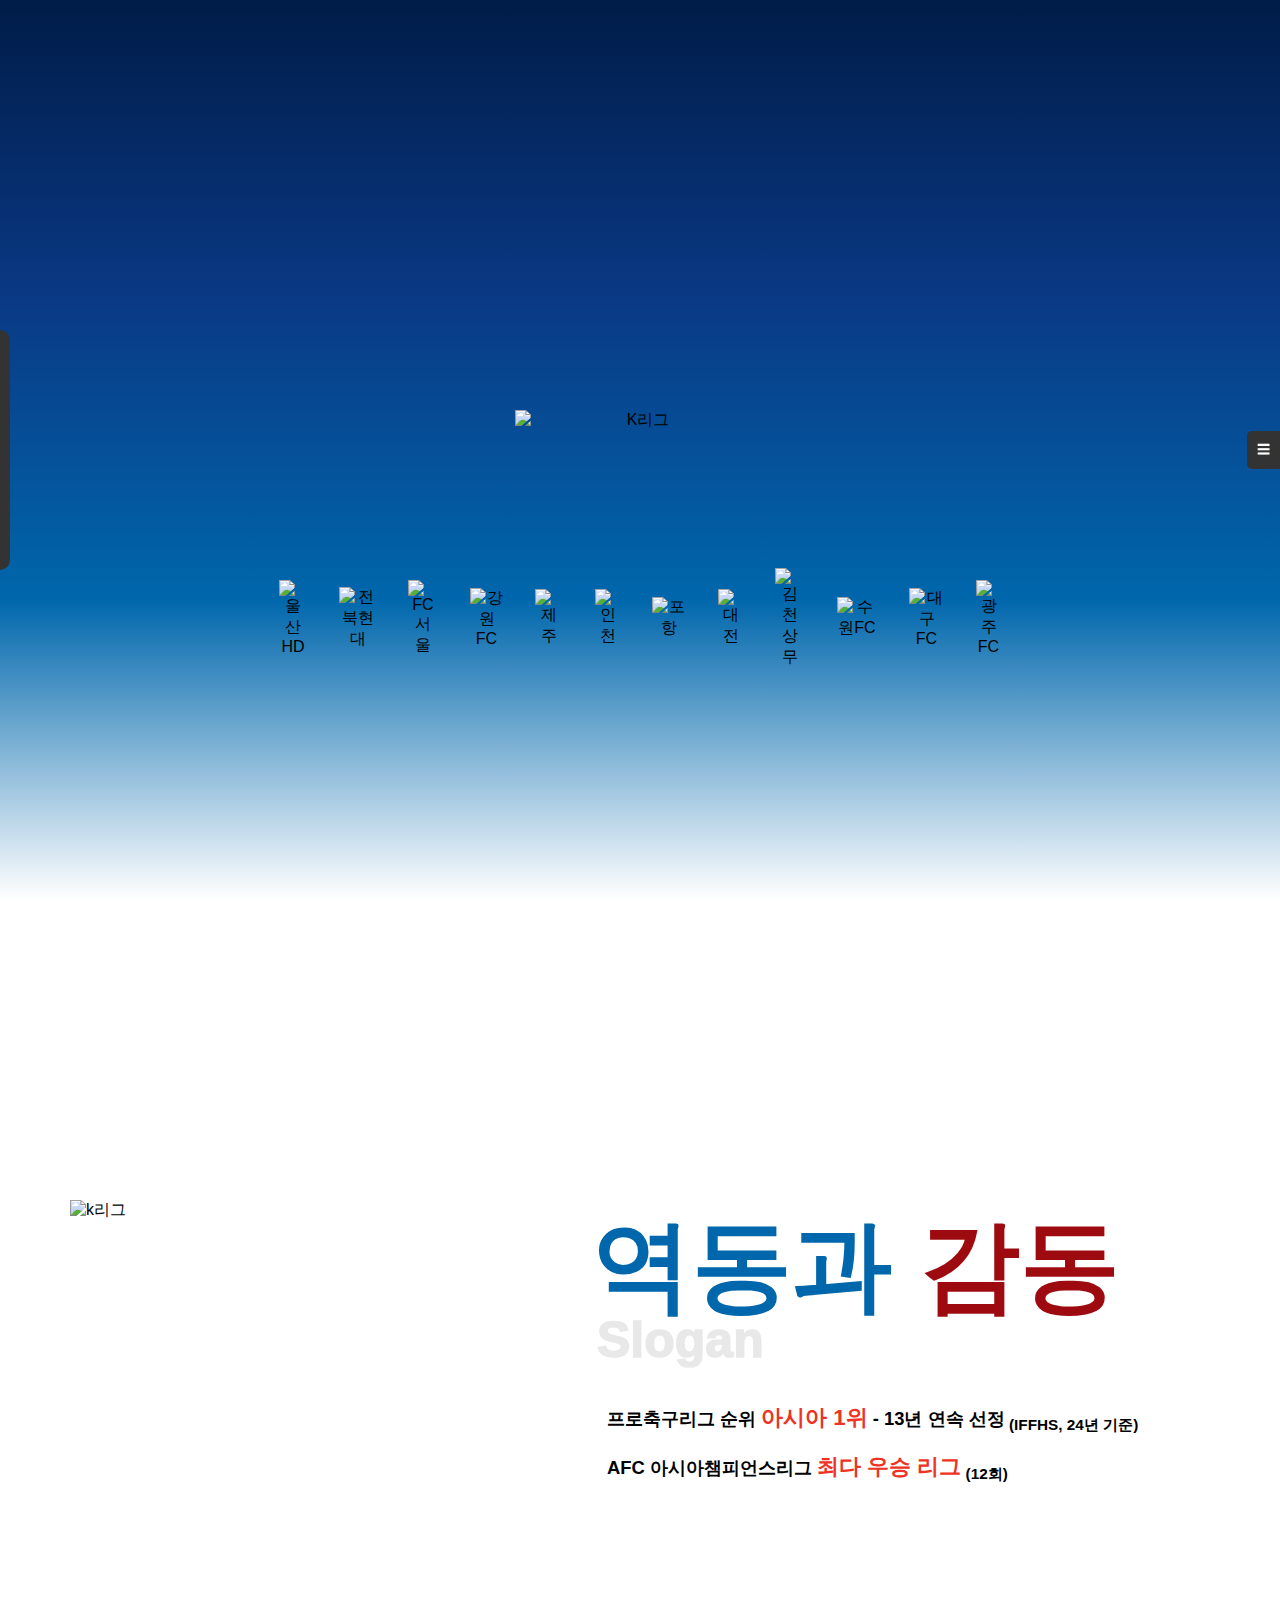
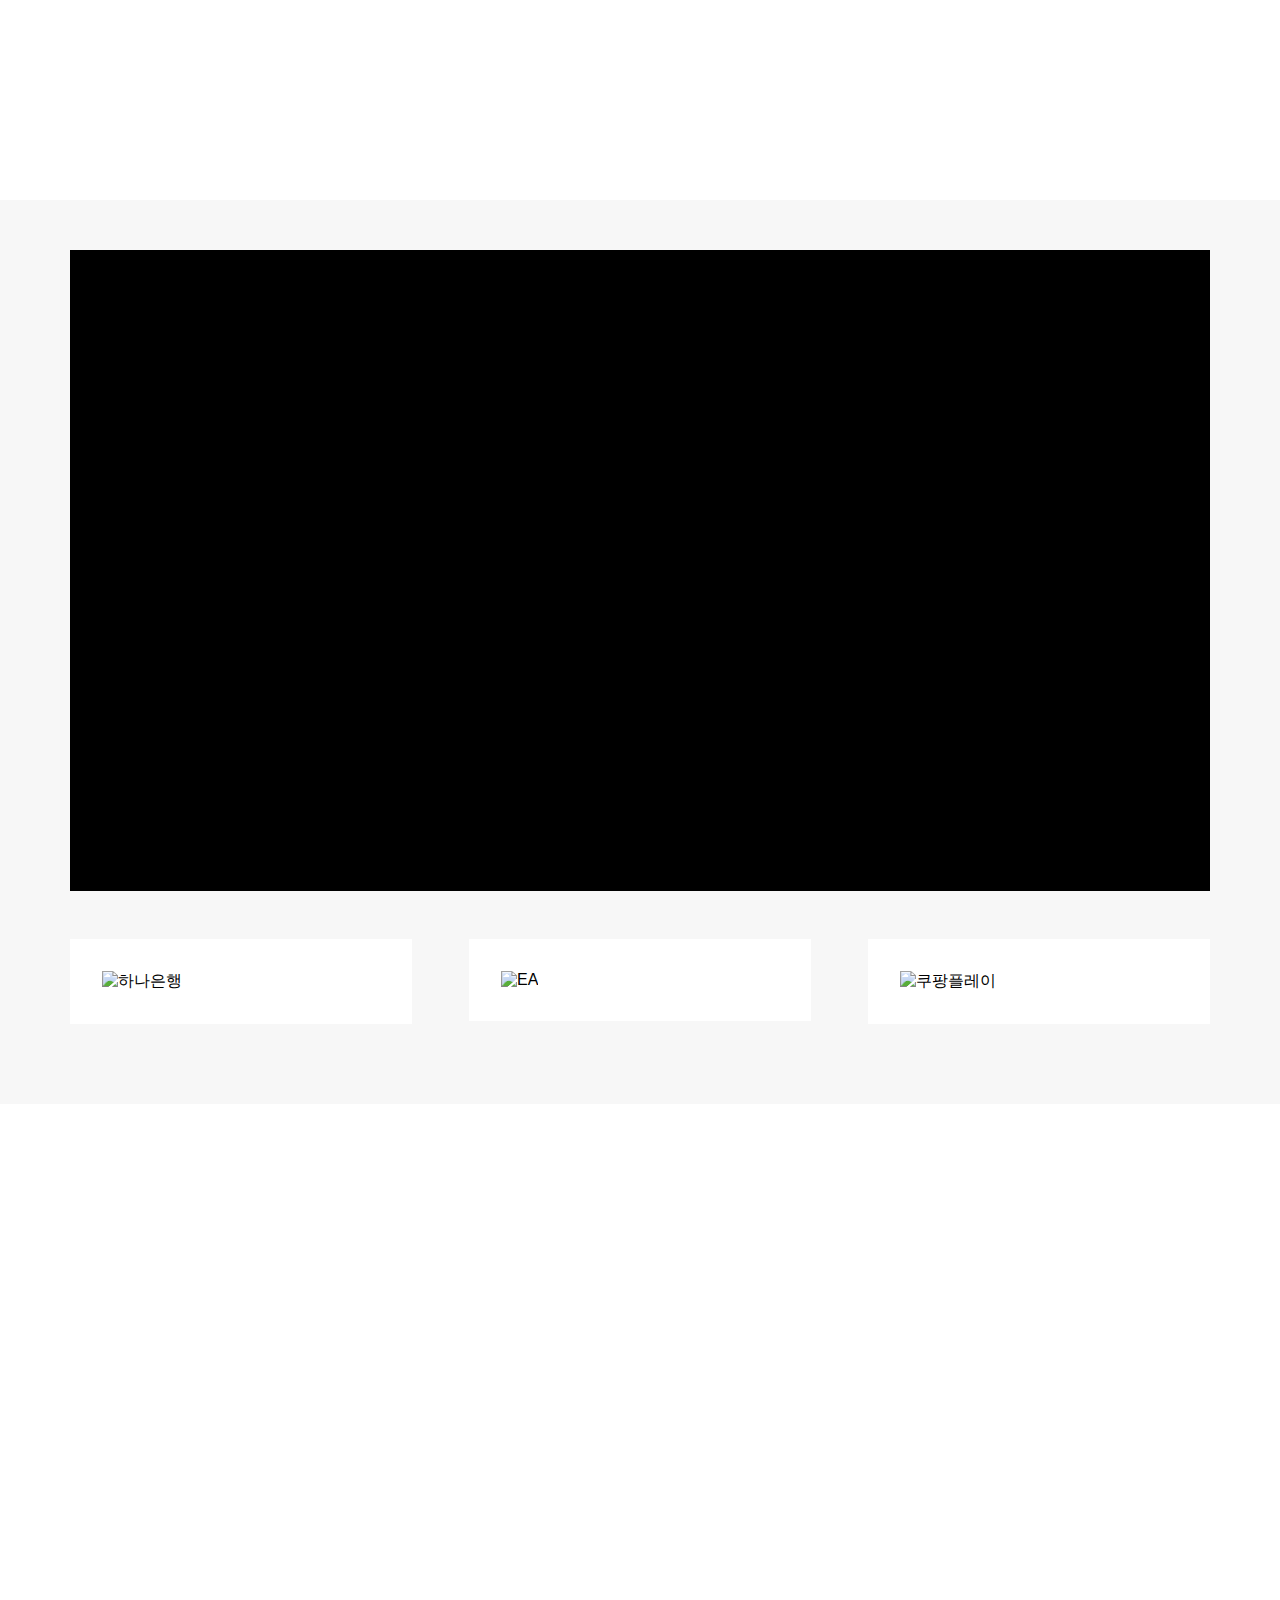
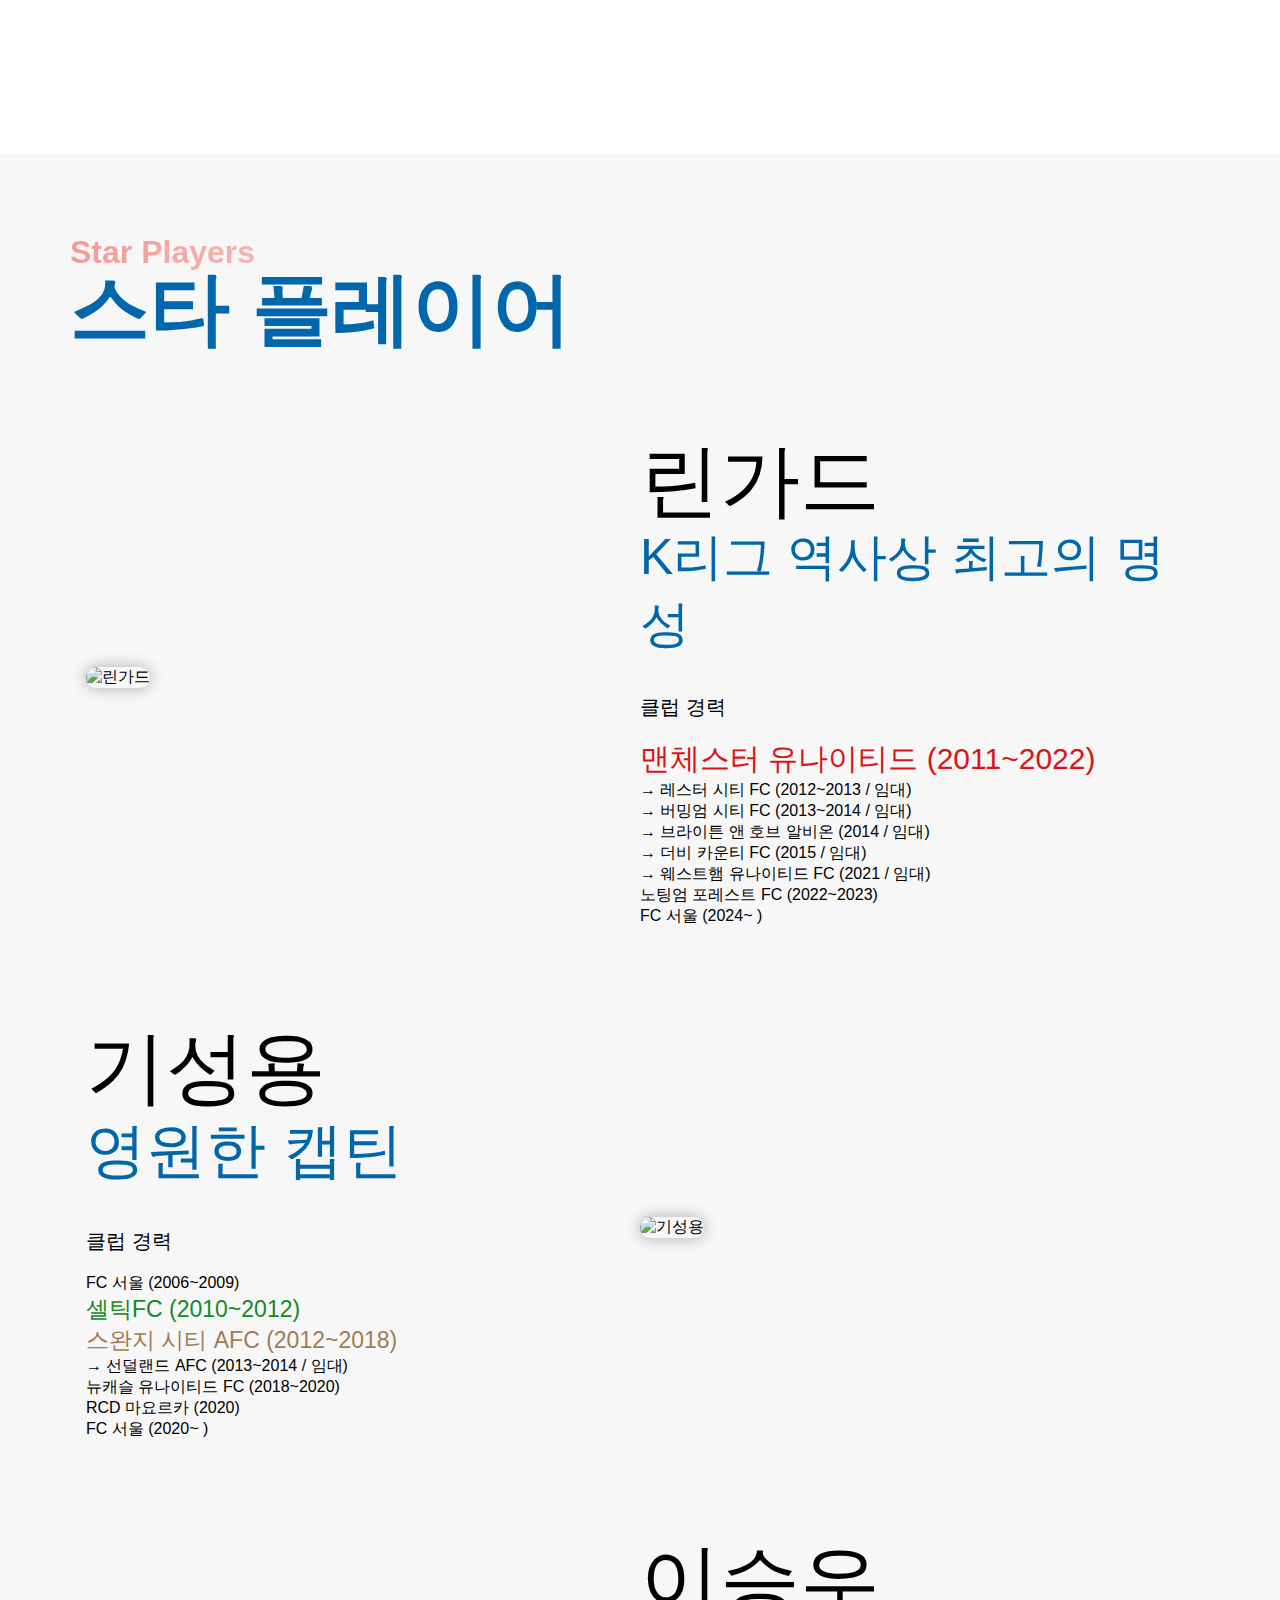
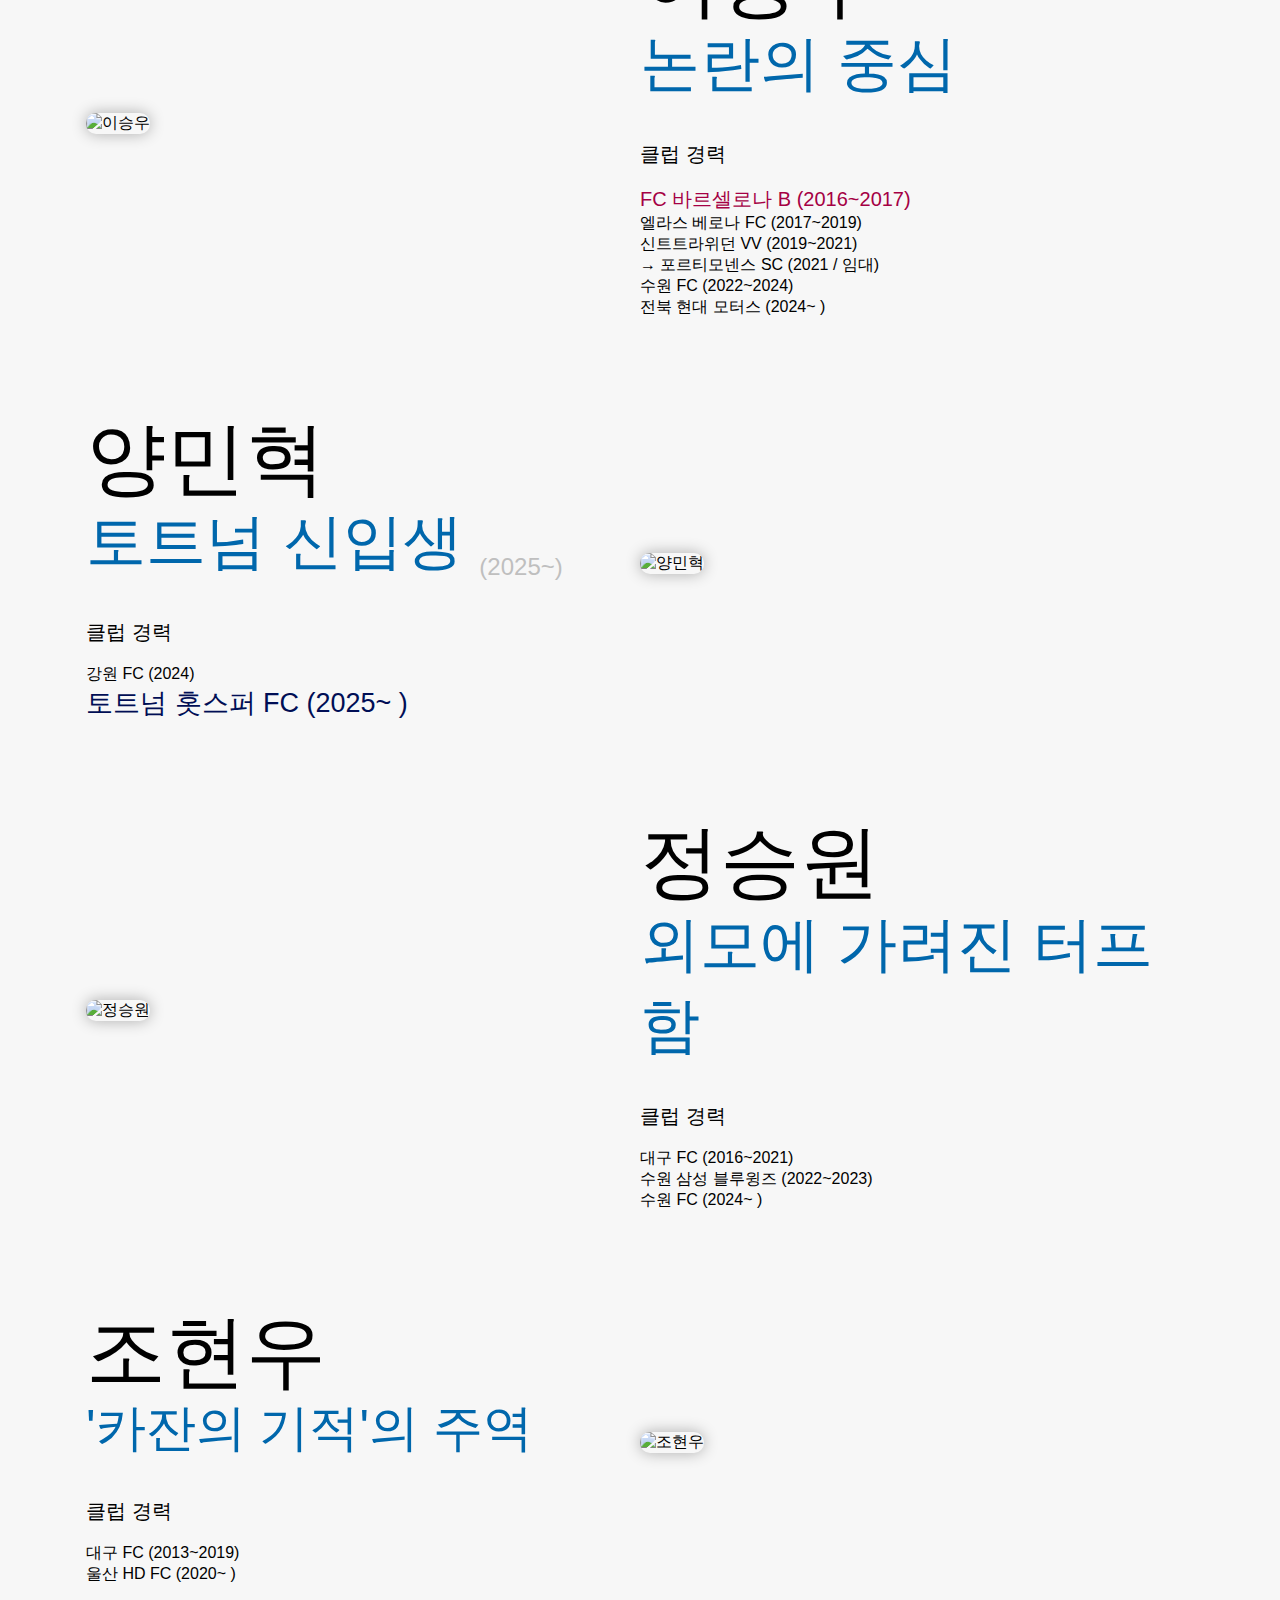
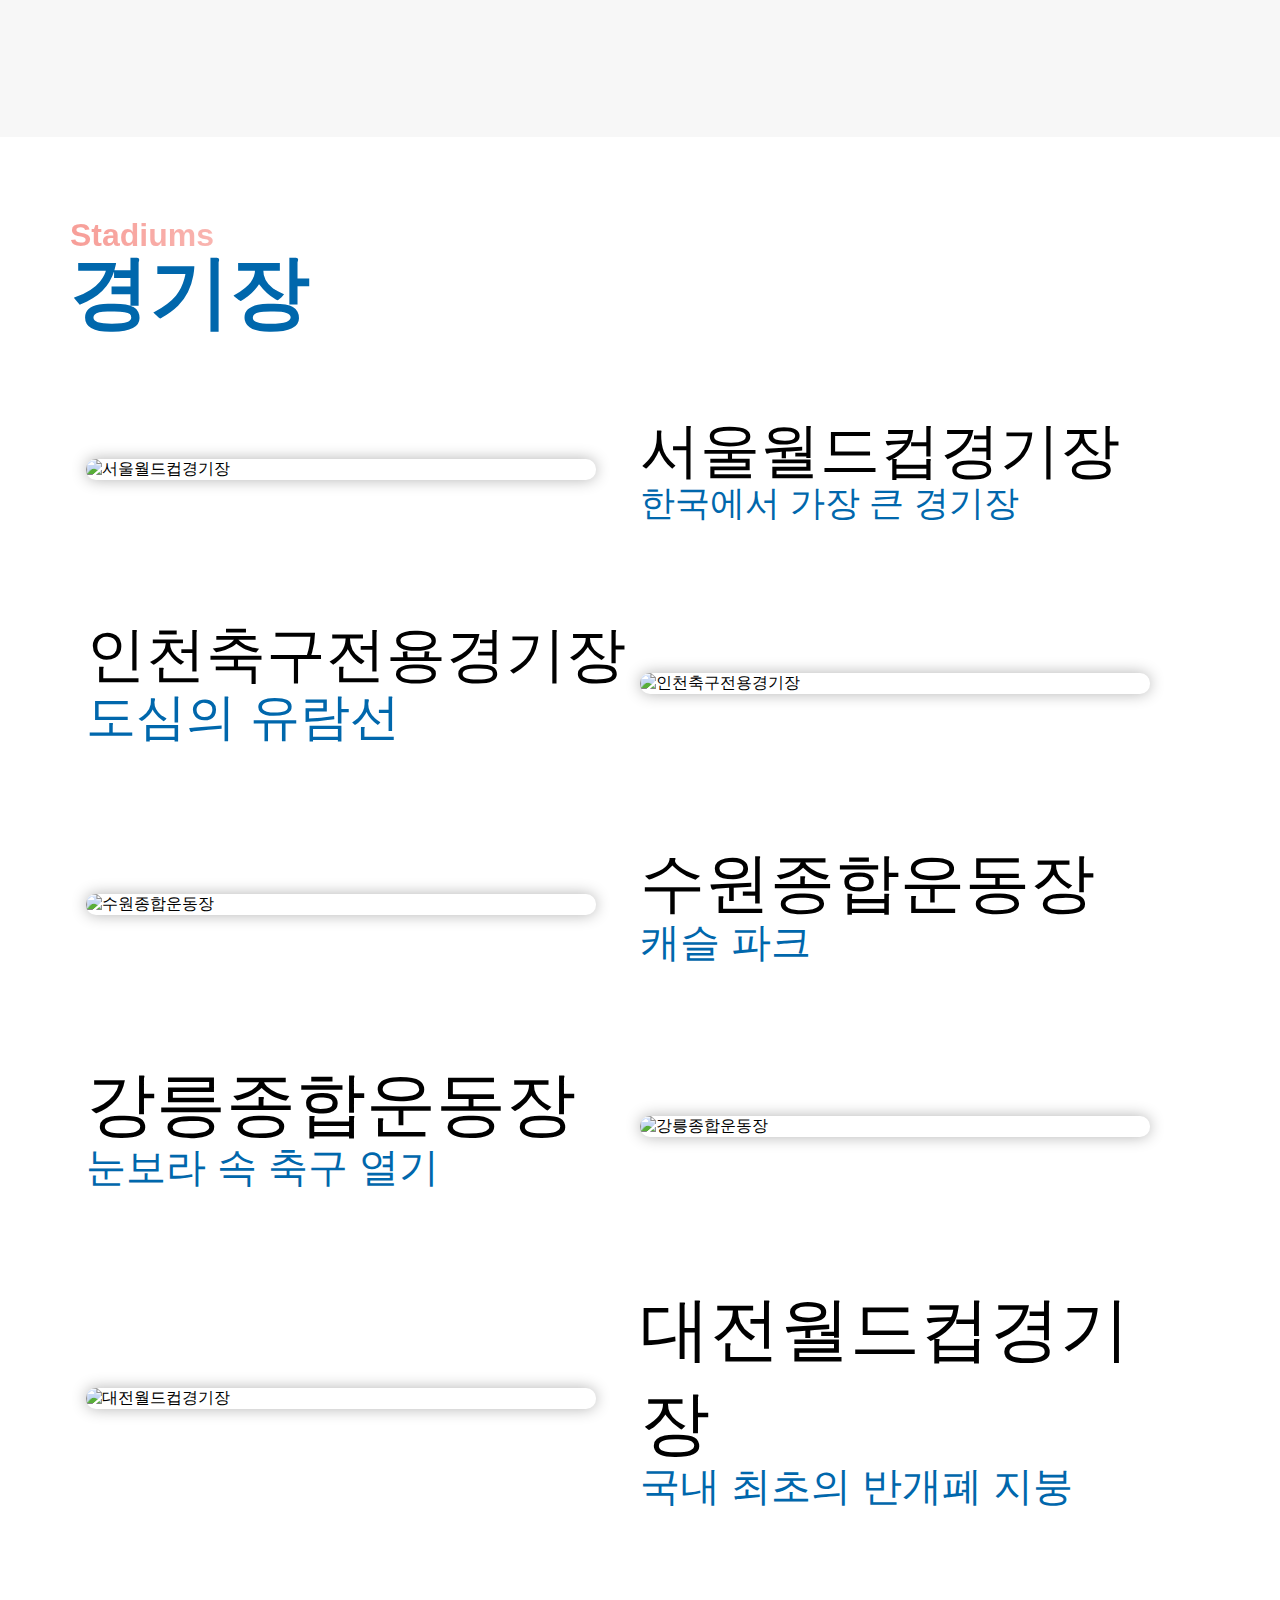
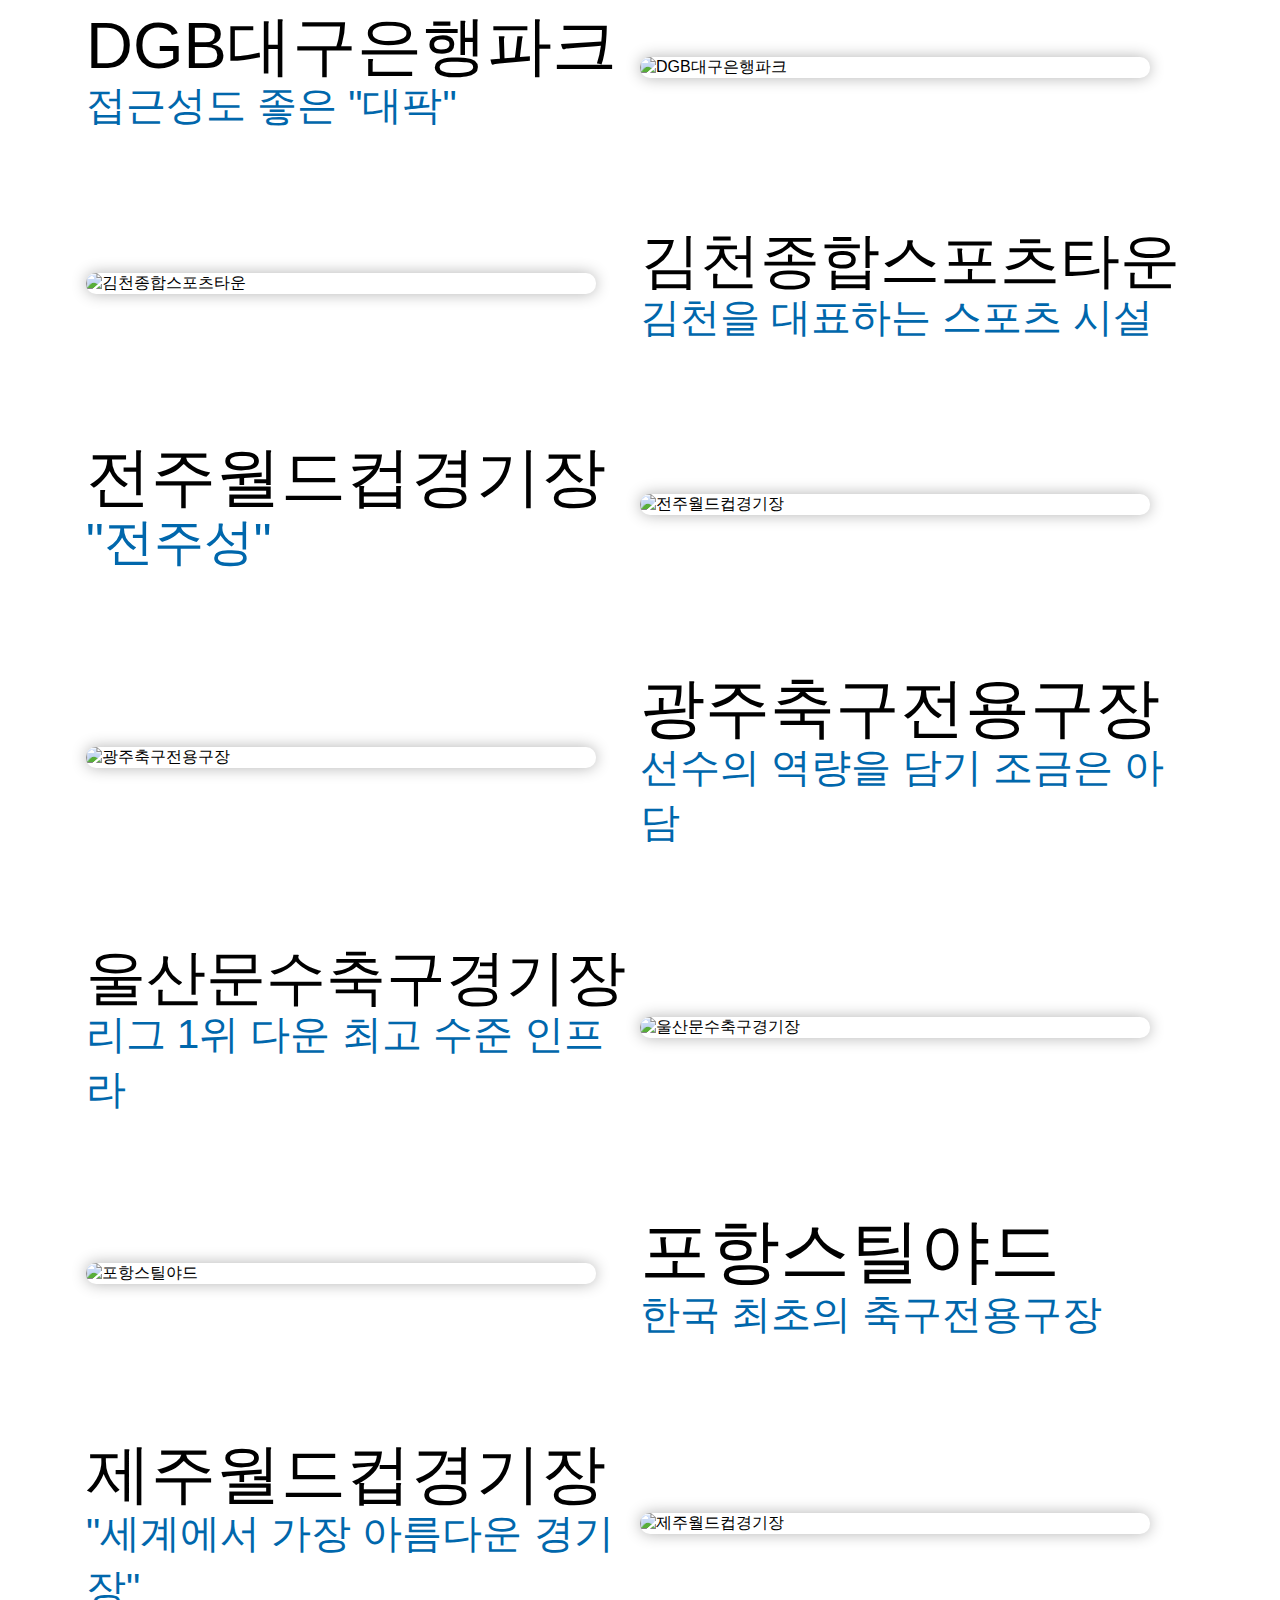
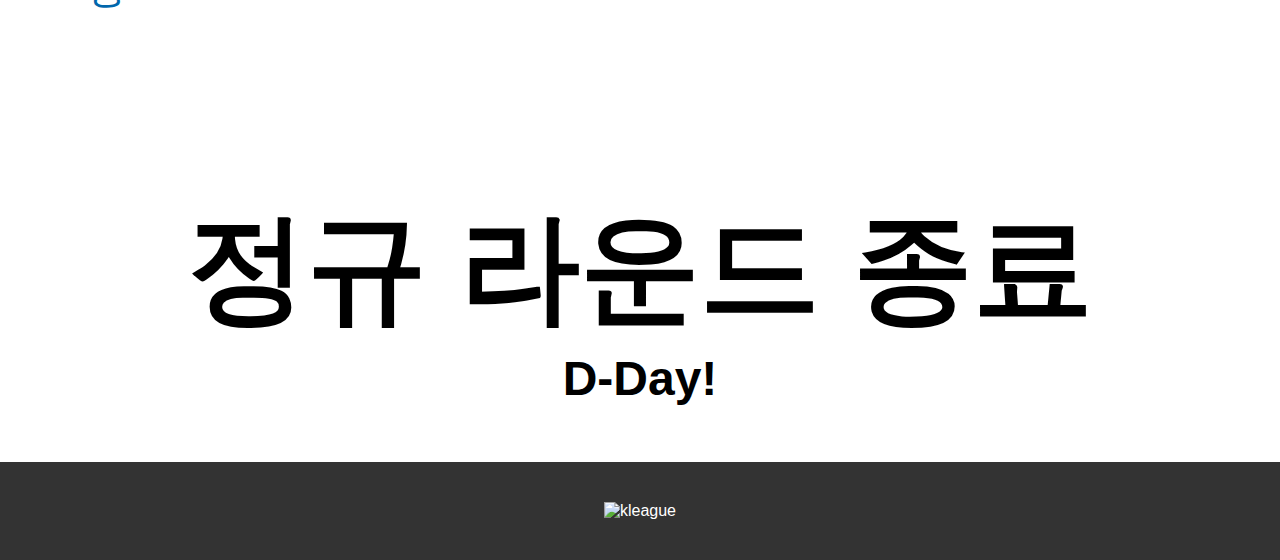
==== main/index.html @ 08c63be2 "index.html 경로 수정" ====
<!DOCTYPE html>
<html lang="ko">
  <head>
    <meta charset="UTF-8" />
    <meta name="viewport" content="width=device-width, initial-scale=1.0" />
    <title>K-League</title>
    <link rel="stylesheet" href="style.css" />
    <style>
      @font-face {
        font-family: 'KLeagueBasic';
        src: url('font/KLeagueBasic-Medium.ttf') format('truetype');
        font-weight: normal;
        font-style: normal;
      }

      @font-face {
        font-family: 'KLeagueBasic';
        src: url('font/KLeagueDynamic-ExtraBold.ttf') format('truetype');
        font-weight: bold;
        font-style: normal;
      }

      body {
        font-family: 'KLeagueBasic', sans-serif;
      }
    </style>
  </head>

  <body>
    <!-- 왼쪽 사이드 네비게이션 -->
    <div id="sideNav">
      <a href="#main">Main</a>
      <a href="#about">Intro</a>
      <a href="#features">Video</a>
      <a href="#club">Players</a>
      <a href="#stadium">Stadiums</a>
    </div>
    <!-- 사이드 네비게이션 끝 -->

    <!-- 오른쪽 네비게이션 컨테이너 추가 -->
    <div id="navContainer">
      <button id="toggleNavBtn">☰</button>
      <nav id="sideNavRight">
        <div class="table">
          <div class="row">
            <div class="cell">
              <a href="/club/club_ulsan.html">
                <img src="image/Ulsan.svg" alt="울산HD" width="49" />
              </a>
            </div>
            <div class="cell">
              <a href="/club/club_jeonbuk.html">
                <img src="image/Jeonbuk.png" alt="전북현대" width="63" />
              </a>
            </div>
          </div>
          <div class="row">
            <div class="cell">
              <a href="/club/club_seoul.html">
                <img src="image/seoul.png" alt="FC서울" width="64" />
              </a>
            </div>
            <div class="cell">
              <a href="/club/club_gangwon.html">
                <img src="image/gangwon.png" alt="강원FC" width="60" />
              </a>
            </div>
          </div>
          <div class="row">
            <div class="cell">
              <a href="/club/club_jeju.html">
                <img src="image/Jeju.svg" alt="제주" width="54" />
              </a>
            </div>
            <div class="cell">
              <a href="/club/club_incheon.html">
                <img src="image/Incheon.png" alt="인천" width="48" />
              </a>
            </div>
          </div>
          <div class="row">
            <div class="cell">
              <a href="/club/club_pohang.html">
                <img src="image/Pohang.svg" alt="포항" width="60" />
              </a>
            </div>
            <div class="cell">
              <a href="/club/club_daejeon.html">
                <img src="image/Daejeon.png" alt="대전" width="50" />
              </a>
            </div>
          </div>
          <div class="row">
            <div class="cell">
              <a href="/club/club_gimcheon.html">
                <img
                  id="kc"
                  src="image/gimcheon.svg"
                  alt="김천상무"
                  width="58"
                />
              </a>
            </div>
            <div class="cell">
              <a href="/club/club_suwon.html">
                <img src="image/suwon.png" alt="수원FC" width="70" />
              </a>
            </div>
          </div>
          <div class="row">
            <div class="cell">
              <a href="/club/club_daegu.html">
                <img src="image/Daegu.svg" alt="대구FC" width="60" />
              </a>
            </div>
            <div class="cell">
              <a href="/club/club_gwangju.html">
                <img src="image/gwangju.svg" alt="광주FC" width="48" />
              </a>
            </div>
          </div>
        </div>
      </nav>
    </div>

    <!-- 오버레이 추가 -->
    <div id="overlay"></div>

    <main id="main">
      <img id="face" src="image/Face.svg" alt="K리그" width="250" />

      <table id="clubs_main">
        <tr>
          <td>
            <a href="/club/club_ulsan.html">
              <img src="image/Ulsan.svg" alt="울산HD" width="28" />
            </a>
          </td>
          <td>
            <a href="/club/club_jeonbuk.html">
              <img src="image/Jeonbuk.png" alt="전북현대" width="37" />
            </a>
          </td>
          <td>
            <a href="/club/club_seoul.html">
              <img src="image/seoul.png" alt="FC서울" width="30" />
            </a>
          </td>
          <td>
            <a href="/club/club_gangwon.html">
              <img src="image/gangwon.png" alt="강원FC" width="33" />
            </a>
          </td>
          <td>
            <a href="/club/club_jeju.html">
              <img src="image/Jeju.svg" alt="제주" width="28" />
            </a>
          </td>
          <td>
            <a href="/club/club_incheon.html">
              <img src="image/Incheon.png" alt="인천" width="25" />
            </a>
          </td>
          <td>
            <a href="/club/club_pohang.html">
              <img src="image/Pohang.svg" alt="포항" width="34" />
            </a>
          </td>
          <td>
            <a href="/club/club_daejeon.html">
              <img src="image/Daejeon.png" alt="대전" width="25" />
            </a>
          </td>
          <td>
            <a href="/club/club_gimcheon.html">
              <img src="image/gimcheon.svg" alt="김천상무" width="30" />
            </a>
          </td>
          <td>
            <a href="/club/club_suwon.html">
              <img
                id="수원_main"
                src="image/suwon.png"
                alt="수원FC"
                width="40"
              />
            </a>
          </td>
          <td>
            <a href="/club/club_daegu.html">
              <img src="image/Daegu.svg" alt="대구FC" width="35" />
            </a>
          </td>
          <td>
            <a href="/club/club_gwangju.html">
              <img src="image/gwangju.svg" alt="광주FC" width="25" />
            </a>
          </td>
        </tr>
      </table>
    </main>

    <section id="about" class="about">
      <div class="container">
        <div class="about-KLEAGUE">
          <div class="left">
            <img src="image/Kleague_ci.png" alt="k리그" height="300" />
          </div>
          <div class="right">
            <h3>역동과 <strong>감동</strong></h3>
            <p id="slogan"><strong>Slogan</strong></p>
            <br />
            <br />
            <p>
              프로축구리그 순위
              <b style="color: rgb(238, 50, 36); font-size: larger"
                >아시아 1위</b
              >
              - 13년 연속 선정<sub>&nbsp;(IFFHS, 24년 기준)</sub>
            </p>
            <p>
              AFC 아시아챔피언스리그
              <b style="color: rgb(238, 50, 36); font-size: larger"
                >최다 우승 리그</b
              ><sub>&nbsp;(12회)</sub>
            </p>
          </div>
        </div>
      </div>
    </section>

    <section id="features" class="intro">
      <div class="container">
        <div class="title">
          <div class="video-container" style="margin-top: -30px">
            <iframe
              width="560"
              height="315"
              src="https://www.youtube.com/embed/2jxs6Xay4Co?si=0U7QrH1uqr0J2vHU"
              title="YouTube video player"
              frameborder="0"
              allow="accelerometer; autoplay; clipboard-write; encrypted-media; gyroscope; picture-in-picture; web-share"
              referrerpolicy="strict-origin-when-cross-origin"
              allowfullscreen
            ></iframe>
          </div>
        </div>
        <div class="intro-a">
          <div
            class="do-inner"
            style="cursor: pointer"
            onclick="window.open('https://www.hanabank.com/');"
          >
            <div class="icon"></div>
            <div class="content">
              <img src="image/hanabank.png" alt="하나은행" width="260px" />
            </div>
          </div>
          <div
            class="do-inner"
            style="cursor: pointer"
            onclick="window.open('https://www.ea.com/sports');"
          >
            <div class="icon"></div>
            <div class="content">
              <img src="image/EA_sports.png" alt="EA" width="260px" />
            </div>
          </div>
          <div
            class="do-inner"
            style="cursor: pointer"
            onclick="window.open('https://www.coupangplay.com/home');"
          >
            <div class="icon"></div>
            <div class="content">
              <img src="image/Coupang.png" alt="쿠팡플레이" width="260px" />
            </div>
          </div>
        </div>
      </div>
    </section>

    <div class="bg"></div>

    <section id="club" class="club">
      <div class="container">
        <div class="title">
          <h4>Star Players</h4>
          <h2>스타 플레이어</h2>
        </div>

        <div class="club-me">
          <div class="club-inner">
            <div class="player_left">
              <img
                class="player_img"
                src="image/player_lingard.png"
                alt="린가드"
              />
            </div>
            <div class="player_right">
              <p style="font-size: 80px">린가드</p>
              <br />
              <p
                class="tagline"
                style="font-size: 50px; color: rgb(0, 103, 172)"
              >
                K리그 역사상 최고의 명성
              </p>
              <br /><br />
              <ul>
                <li style="font-size: 20px">클럽 경력</li>
                <br />
                <li style="font-size: 30px; color: rgb(218, 21, 21)">
                  맨체스터 유나이티드 (2011~2022)
                </li>
                <li>→ 레스터 시티 FC (2012~2013 / 임대)</li>
                <li>→ 버밍엄 시티 FC (2013~2014 / 임대)</li>
                <li>→ 브라이튼 앤 호브 알비온 (2014 / 임대)</li>
                <li>→ 더비 카운티 FC (2015 / 임대)</li>
                <li>→ 웨스트햄 유나이티드 FC (2021 / 임대)</li>
                <li>노팅엄 포레스트 FC (2022~2023)</li>
                <li>FC 서울 (2024~ )</li>
              </ul>
            </div>
          </div>

          <div class="club-inner">
            <div class="player_right">
              <p style="font-size: 80px">기성용</p>
              <br />
              <p
                class="tagline"
                style="font-size: 60px; color: rgb(0, 103, 172)"
              >
                영원한 캡틴
              </p>
              <br /><br />
              <ul>
                <li style="font-size: 20px">클럽 경력</li>
                <br />
                <li>FC 서울 (2006~2009)</li>
                <li style="font-size: 23px; color: hwb(126 7% 46%)">
                  셀틱FC (2010~2012)
                </li>
                <li style="font-size: 23px; color: #a17b54">
                  스완지 시티 AFC (2012~2018)
                </li>
                <li>→ 선덜랜드 AFC (2013~2014 / 임대)</li>
                <li>뉴캐슬 유나이티드 FC (2018~2020)</li>
                <li>RCD 마요르카 (2020)</li>
                <li>FC 서울 (2020~ )</li>
              </ul>
            </div>
            <div class="player_left">
              <img
                class="player_img"
                src="image/player_kiseungyong.png"
                alt="기성용"
              />
            </div>
          </div>

          <div class="club-inner">
            <div class="player_left">
              <img
                class="player_img"
                src="image/player_leeseungwoo3.jpg"
                alt="이승우"
              />
            </div>
            <div class="player_right">
              <p style="font-size: 80px">이승우</p>
              <br />
              <p
                class="tagline"
                style="font-size: 60px; color: rgb(0, 103, 172)"
              >
                논란의 중심
              </p>
              <br /><br />
              <ul>
                <li style="font-size: 20px">클럽 경력</li>
                <br />
                <li style="font-size: 20px; color: rgb(165, 0, 68)">
                  FC 바르셀로나 B (2016~2017)
                </li>
                <li>엘라스 베로나 FC (2017~2019)</li>
                <li>신트트라위던 VV (2019~2021)</li>
                <li>→ 포르티모넨스 SC (2021 / 임대)</li>
                <li>수원 FC (2022~2024)</li>
                <li>전북 현대 모터스 (2024~ )</li>
              </ul>
            </div>
          </div>

          <div class="club-inner">
            <div class="player_right">
              <p style="font-size: 80px">양민혁</p>
              <br />
              <p
                class="tagline"
                style="font-size: 60px; color: rgb(0, 103, 172)"
              >
                토트넘 신입생
                <sub style="font-size: 24px; color: hsl(0, 0%, 75%)"
                  >(2025~)</sub
                >
              </p>
              <br /><br />
              <ul>
                <li style="font-size: 20px">클럽 경력</li>
                <br />
                <li>강원 FC (2024)</li>
                <li style="font-size: 27px; color: #000e55">
                  토트넘 홋스퍼 FC (2025~ )
                </li>
              </ul>
            </div>
            <div class="player_left">
              <img
                class="player_img"
                src="image/player_yangminhyeok.png"
                alt="양민혁"
              />
            </div>
          </div>

          <div class="club-inner">
            <div class="player_left">
              <img
                class="player_img"
                src="image/player_jeongseaungwon.png"
                alt="정승원"
              />
            </div>
            <div class="player_right">
              <p style="font-size: 80px">정승원</p>
              <br />
              <p
                class="tagline"
                style="font-size: 60px; color: rgb(0, 103, 172)"
              >
                외모에 가려진 터프함
              </p>
              <br /><br />
              <ul>
                <li style="font-size: 20px">클럽 경력</li>
                <br />
                <li>대구 FC (2016~2021)</li>
                <li>수원 삼성 블루윙즈 (2022~2023)</li>
                <li>수원 FC (2024~ )</li>
              </ul>
            </div>
          </div>

          <div class="club-inner">
            <div class="player_right">
              <p style="font-size: 80px">조현우</p>
              <br />
              <p
                class="tagline"
                style="font-size: 50px; color: rgb(0, 103, 172)"
              >
                '카잔의 기적'의 주역
              </p>
              <br /><br />
              <ul>
                <li style="font-size: 20px">클럽 경력</li>
                <br />
                <li>대구 FC (2013~2019)</li>
                <li>울산 HD FC (2020~ )</li>
              </ul>
            </div>
            <div class="player_left">
              <img
                class="player_img"
                src="image/player_johyeonwoo.png"
                alt="조현우"
              />
            </div>
          </div>
        </div>
      </div>
    </section>

    <section id="stadium" class="stadium">
      <div class="container">
        <div class="title">
          <h4>Stadiums</h4>
          <h2>경기장</h2>
        </div>

        <div class="club-me">
          <div class="club-inner">
            <div class="player_left">
              <img
                class="player_img"
                src="image/stadium_seoul.webp"
                alt="서울월드컵경기장"
                width="510px"
              />
            </div>
            <div class="player_right">
              <p style="font-size: 60px">서울월드컵경기장</p>
              <br />
              <p
                class="tagline"
                style="font-size: 35px; color: rgb(0, 103, 172)"
              >
                한국에서 가장 큰 경기장
              </p>
            </div>
          </div>

          <div class="club-inner">
            <div class="player_right">
              <p style="font-size: 60px">인천축구전용경기장</p>
              <br />
              <p
                class="tagline"
                style="font-size: 50px; color: rgb(0, 103, 172)"
              >
                도심의 유람선
              </p>
            </div>
            <div class="player_left">
              <img
                class="player_img"
                src="image/stadium_incheon.jpg"
                alt="인천축구전용경기장"
                width="510px"
              />
            </div>
          </div>

          <div class="club-inner">
            <div class="player_left">
              <img
                class="player_img"
                src="image/stadium_soowon.webp"
                alt="수원종합운동장"
                width="510px"
              />
            </div>
            <div class="player_right">
              <p style="font-size: 65px">수원종합운동장</p>
              <br />
              <p
                class="tagline"
                style="font-size: 40px; color: rgb(0, 103, 172)"
              >
                캐슬 파크
              </p>
            </div>
          </div>

          <div class="club-inner">
            <div class="player_right">
              <p style="font-size: 70px">강릉종합운동장</p>
              <br />
              <p
                class="tagline"
                style="font-size: 40px; color: rgb(0, 103, 172)"
              >
                눈보라 속 축구 열기
              </p>
            </div>
            <div class="player_left">
              <img
                class="player_img"
                src="image/stadium_gangwon.webp"
                alt="강릉종합운동장"
                width="510px"
              />
            </div>
          </div>

          <div class="club-inner">
            <div class="player_left">
              <img
                class="player_img"
                src="image/stadium_daejeon.jfif"
                alt="대전월드컵경기장"
                width="510px"
              />
            </div>
            <div class="player_right">
              <p style="font-size: 70px">대전월드컵경기장</p>
              <br />
              <p
                class="tagline"
                style="font-size: 40px; color: rgb(0, 103, 172)"
              >
                국내 최초의 반개폐 지붕
              </p>
            </div>
          </div>

          <div class="club-inner">
            <div class="player_right">
              <p style="font-size: 65px">DGB대구은행파크</p>
              <br />
              <p
                class="tagline"
                style="font-size: 40px; color: rgb(0, 103, 172)"
              >
                접근성도 좋은 "대팍"
              </p>
            </div>
            <div class="player_left">
              <img
                class="player_img"
                src="image/stadium_daegu.jpg"
                alt="DGB대구은행파크"
                width="510px"
              />
            </div>
          </div>

          <div class="club-inner">
            <div class="player_left">
              <img
                class="player_img"
                src="image/stadium_gimcheon.webp"
                alt="김천종합스포츠타운"
                width="510px"
              />
            </div>
            <div class="player_right">
              <p style="font-size: 60px">김천종합스포츠타운</p>
              <br />
              <p
                class="tagline"
                style="font-size: 40px; color: rgb(0, 103, 172)"
              >
                김천을 대표하는 스포츠 시설
              </p>
            </div>
          </div>

          <div class="club-inner">
            <div class="player_right">
              <p style="font-size: 65px">전주월드컵경기장</p>
              <br />
              <p
                class="tagline"
                style="font-size: 50px; color: rgb(0, 103, 172)"
              >
                "전주성"
              </p>
            </div>
            <div class="player_left">
              <img
                class="player_img"
                src="image/stadium_jeonbuk.webp"
                alt="전주월드컵경기장"
                width="510px"
              />
            </div>
          </div>

          <div class="club-inner">
            <div class="player_left">
              <img
                class="player_img"
                src="image/stadium_gwangju.webp"
                alt="광주축구전용구장"
                width="510px"
              />
            </div>
            <div class="player_right">
              <p style="font-size: 65px">광주축구전용구장</p>
              <br />
              <p
                class="tagline"
                style="font-size: 40px; color: rgb(0, 103, 172)"
              >
                선수의 역량을 담기 조금은 아담
              </p>
            </div>
          </div>

          <div class="club-inner">
            <div class="player_right">
              <p style="font-size: 60px">울산문수축구경기장</p>
              <br />
              <p
                class="tagline"
                style="font-size: 40px; color: rgb(0, 103, 172)"
              >
                리그 1위 다운 최고 수준 인프라
              </p>
            </div>
            <div class="player_left">
              <img
                class="player_img"
                src="image/stadium_ulsan.jpg"
                alt="울산문수축구경기장"
                width="510px"
              />
            </div>
          </div>

          <div class="club-inner">
            <div class="player_left">
              <img
                class="player_img"
                src="image/stadium_pohang.webp"
                alt="포항스틸야드"
                width="510px"
              />
            </div>
            <div class="player_right">
              <p style="font-size: 70px">포항스틸야드</p>
              <br />
              <p
                class="tagline"
                style="font-size: 40px; color: rgb(0, 103, 172)"
              >
                한국 최초의 축구전용구장
              </p>
            </div>
          </div>

          <div class="club-inner">
            <div class="player_right">
              <p style="font-size: 65px">제주월드컵경기장</p>
              <br />
              <p
                class="tagline"
                style="font-size: 40px; color: rgb(0, 103, 172)"
              >
                "세계에서 가장 아름다운 경기장"
              </p>
            </div>
            <div class="player_left">
              <img
                class="player_img"
                src="image/stadium_jeju.jpg"
                alt="제주월드컵경기장"
                width="510px"
              />
            </div>
          </div>
        </div>
      </div>
    </section>

    <!-- 타이머 -->
    <div class="timer">
      <h1 style="font-size: 120px">정규 라운드 종료</h1>
      <div id="countdown">
        <span id="days">00</span> 일 <span id="hours">00</span> 시간
        <span id="minutes">00</span> 분 <span id="seconds">00</span> 초
      </div>
    </div>
    <br /><br />

    <footer>
      <div class="container">
        <div class="footer-content">
          <div>
            <a href="https://www.kleague.com/" target="_blank"
              ><img src="image/Kleague_footer.png" alt="kleague" width="40px"
            /></a>
          </div>
        </div>
      </div>
    </footer>

    <script src="script.js"></script>
  </body>
</html>
---- main/style.css ----
* {
  margin: 0;
  padding: 0;
  box-sizing: border-box;
}

/* 전체 페이지 설정 */
html,
body {
  width: 100%;
  height: 100%;
}

#slogan {
  position: absolute;
  margin-top: -40px;
  margin-left: -75px;
  color: rgb(232, 232, 232);
  font-size: 50px;
  z-index: -1;
  font-weight: 999;
}

footer {
  background: #333;
  color: #fff;
  padding: 40px 0;
  text-align: center;
  width: 100%;
}

footer a {
  color: #fff;
  text-decoration: none;
}

/* 왼쪽 사이드 네비게이션 스타일 */
#sideNav {
  position: fixed;
  top: 50%;
  left: 0;
  transform: translateY(-50%);
  width: 10px;
  height: 240px;
  background-color: #333;
  color: #fff;
  display: flex;
  /* 항상 보이도록 설정 */
  flex-direction: column;
  align-items: center;
  padding-top: 20px;
  transition: width 0.3s ease, transform 0.3s ease;
  z-index: 2000;
  border-radius: 0 20px 20px 0;
}

#sideNav a {
  color: #fff;
  text-decoration: none;
  margin: 10px 0;
  text-align: center;
  font-size: 15px;
  margin-right: 10px;
  opacity: 0;
  /* 기본적으로 숨김 처리 */
}

#sideNav a:hover {
  color: #ccc;
}

#sideNav:hover {
  width: 100px;
  /* 마우스가 올라갔을 때 너비를 100%로 설정 */
}

/* sideNav에 마우스가 올라갔을 때 링크를 보이게  */
#sideNav:hover a {
  opacity: 1;
}

/* 왼쪽 사이드 네비게이션 스타일 끝 */

/* 오른쪽 네비게이션 컨테이너 스타일 */
#navContainer {
  position: fixed;
  right: 0;
  top: 0;
  height: 100%;
  display: flex;
  flex-direction: column;
  align-items: flex-end;
  z-index: 1000;
}

/* 오른쪽 버튼 스타일 */
#toggleNavBtn {
  background: #333;
  color: #fff;
  border: none;
  padding: 10px;
  border-radius: 5px 0 0 5px;
  cursor: pointer;
  position: absolute;
  right: 0;
  top: 50%;
  transform: translateY(-50%);
  z-index: 1001;
  /* Button on top */
}

/* 오른쪽 네비게이션 바 스타일 수정 */
#sideNavRight {
  position: fixed;
  right: -200px;
  /* Initially hidden */
  top: 0;
  height: 100%;
  width: 200px;
  background: #333;
  color: #fff;
  overflow: hidden;
  transition: right 0.3s;
  z-index: 1000;
  display: table;
  /* 테이블 레이아웃 */
  border-left: 1px solid #555;
  /* 옵션: 네비게이션 바의 왼쪽 경계선 */
}

/* 테이블 레이아웃 스타일 */
#sideNavRight .table {
  display: table;
  width: 100%;
  height: 100%;
}

#sideNavRight .row {
  display: table-row;
}

#sideNavRight .cell {
  display: table-cell;
  text-align: center;
  padding: 5px;
}

/* 오버레이 스타일 */
#overlay {
  position: fixed;
  top: 0;
  left: 0;
  width: 100%;
  height: 100%;
  background: rgba(0, 0, 0, 0.5);
  /* 반투명 검정색 */
  display: none;
  /* 초기에는 숨김 */
  z-index: 999;
  /* 네비게이션 바보다 아래에 표시 */
}

/* 버튼이 숨겨지는 스타일 */
#toggleNavBtn.hidden {
  display: none;
}

/* 비디오 스타일 */
.video-container {
  position: relative;
  padding-bottom: 56.25%;
  /* 16:9 비율 유지 */
  height: 0;
  overflow: hidden;
  max-width: 100%;
  background: #000;
}

.video-container iframe {
  position: absolute;
  top: 0;
  left: 0;
  width: 100%;
  height: 100%;
}

#main {
  display: flex;
  flex-direction: column;
  align-items: center;
  justify-content: flex-start;
  /* 수직 정렬을 상단으로 설정 */
  height: 100vh;
  text-align: center;
}

#face {
  position: relative;
  top: -20vh;
  /* 필요한 만큼 값을 조정하여 위로 이동 */
  margin-bottom: 3vh;
}

#clubs_main {
  position: relative;
  top: -5vh;
  /* 필요한 만큼 값을 조정하여 위로 이동 */
  margin-top: 0;
  text-align: center;
}

/* 섹션 스타일 */
section {
  min-height: 100vh;
  /* 각 섹션의 최소 높이를 화면 높이로 설정 */
  width: 100%;
  /* 각 섹션이 화면의 100% 너비를 차지 */
  display: flex;
  justify-content: center;
  align-items: center;
  box-sizing: border-box;
}

.container {
  width: 100%;
  height: 100%;
}

#clubs_main td {
  padding: 0 15px;
  /* 각 항목 사이의 여유 공간 */
  text-align: center;
}

#clubs_main img {
  display: block;
  margin: 0 auto;
}

/* 여기까지 추가 수정 */
a,
a:link,
a:visited {
  color: inherit;
  text-decoration: none;
}

li {
  list-style: none;
}

.container {
  width: 1140px;
  margin: 0 auto;
}

main {
  background: linear-gradient(
    rgba(0, 28, 72),
    rgb(10, 57, 133),
    rgba(0, 103, 172),
    white
  );
}

#main {
  display: flex;
  flex-direction: column;
  align-items: center;
  justify-content: center;
  /* 수직 중앙 정렬 */
  height: 100vh;
  /* 화면 높이 100%를 사용 */
  text-align: center;
}

#face {
  margin-bottom: 5vh;
  /* 이미지와 테이블 사이의 간격 줄임 */
  transform: translateY(0);
}

#clubs_main {
  top: 40vh;
  margin-top: -50vh;
  text-align: center;
}

main td {
  padding: 25px;
  /* 이미지 간 여백 조절 */
}

section {
  padding: 5rem 0;
}

section:nth-child(2n) {
  background-color: hsl(0, 0%, 97%);
}

section .title {
  margin-bottom: 3rem;
}

section .title h4 {
  font-size: 2rem;
  background: linear-gradient(
    to right,
    rgba(238, 49, 36, 0.47),
    rgba(238, 49, 36, 0.129)
  );
  /* 그라데이션 */
  -webkit-background-clip: text;
  /* 텍스트에 배경 클립 적용 */
  background-clip: text;
  /* 텍스트에 배경 클립 적용 */
  color: transparent;
  /* 텍스트 색상을 투명하게 설정 */
  position: relative;
  background-size: 40% 100%;
}

section .title h2 {
  font-size: 5rem;
  margin-top: -15px;
  color: rgb(0, 103, 172);
}

section .title p {
  font-size: 1.15rem;
}

section .about-KLEAGUE::after {
  content: '';
  clear: both;
  display: block;
}

section .about-KLEAGUE .left {
  width: 50%;
  float: left;
}

section .about-KLEAGUE .left img {
  max-width: 100%;
}

section .about-KLEAGUE .right {
  width: 50%;
  float: right;
  padding: 0 2rem;
}

section .about-KLEAGUE .right h3 {
  font-size: 100px;
  margin-bottom: 1rem;
  margin-right: -80px;
  margin-left: -80px;
  color: rgb(0, 103, 172);
}

section .about-KLEAGUE .right h3 strong {
  color: rgb(157, 10, 15);
}

section .about-KLEAGUE .right p {
  font-size: 1.15rem;
  margin: 1rem 0;
  margin-left: -65px;
  font-weight: 700;
}

section .intro-a::after {
  content: '';
  display: block;
  clear: both;
}

section .intro-a .do-inner {
  background-color: #fff;
  width: 30%;
  padding: 2rem;
  float: left;
  margin-right: 5%;
  cursor: pointer;
}

section .intro-a .do-inner:last-child {
  margin-right: 0;
}

section .intro-a .do-inner .icon i {
  font-size: 2.5rem;
  color: rgb(238, 50, 36);
}

section .intro-a .do-inner .content h3 {
  font-size: 2rem;
  margin: 1rem 0;
}

section .intro-a .do-inner .content p {
  font-size: 1.15rem;
}

section .intro-a .do-inner:hover {
  background-color: rgb(198, 200, 202);
  color: white;
}

section .intro-a .do-inner:hover i {
  color: white;
}

.bg {
  background: url('image/Kleage_patch_background.jpg') center center;
  background-size: cover;
  background-attachment: fixed;
  height: 650px;
}

section.club::after {
  content: '';
  display: block;
  clear: both;
}

.club-inner {
  display: flex;
  /* 플렉스박스를 사용하여 왼쪽과 오른쪽 섹션을 정렬합니다 */
  width: 100%;
  margin-right: 5%;
  padding: 1rem 1rem 1.5rem 1rem;
  margin-bottom: 3rem;
}

.player_left,
.player_right {
  width: 50%;
  /* 각각의 섹션이 컨테이너의 절반 너비를 차지하도록 설정합니다 */
  margin: 0;
}

.player_left {
  display: flex;
  align-items: center;
  justify-content: left;
  /* 이미지를 수직 및 수평으로 가운데 정렬합니다 */
}

section.club .club-inner img,
section.stadium .club-inner img {
  max-width: 100%;
  /* 이미지가 컨테이너 너비를 초과하지 않도록 설정합니다 */
  height: auto;
  /* 이미지 비율을 유지합니다 */
}

.player_right {
  align-items: center;
  justify-content: center;
  /* 텍스트를 수직으로 가운데 정렬합니다 */
}

.player_img {
  border-radius: 10px;
  /* 모서리 둥글게 하기 */
  box-shadow: 0 0 15px rgba(0, 0, 0, 0.3);
}

.tagline {
  margin-top: -30px;
}

section.club .club-inner strong {
  color: #ff6a6a;
  margin: 0.5rem 0;
  display: block;
}

section.club .club-inner h3 {
  font-size: 1.75rem;
}

section.club .club-inner:nth-child(3n) {
  margin-right: 0;
}

/* 타이머 */
.timer {
  text-align: center;
  background: #fff;
  padding: 20px;
  border-radius: 8px;
}

#countdown {
  font-size: 3em;
  font-weight: bold;
}

#countdown span {
  margin: 0 10px;
}
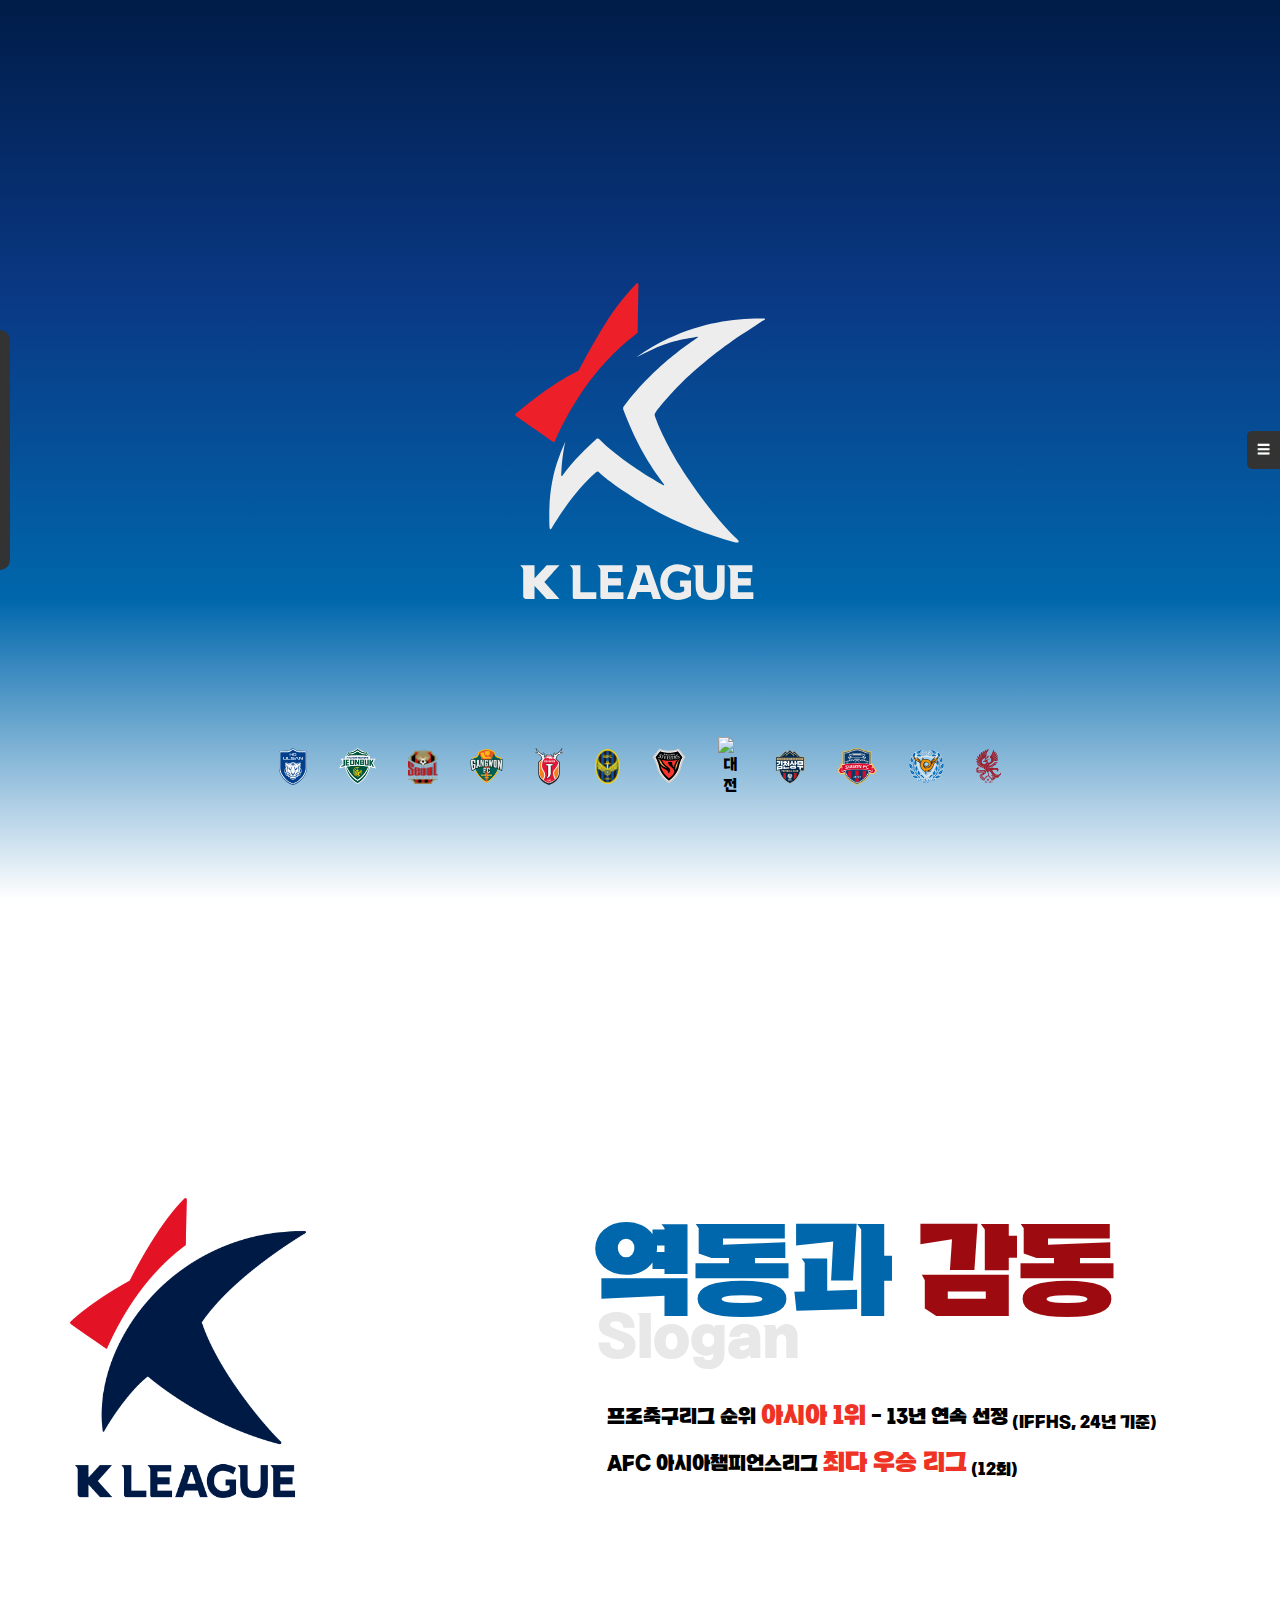
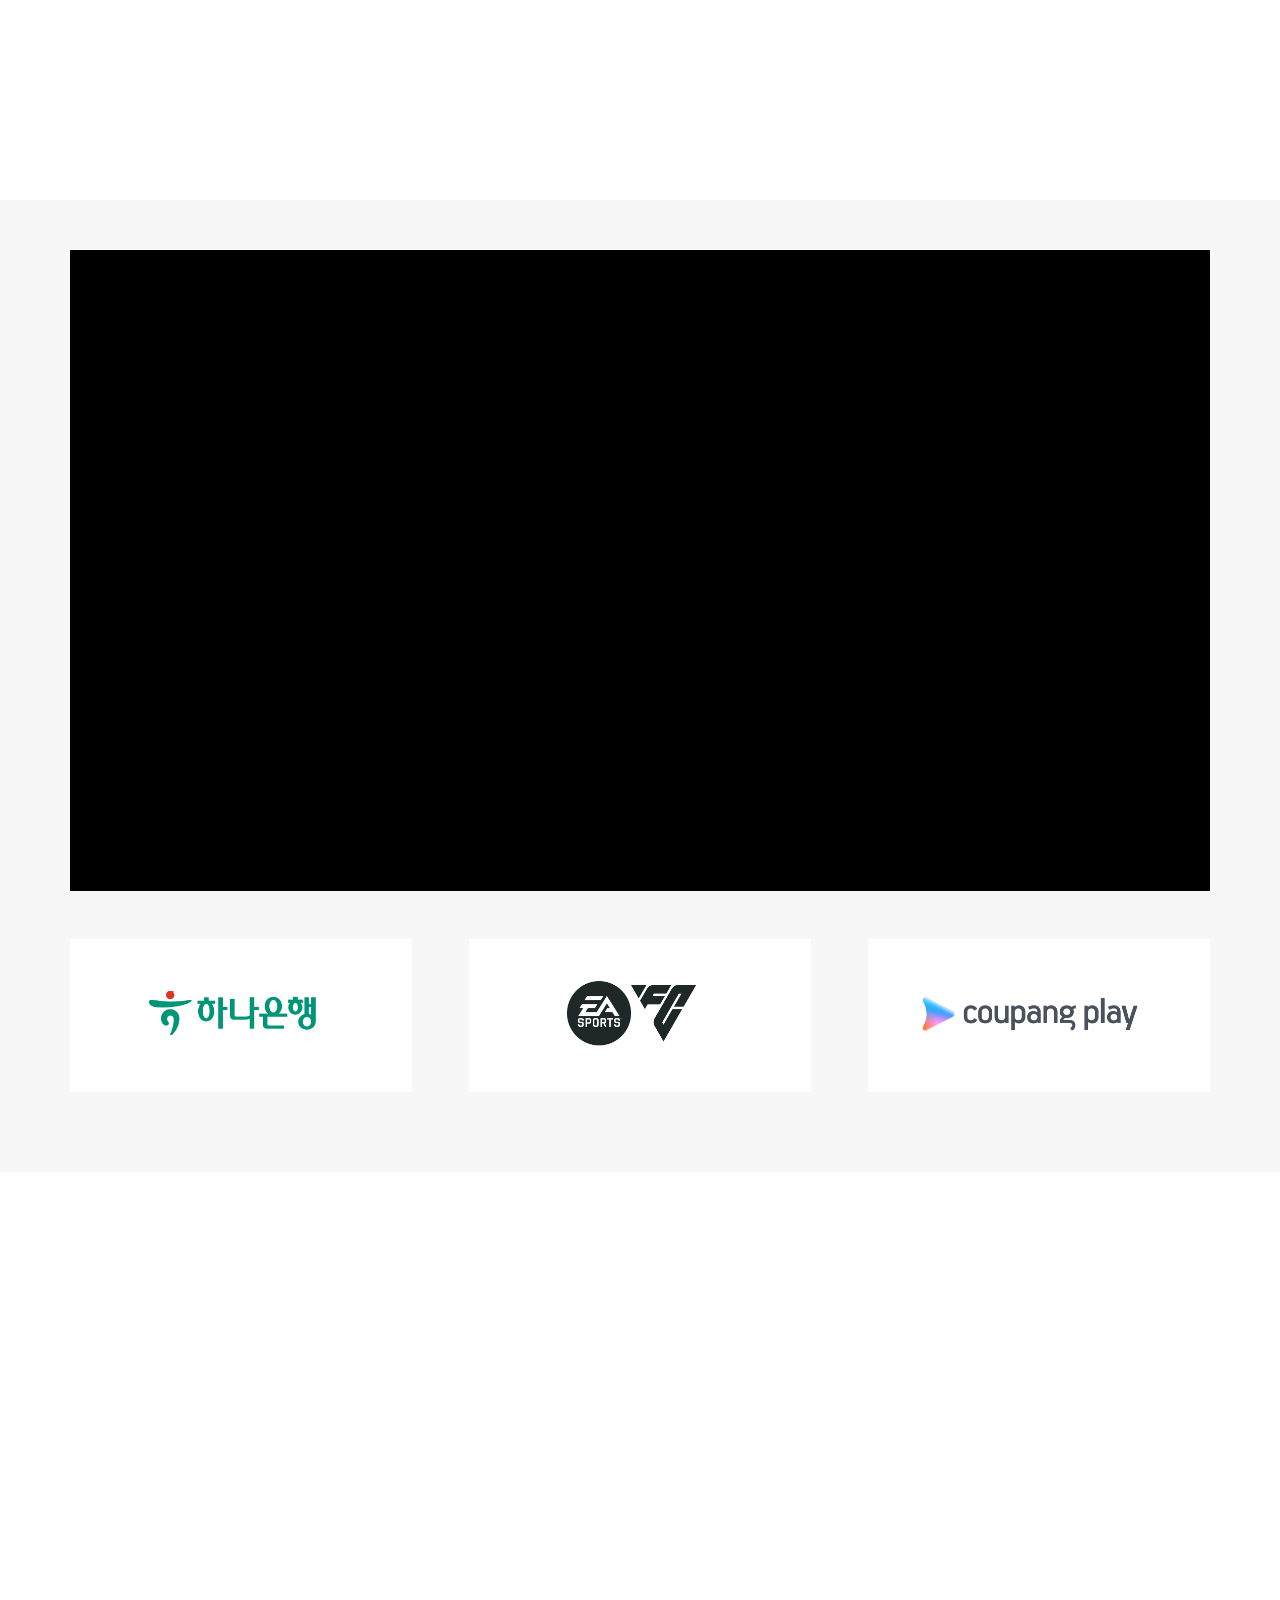
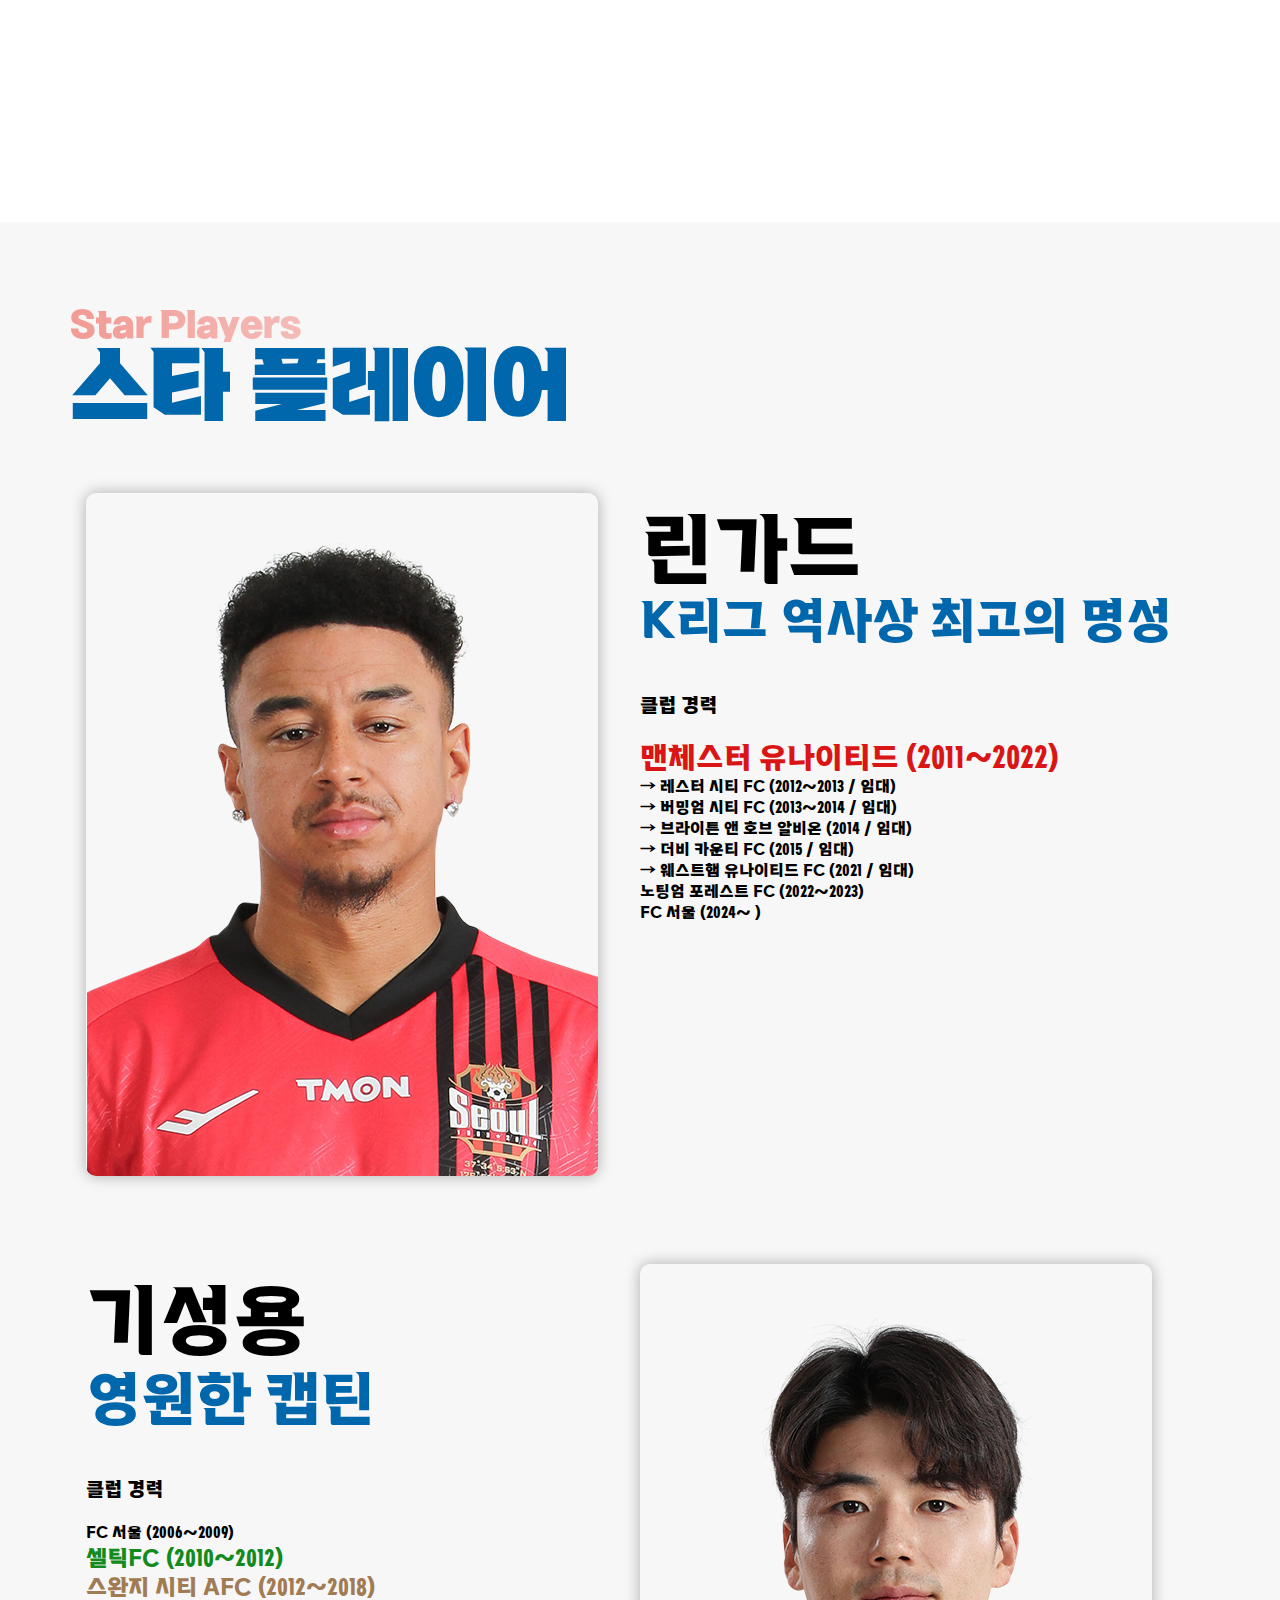
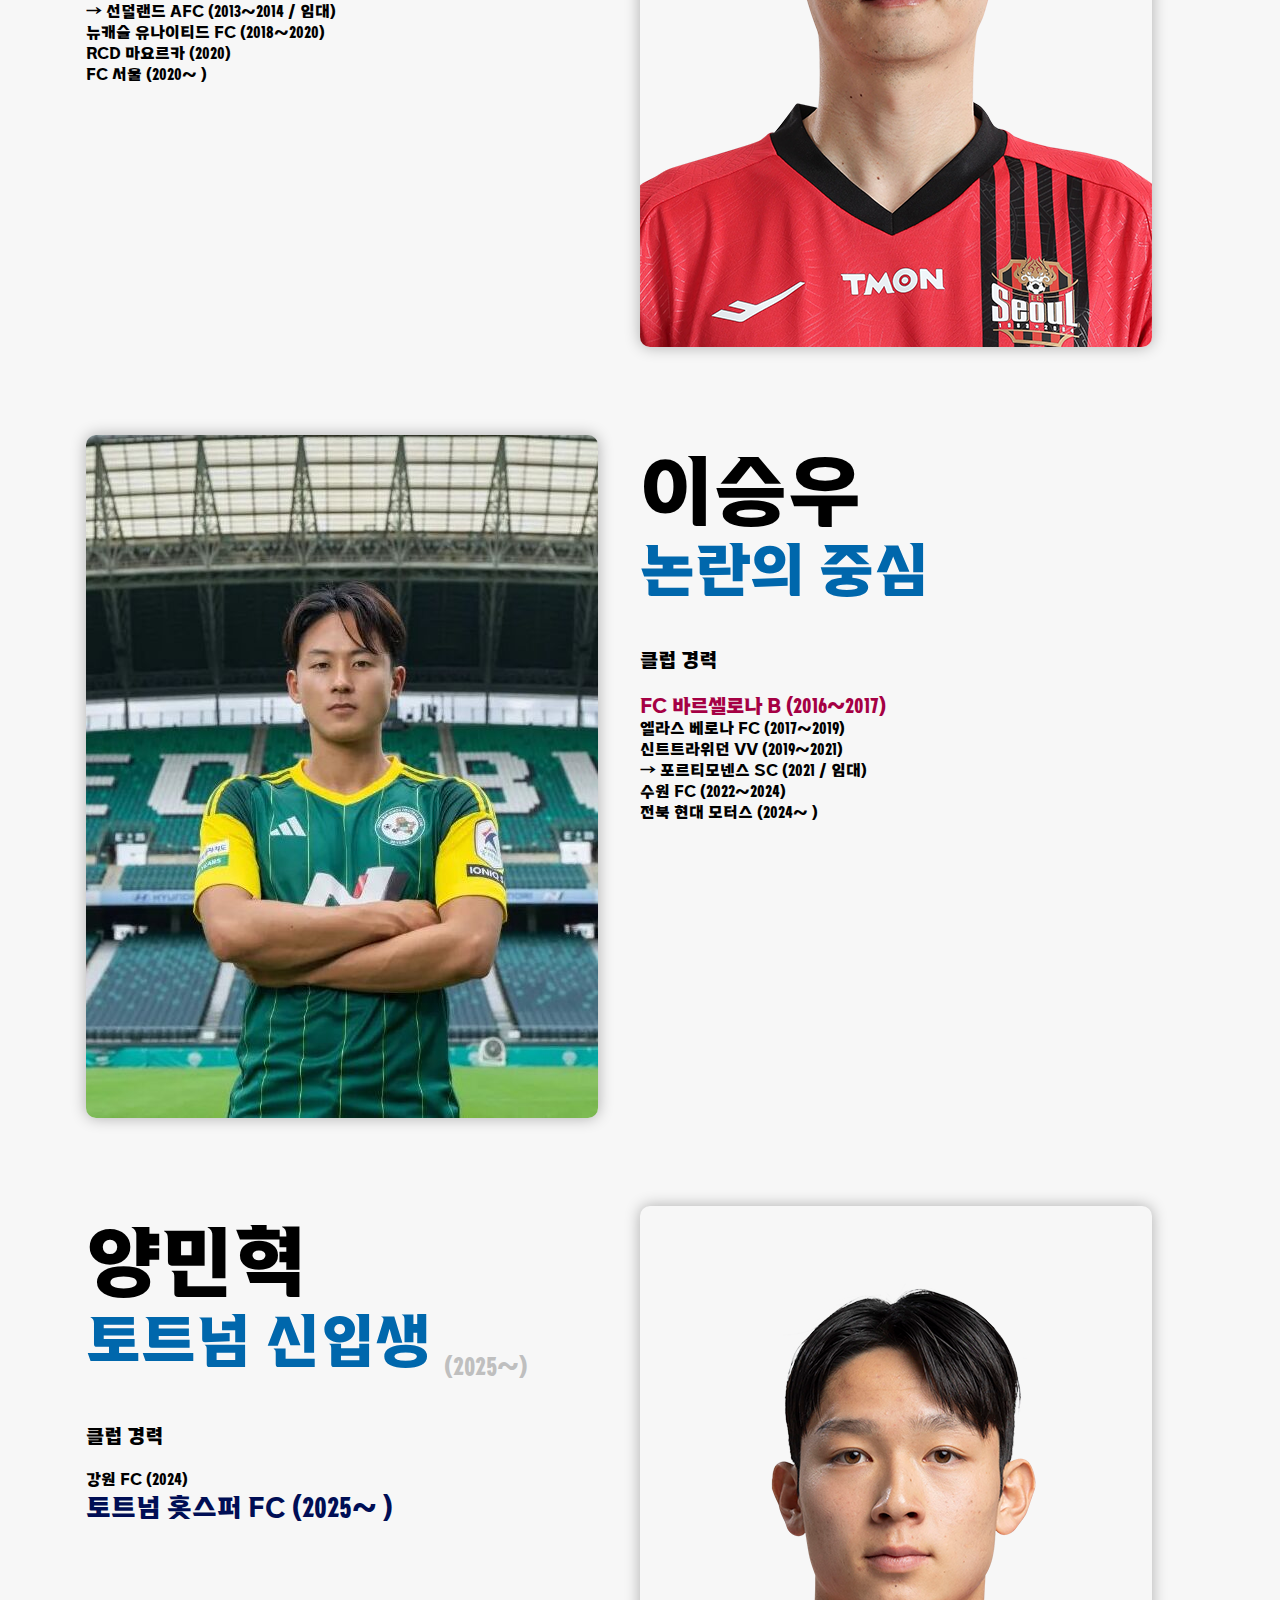
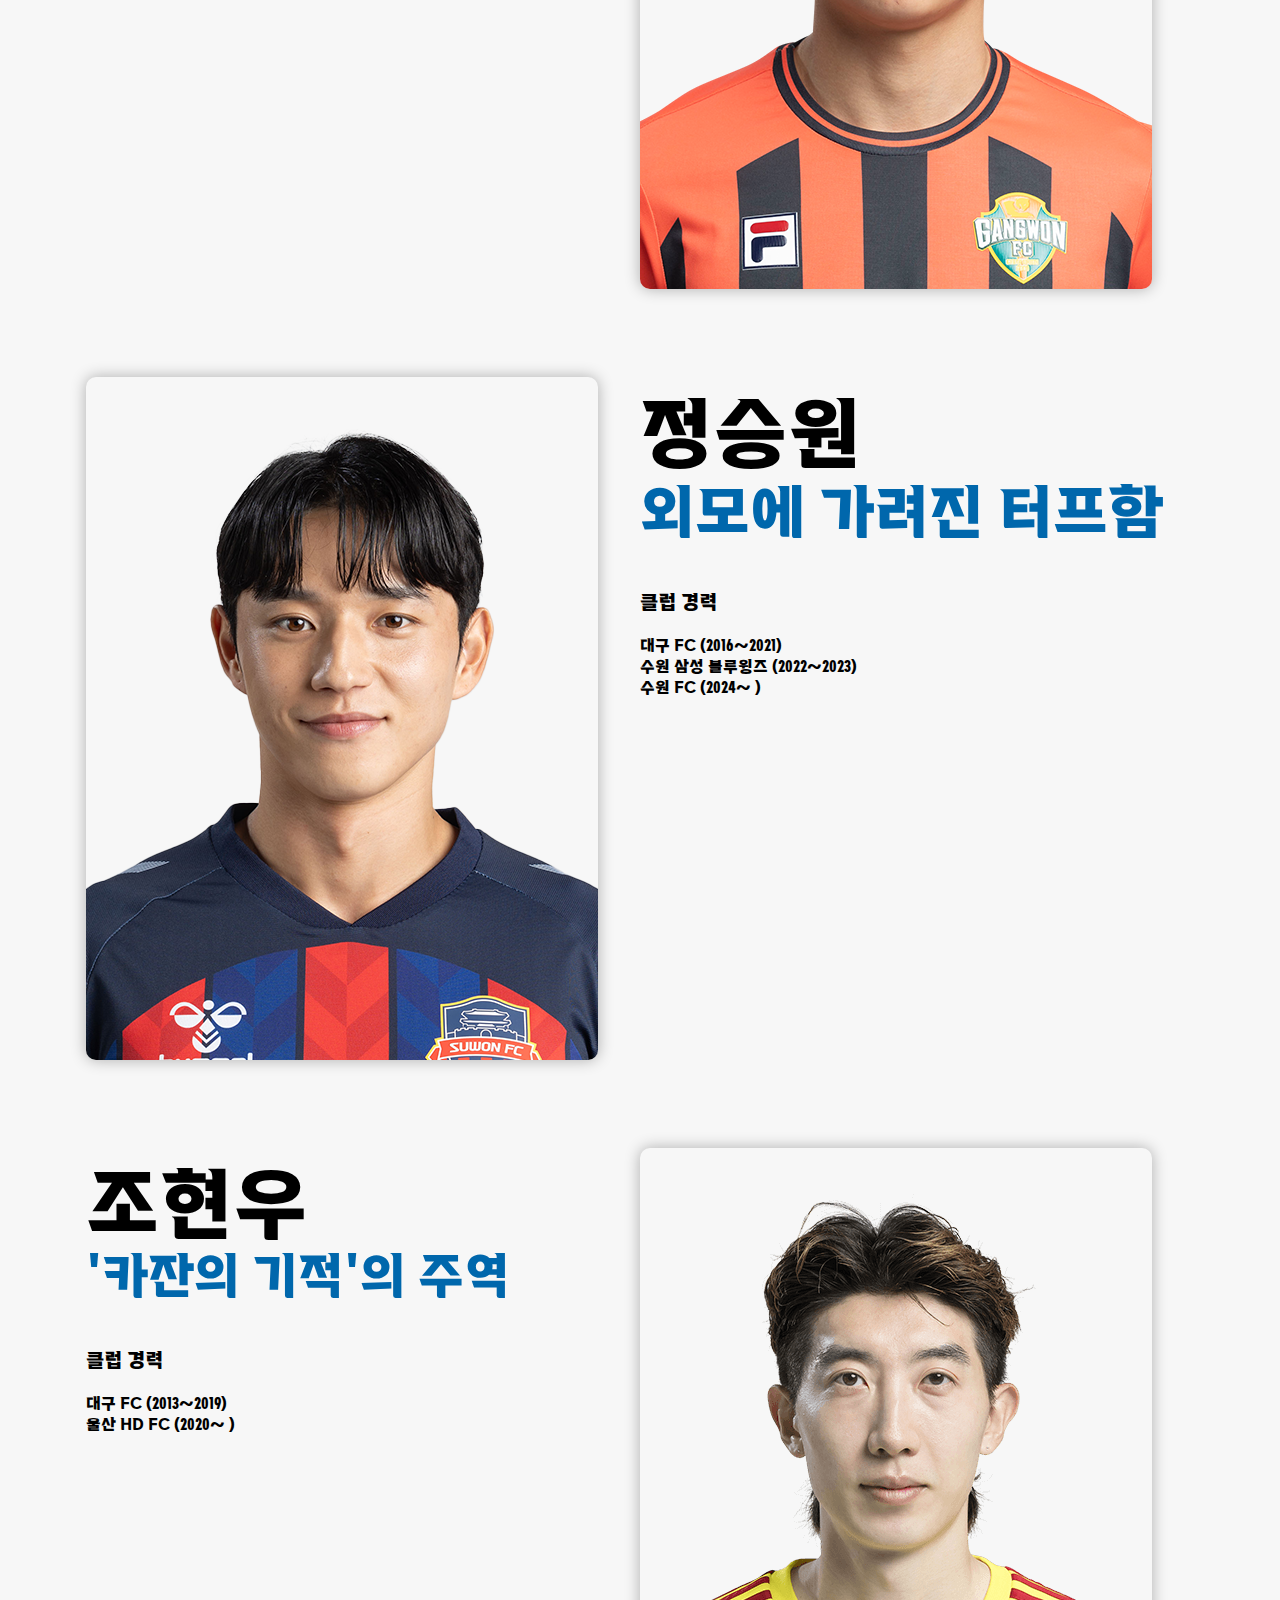
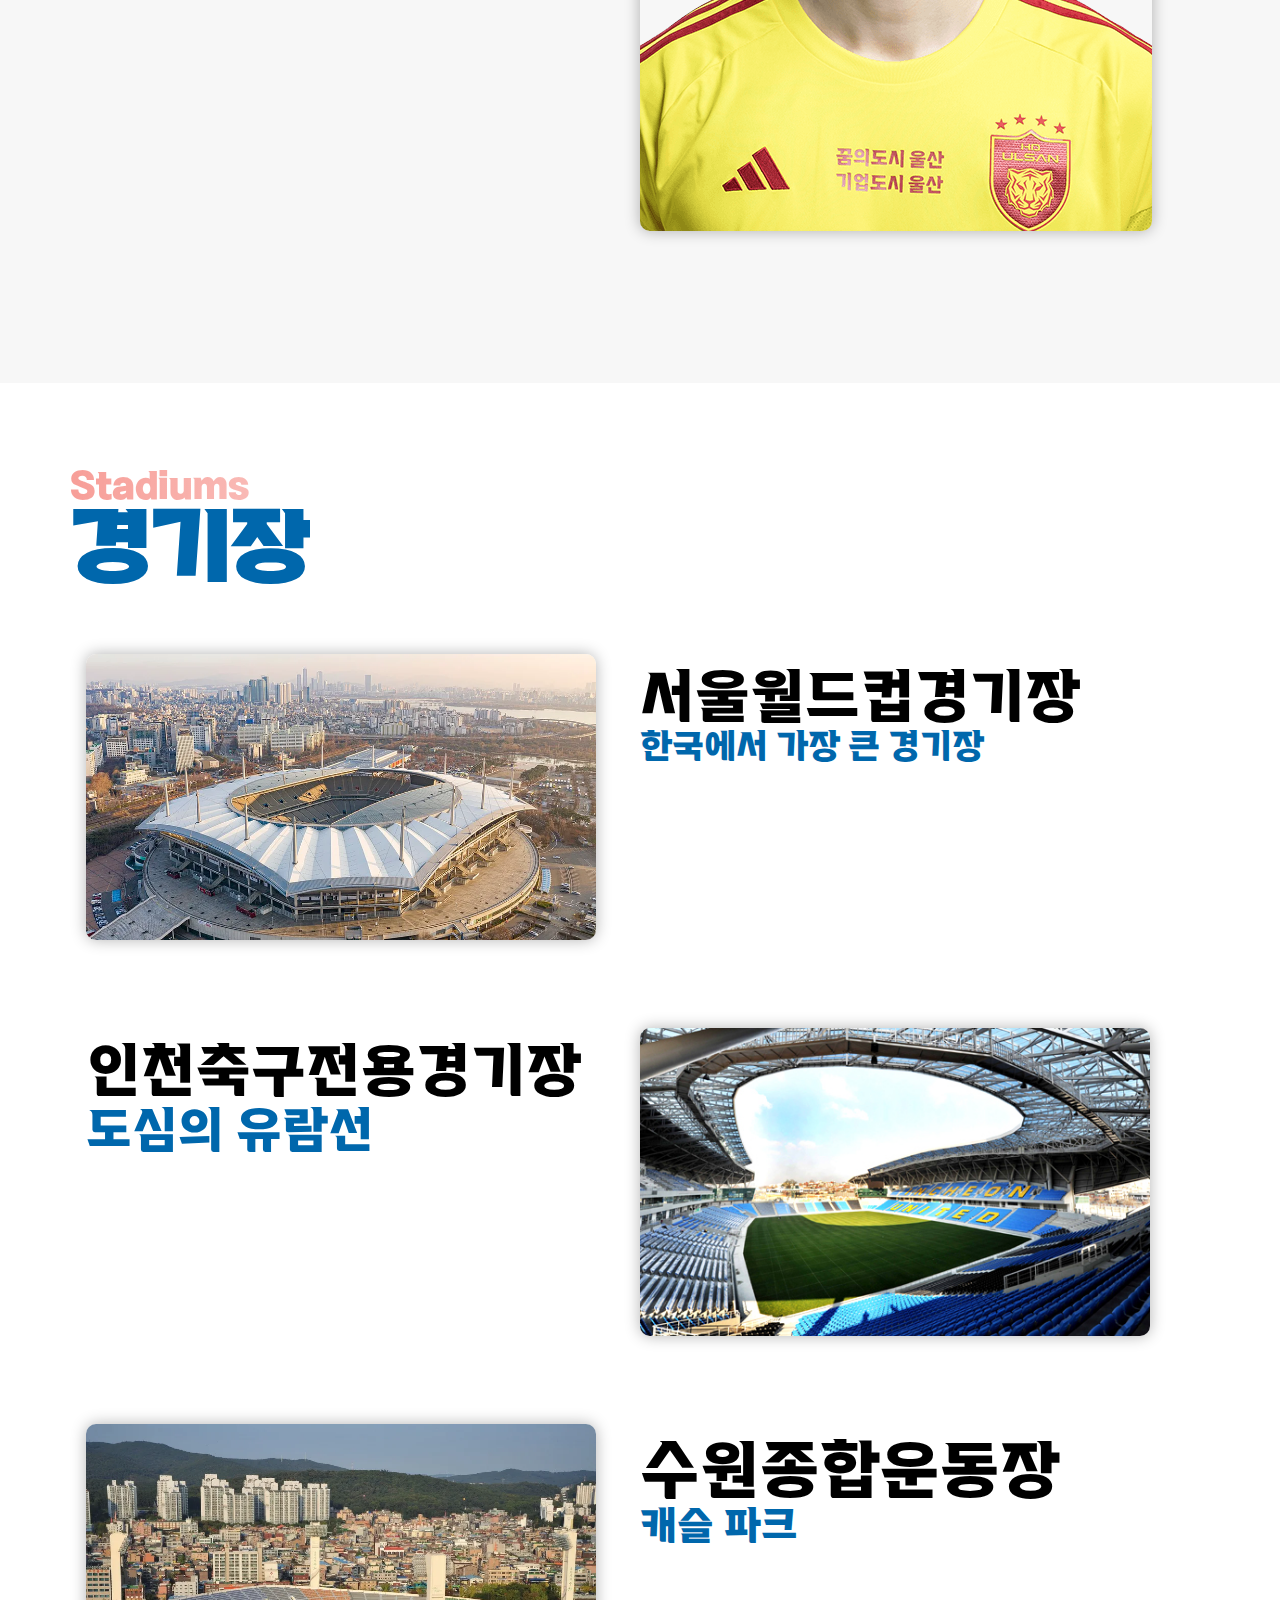
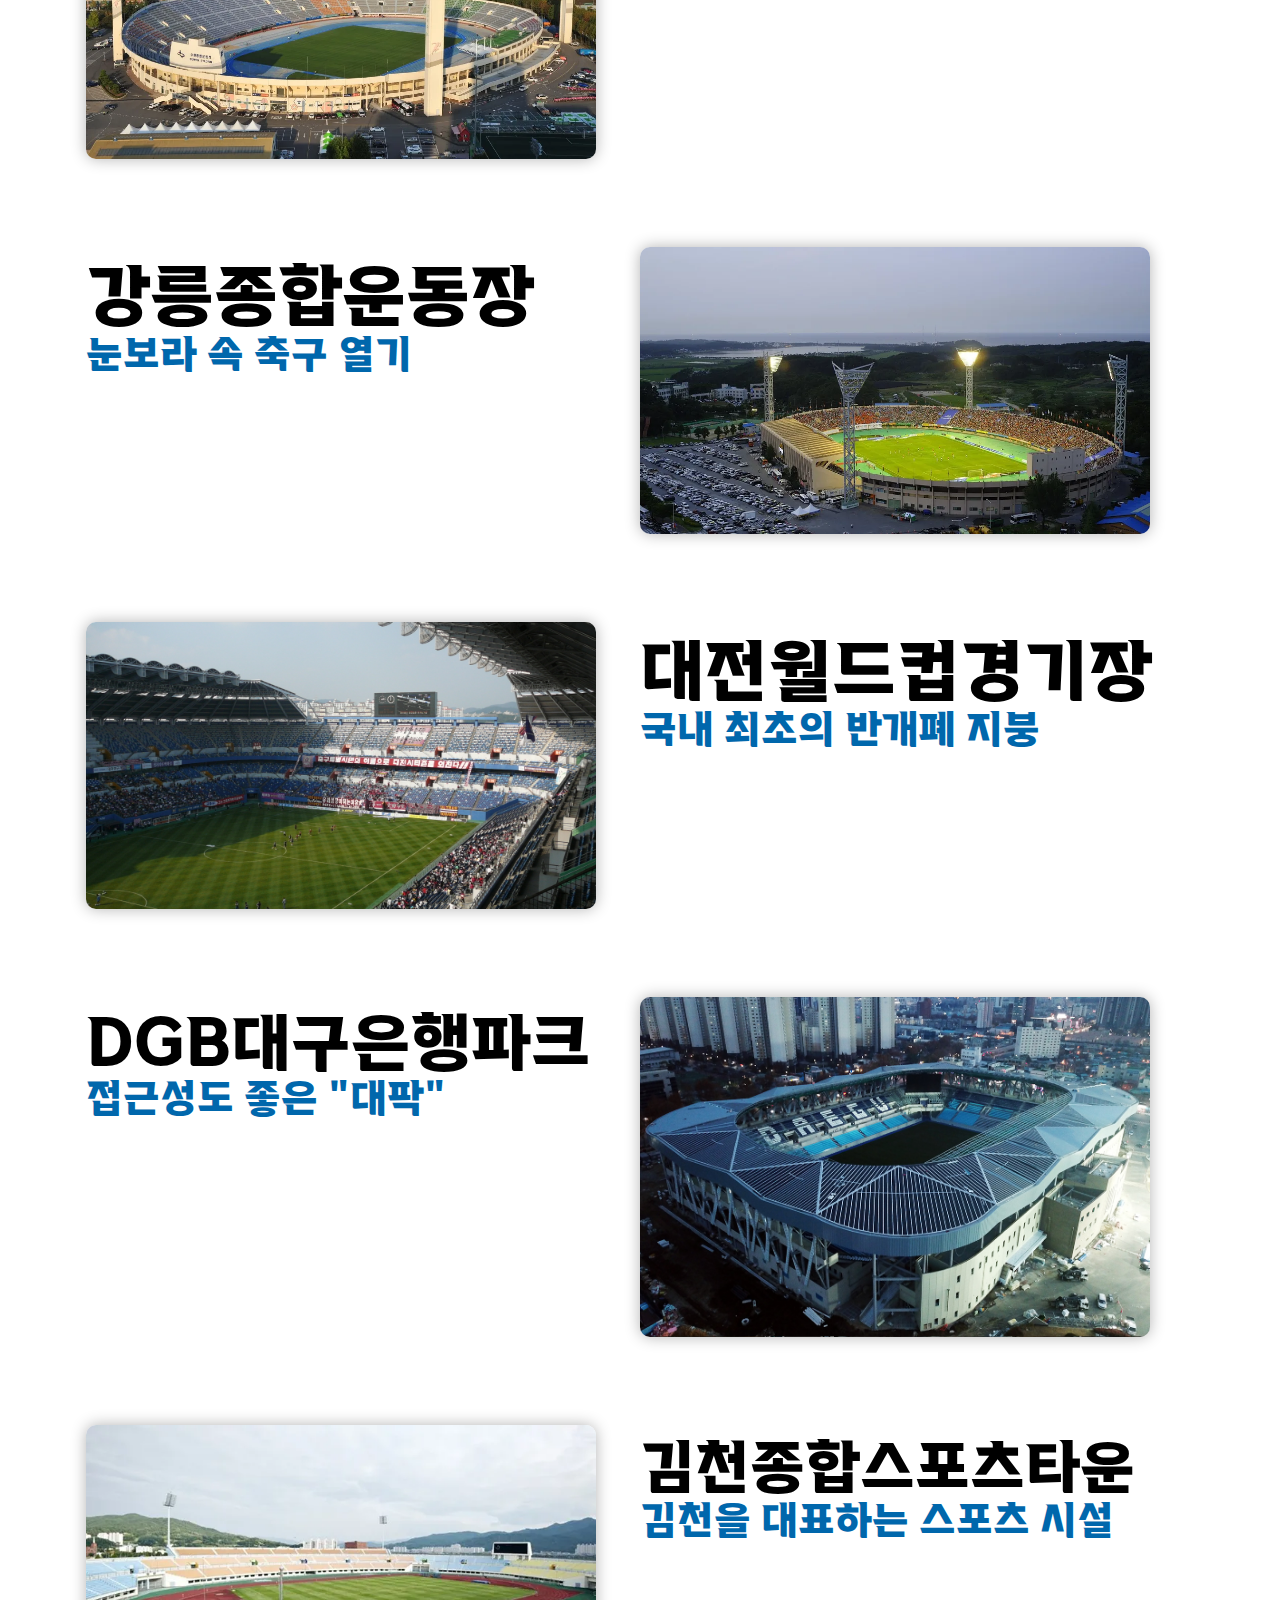
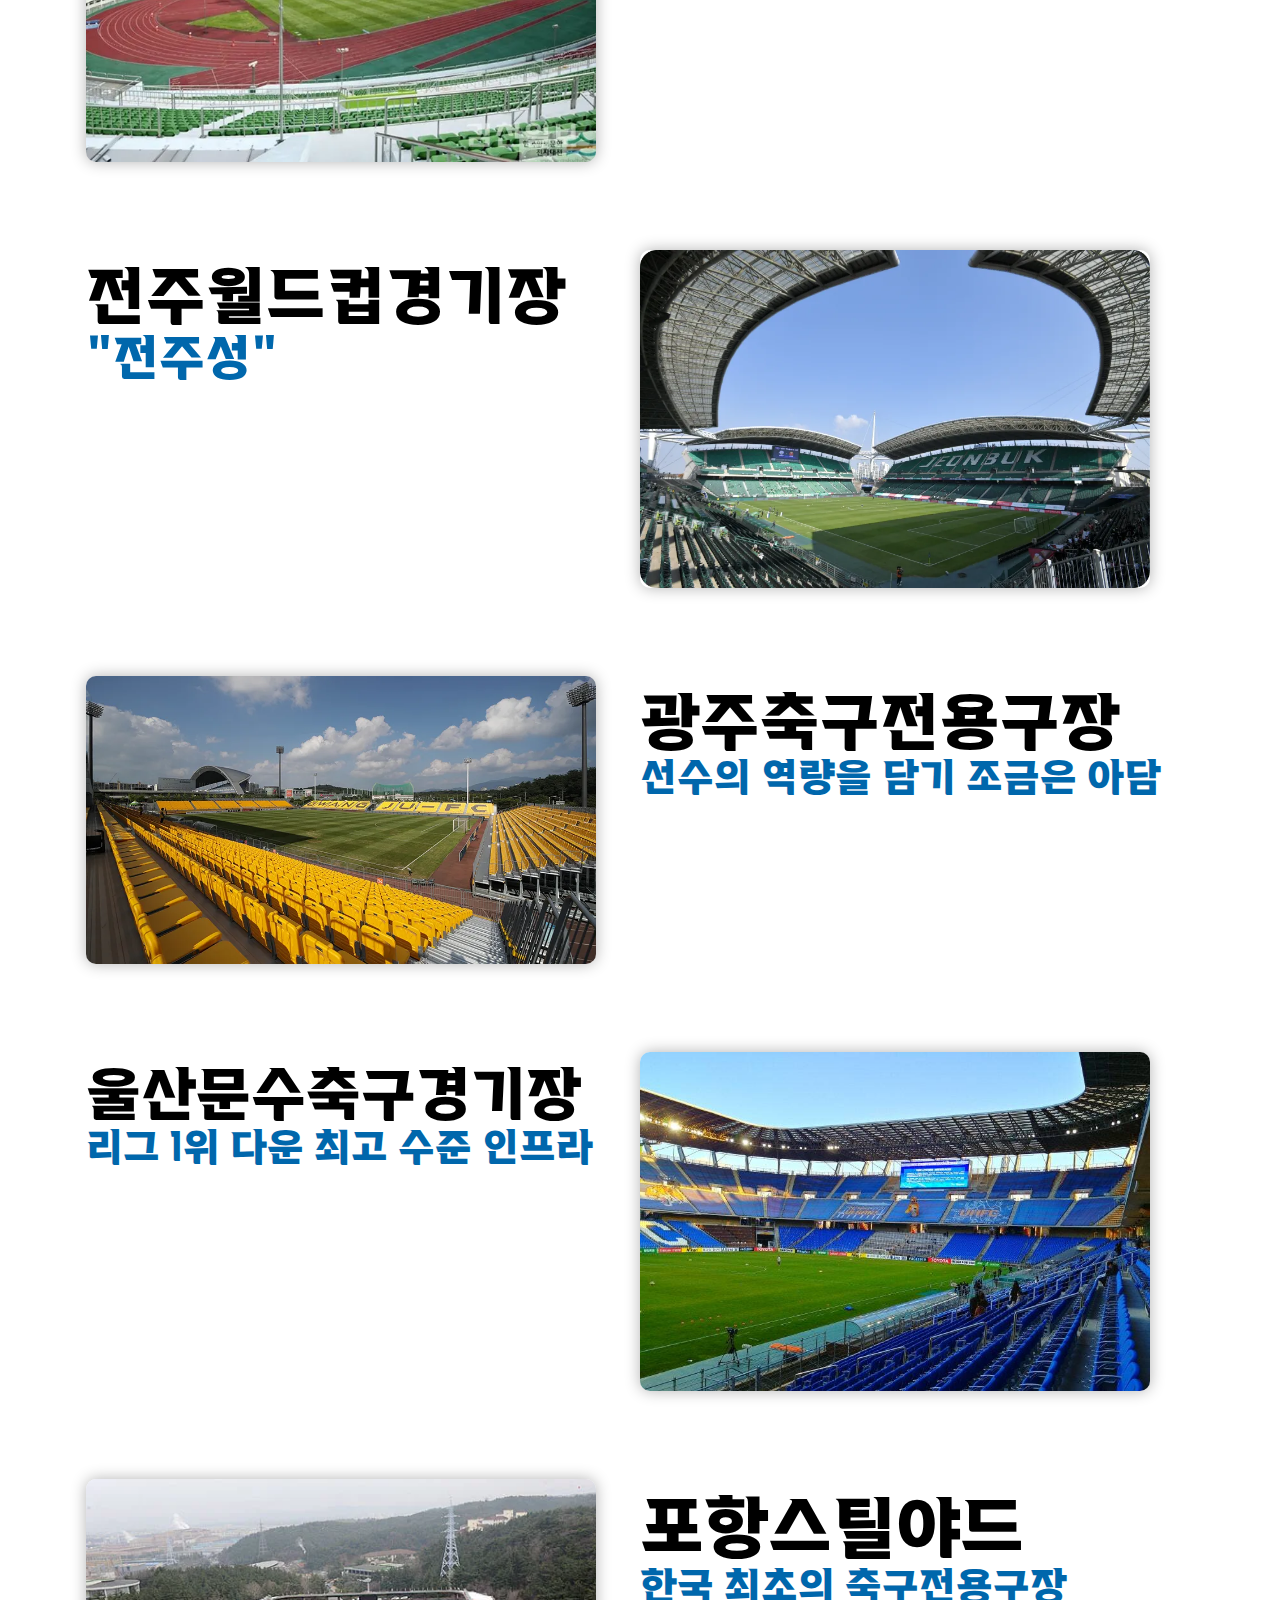
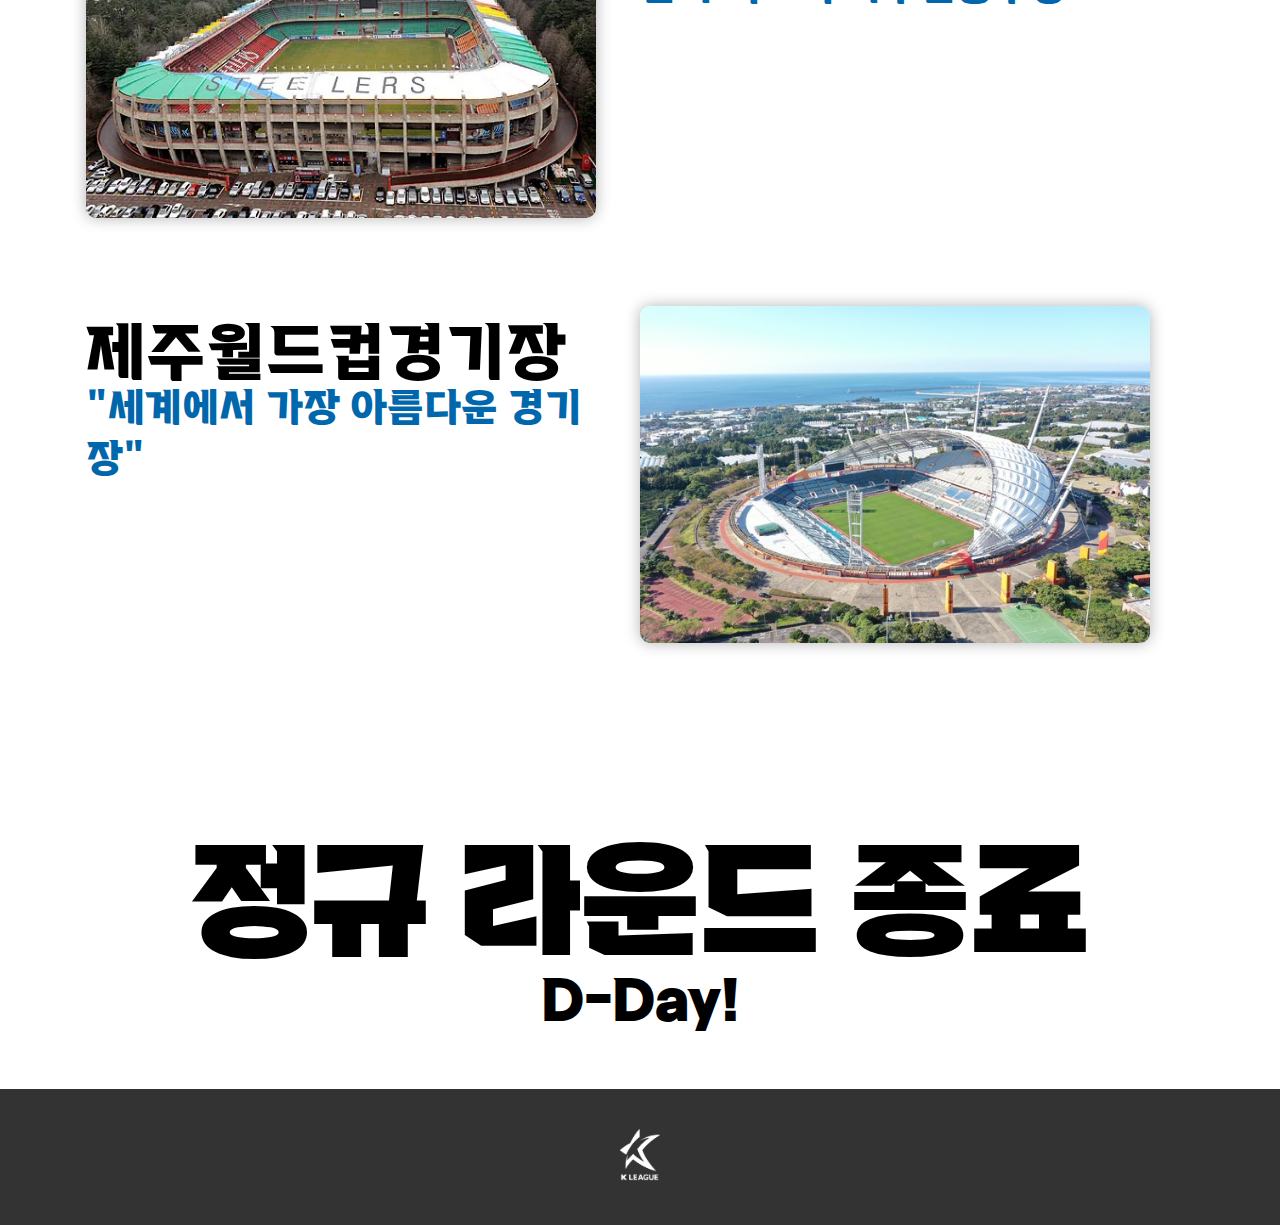
==== commit 639b7e6c: "이미지 경로 오타 수정" ====
--- a/main/index.html
+++ b/main/index.html
@@ -86,7 +86,7 @@
             </div>
             <div class="cell">
               <a href="/club/club_daejeon.html">
-                <img src="image/Daejeon.png" alt="대전" width="50" />
+                <img src="image/daejeon.png" alt="대전" width="50" />
               </a>
             </div>
           </div>
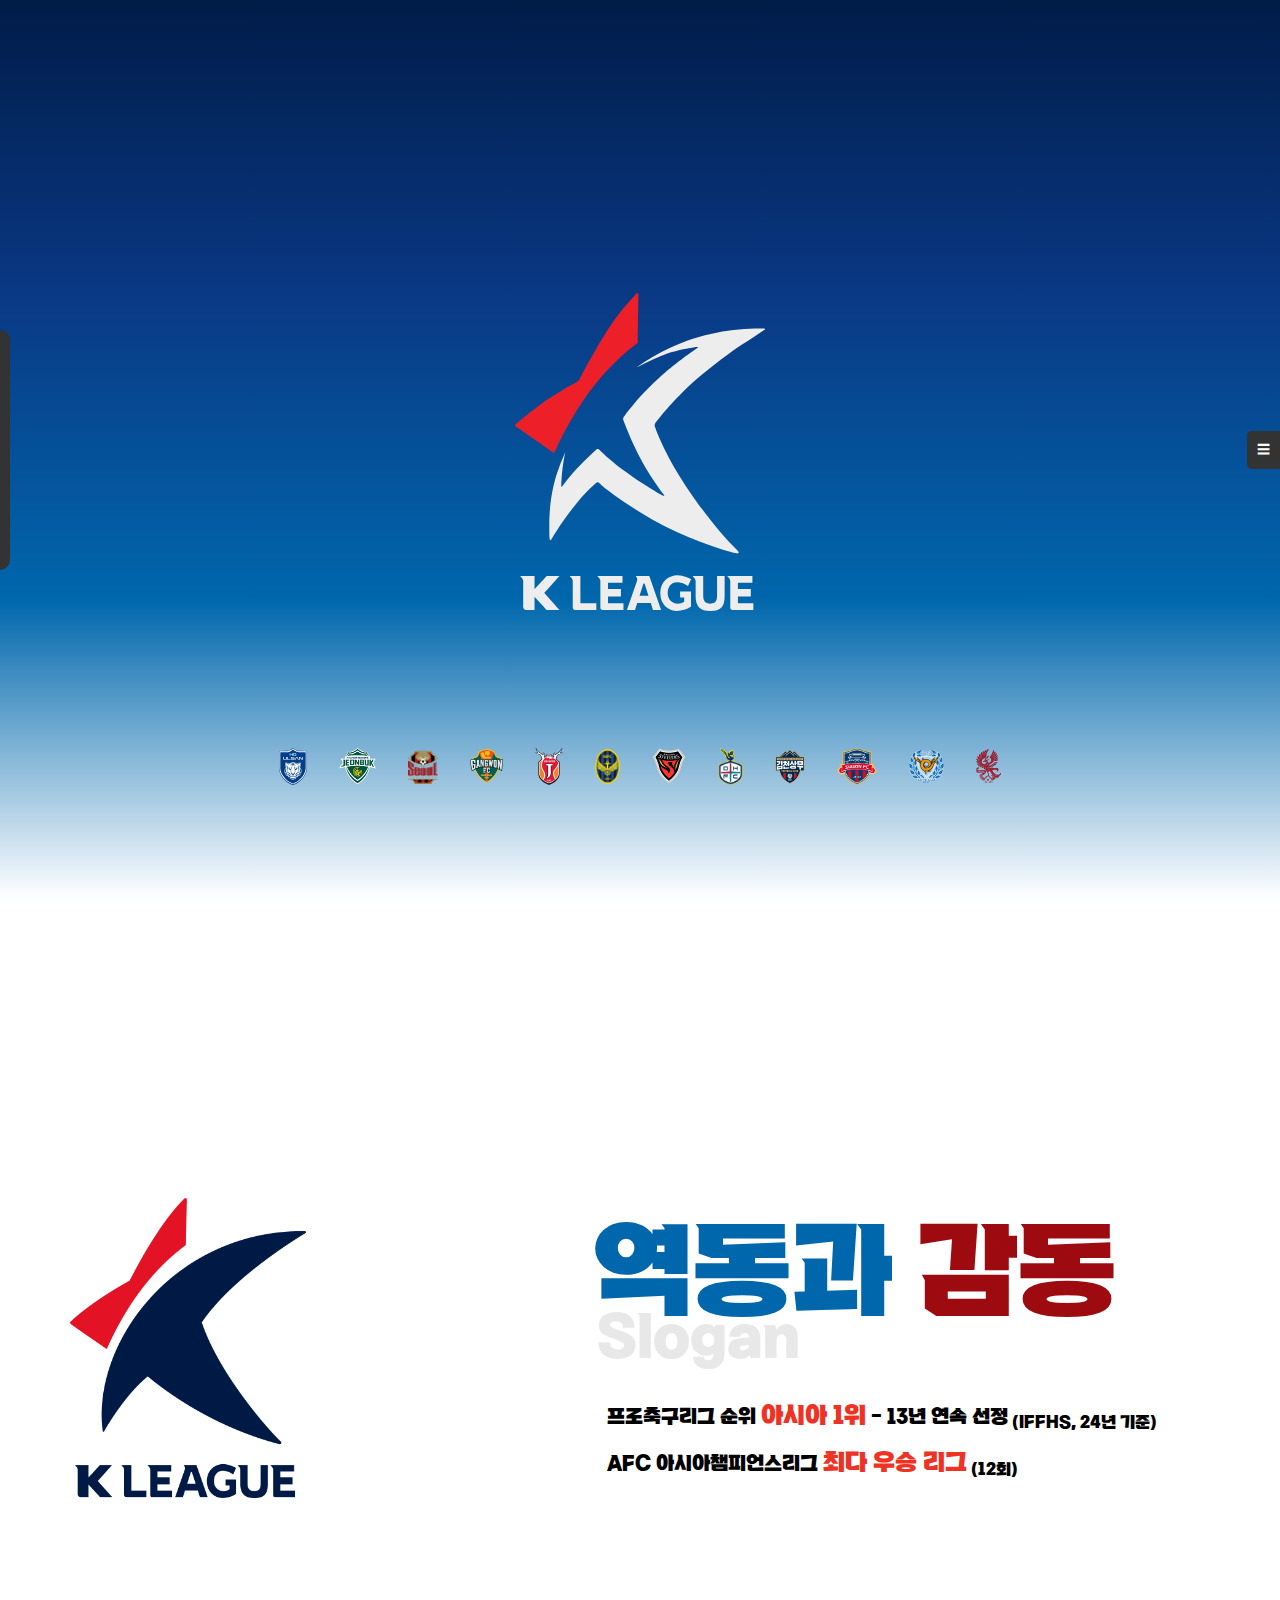
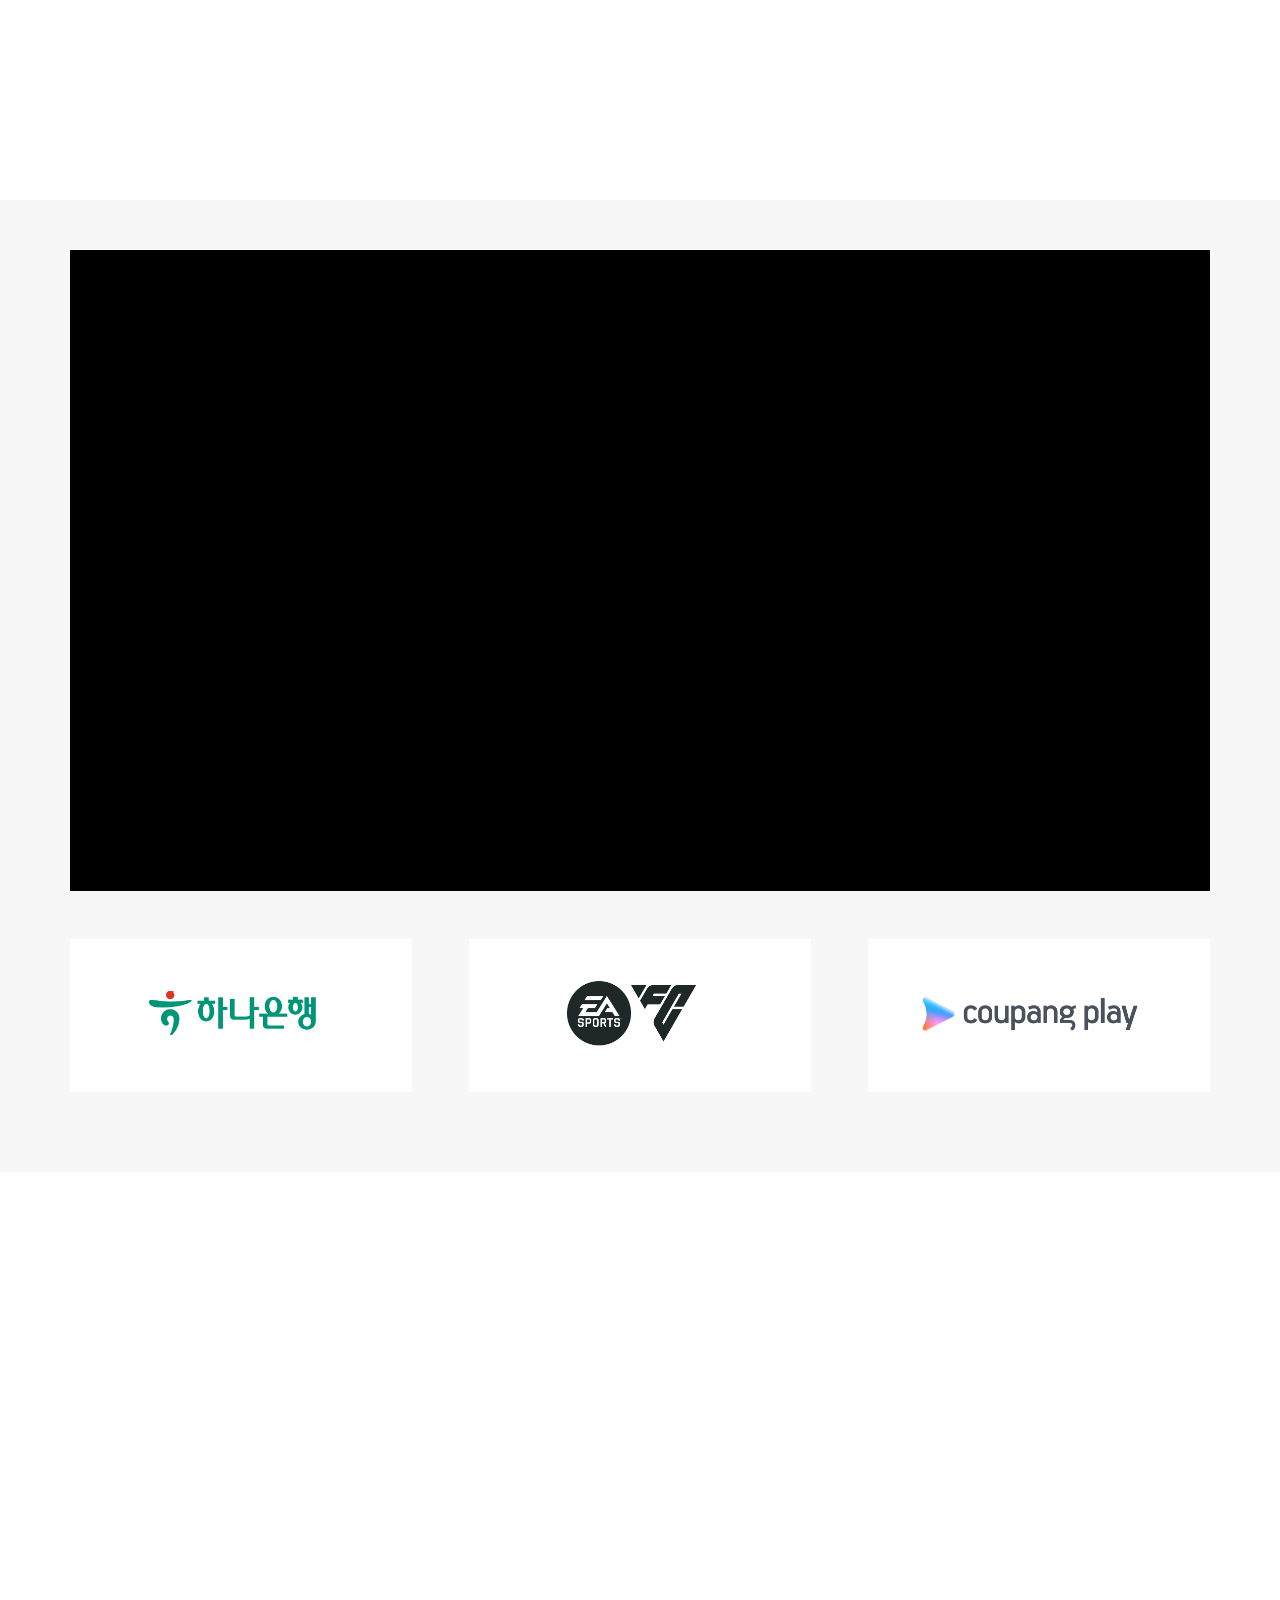
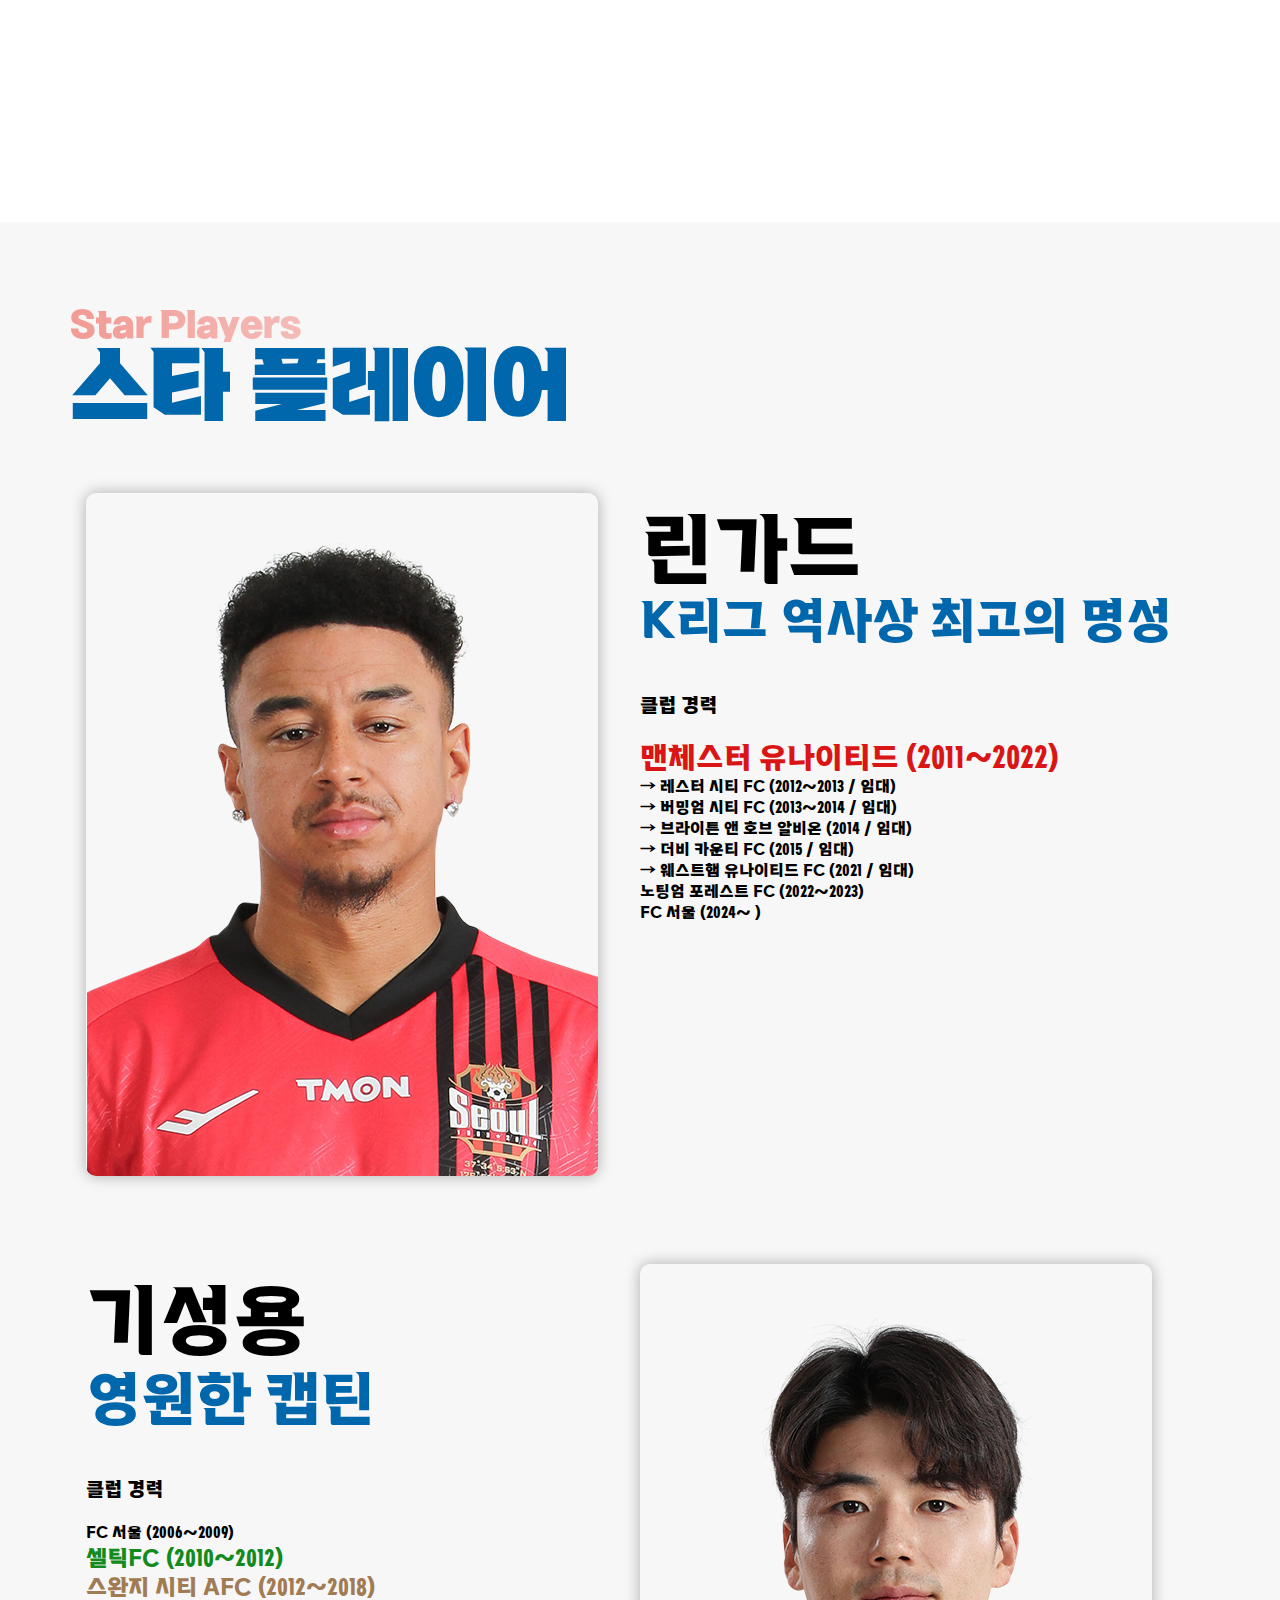
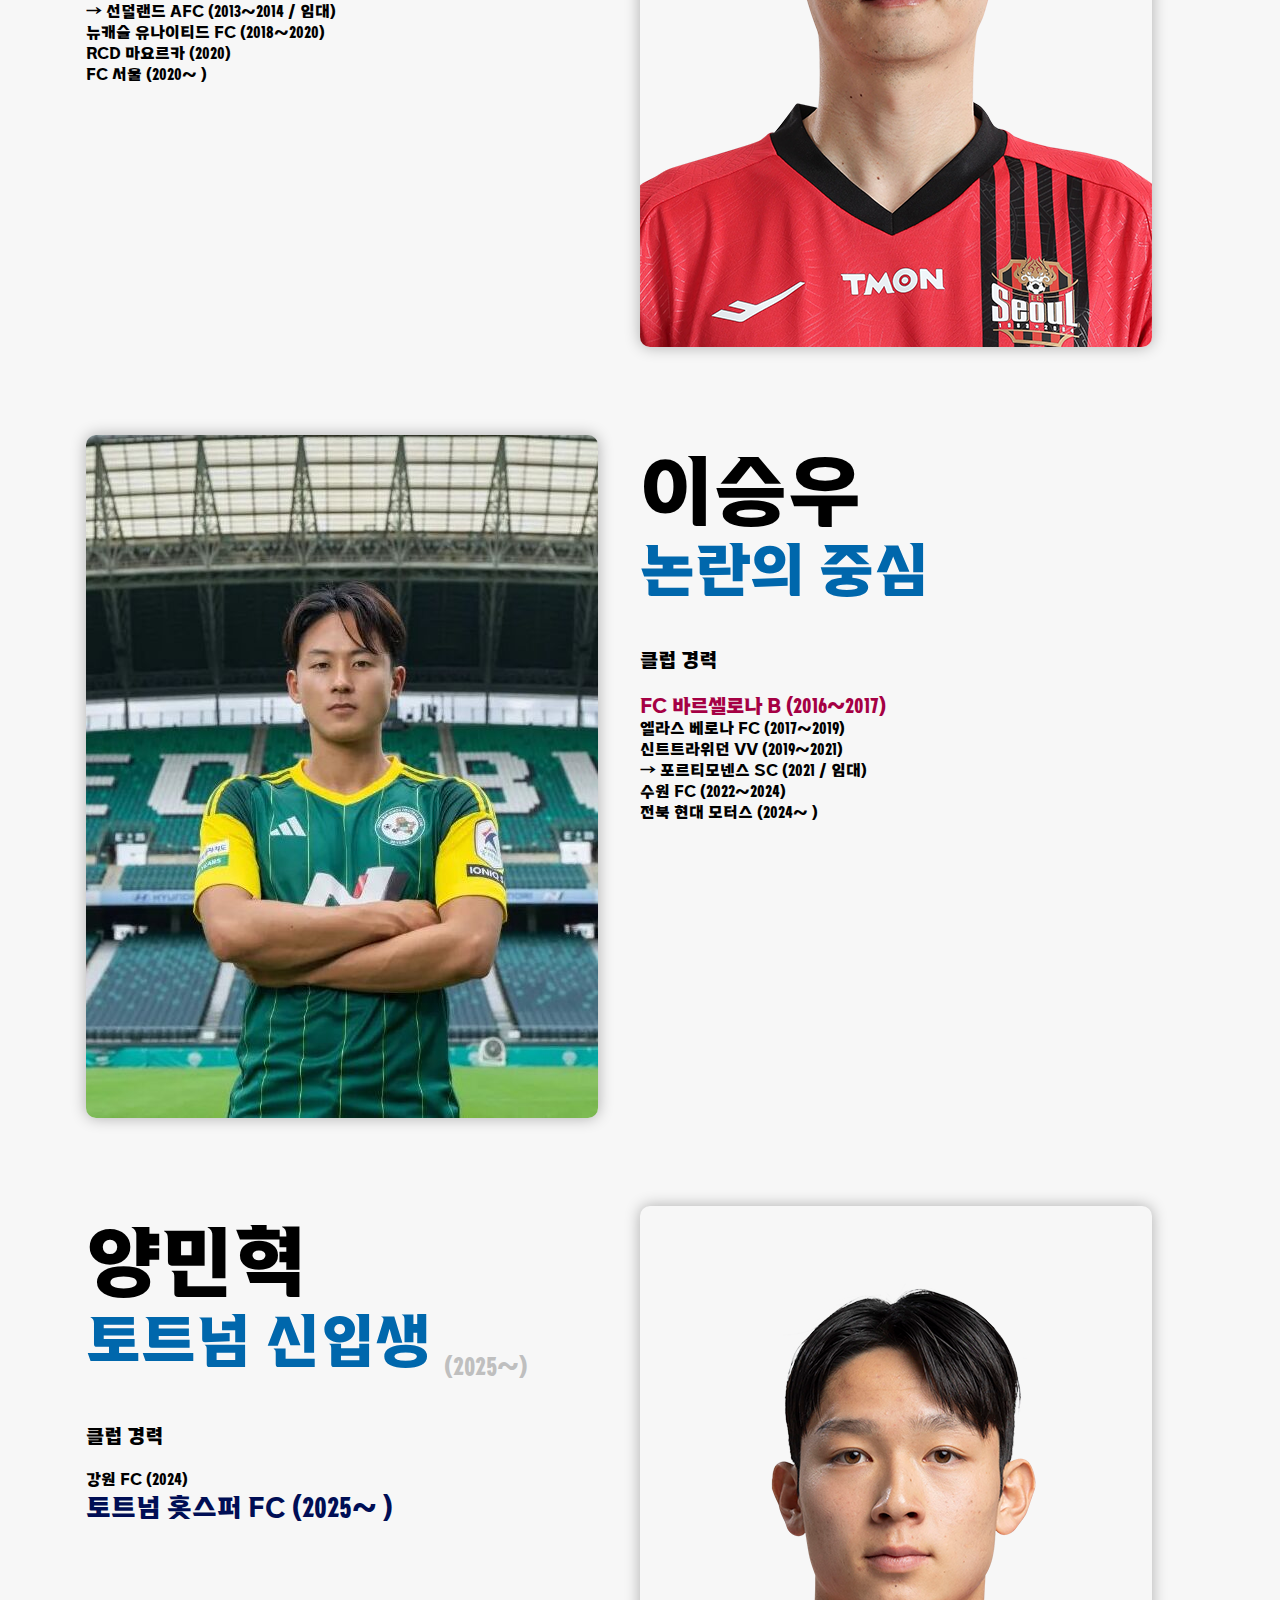
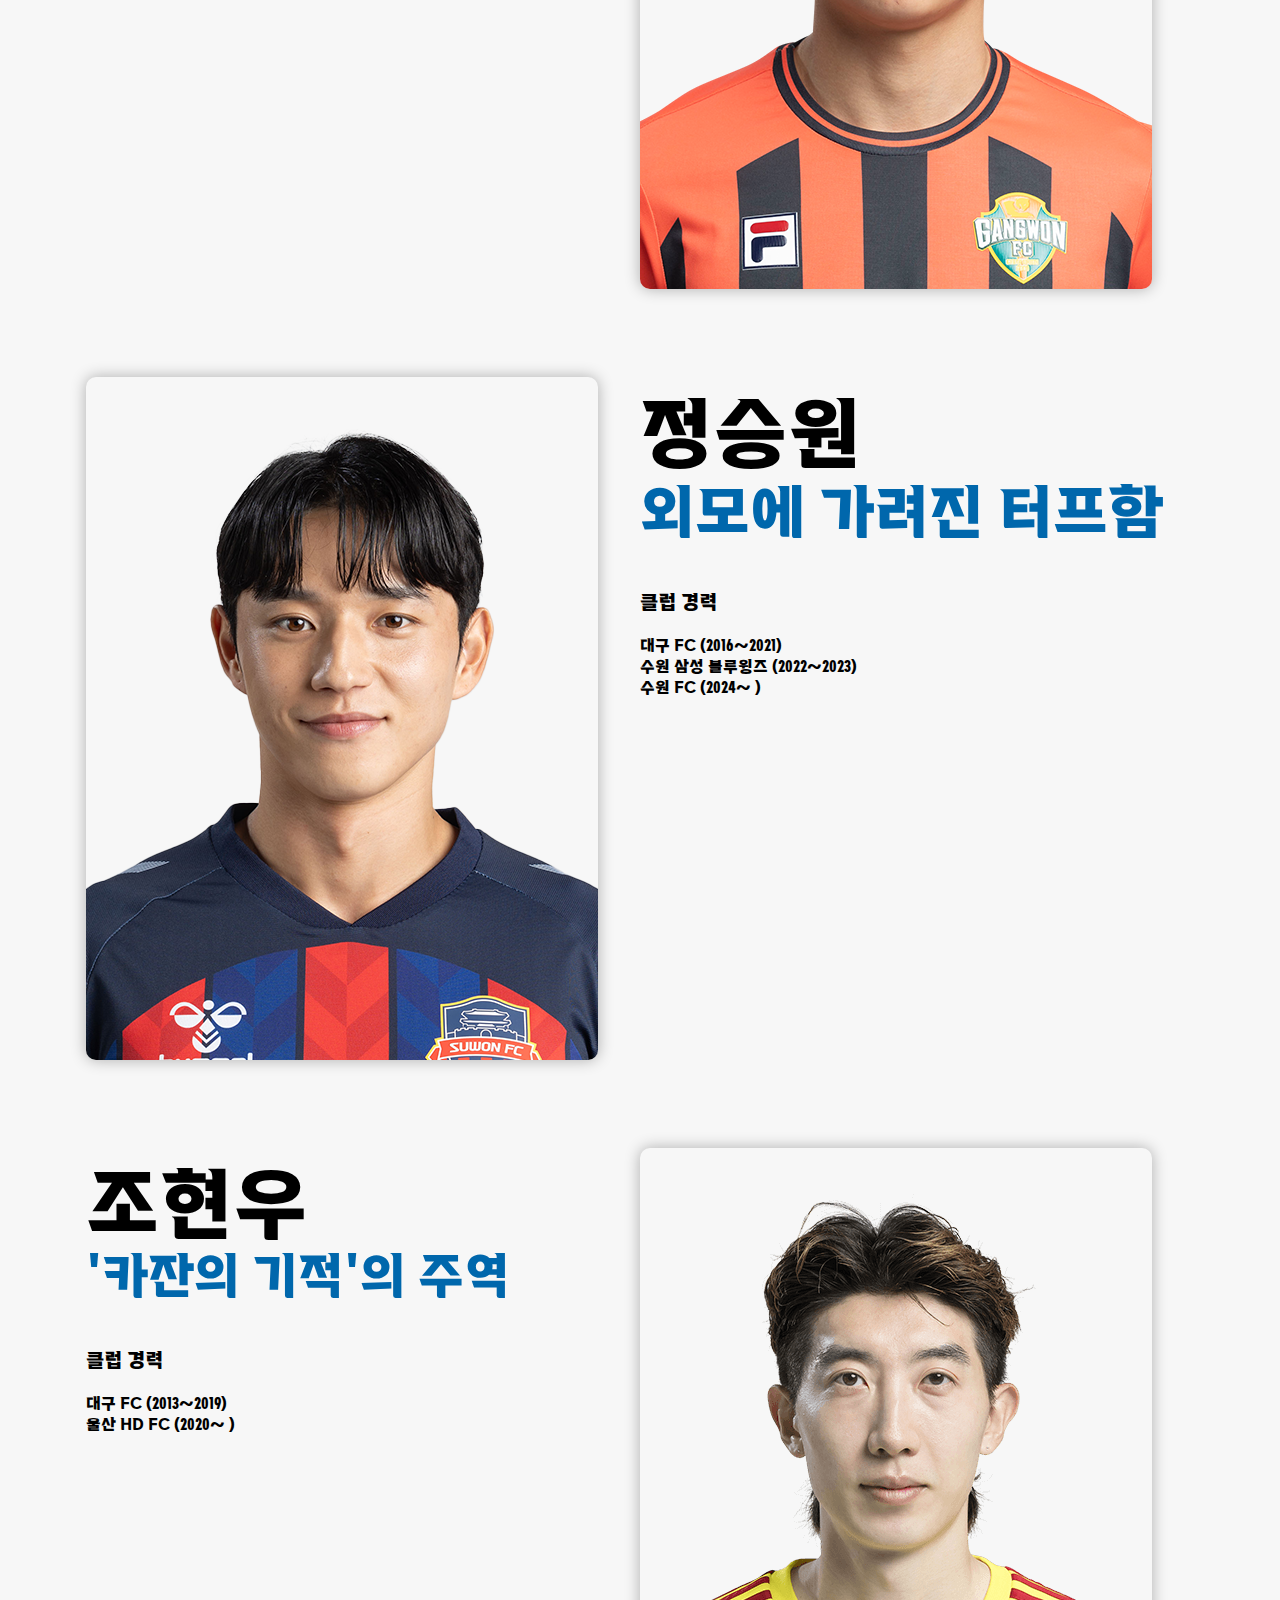
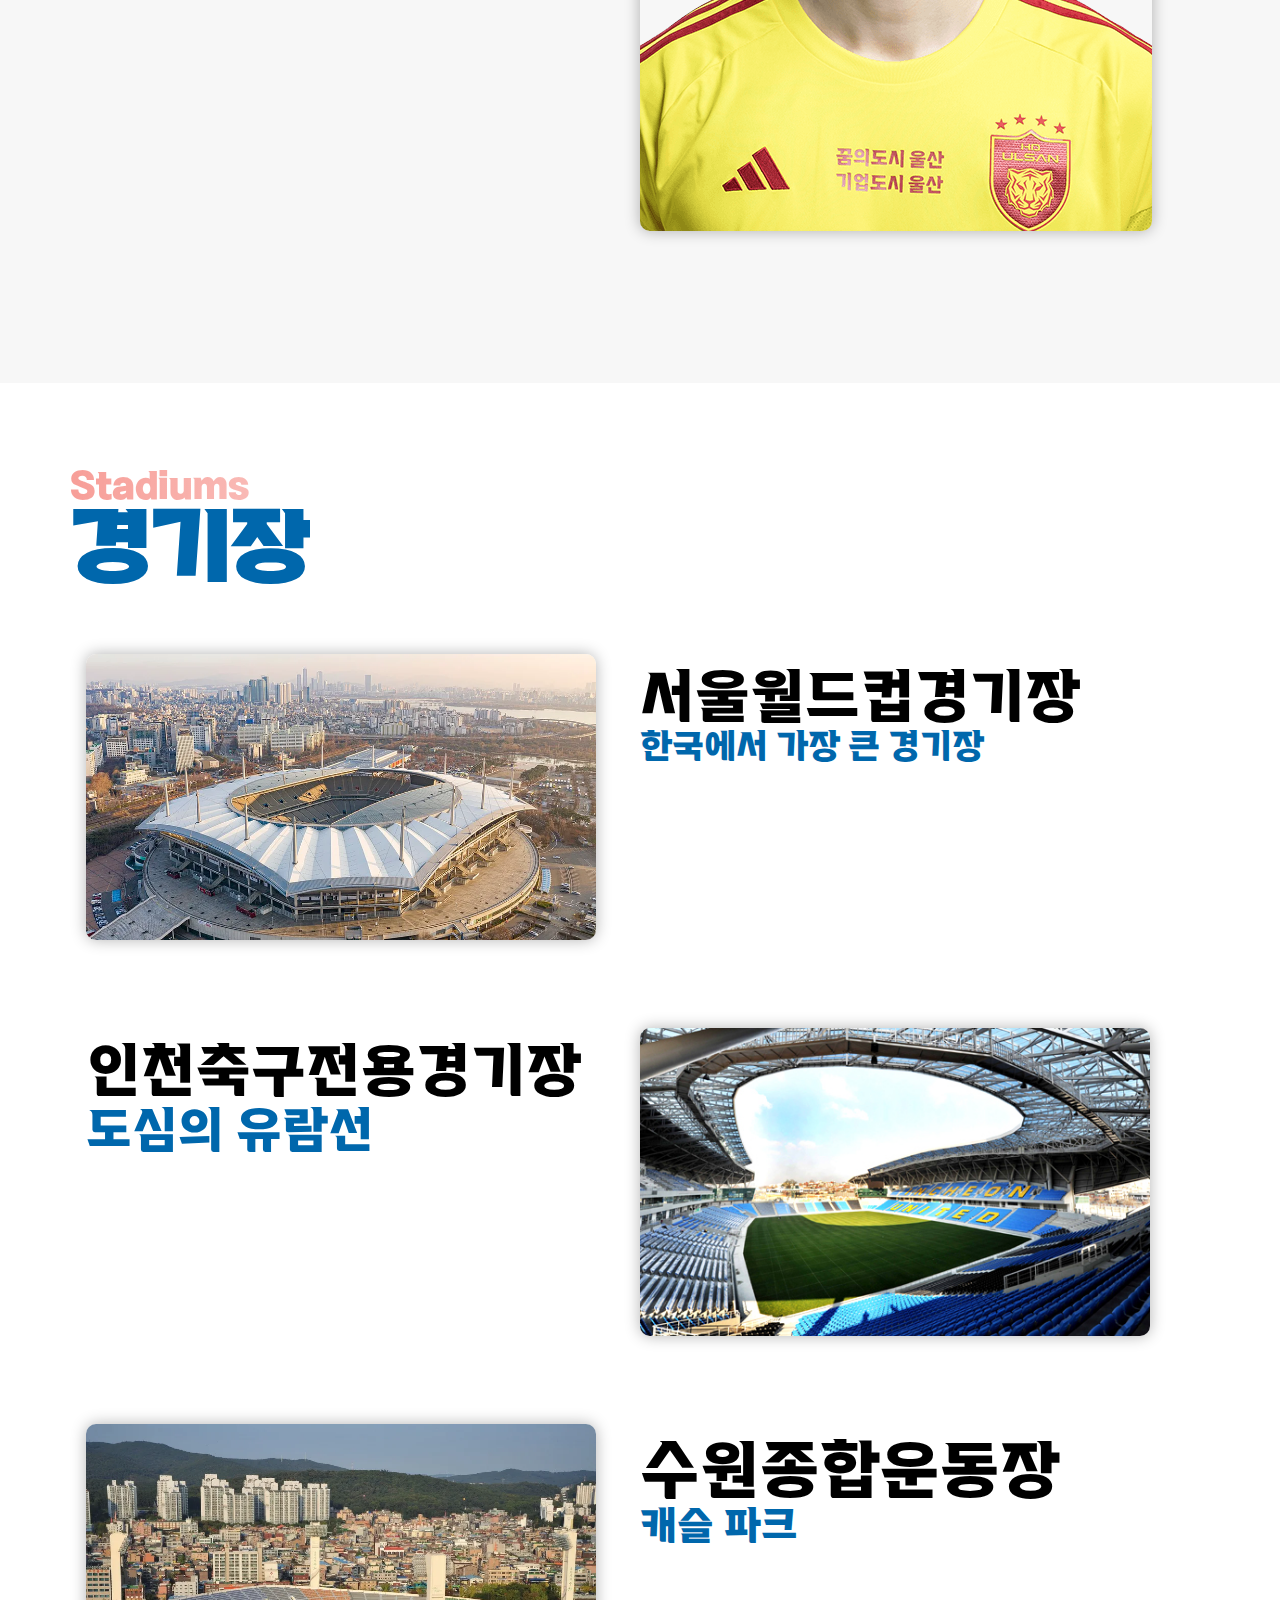
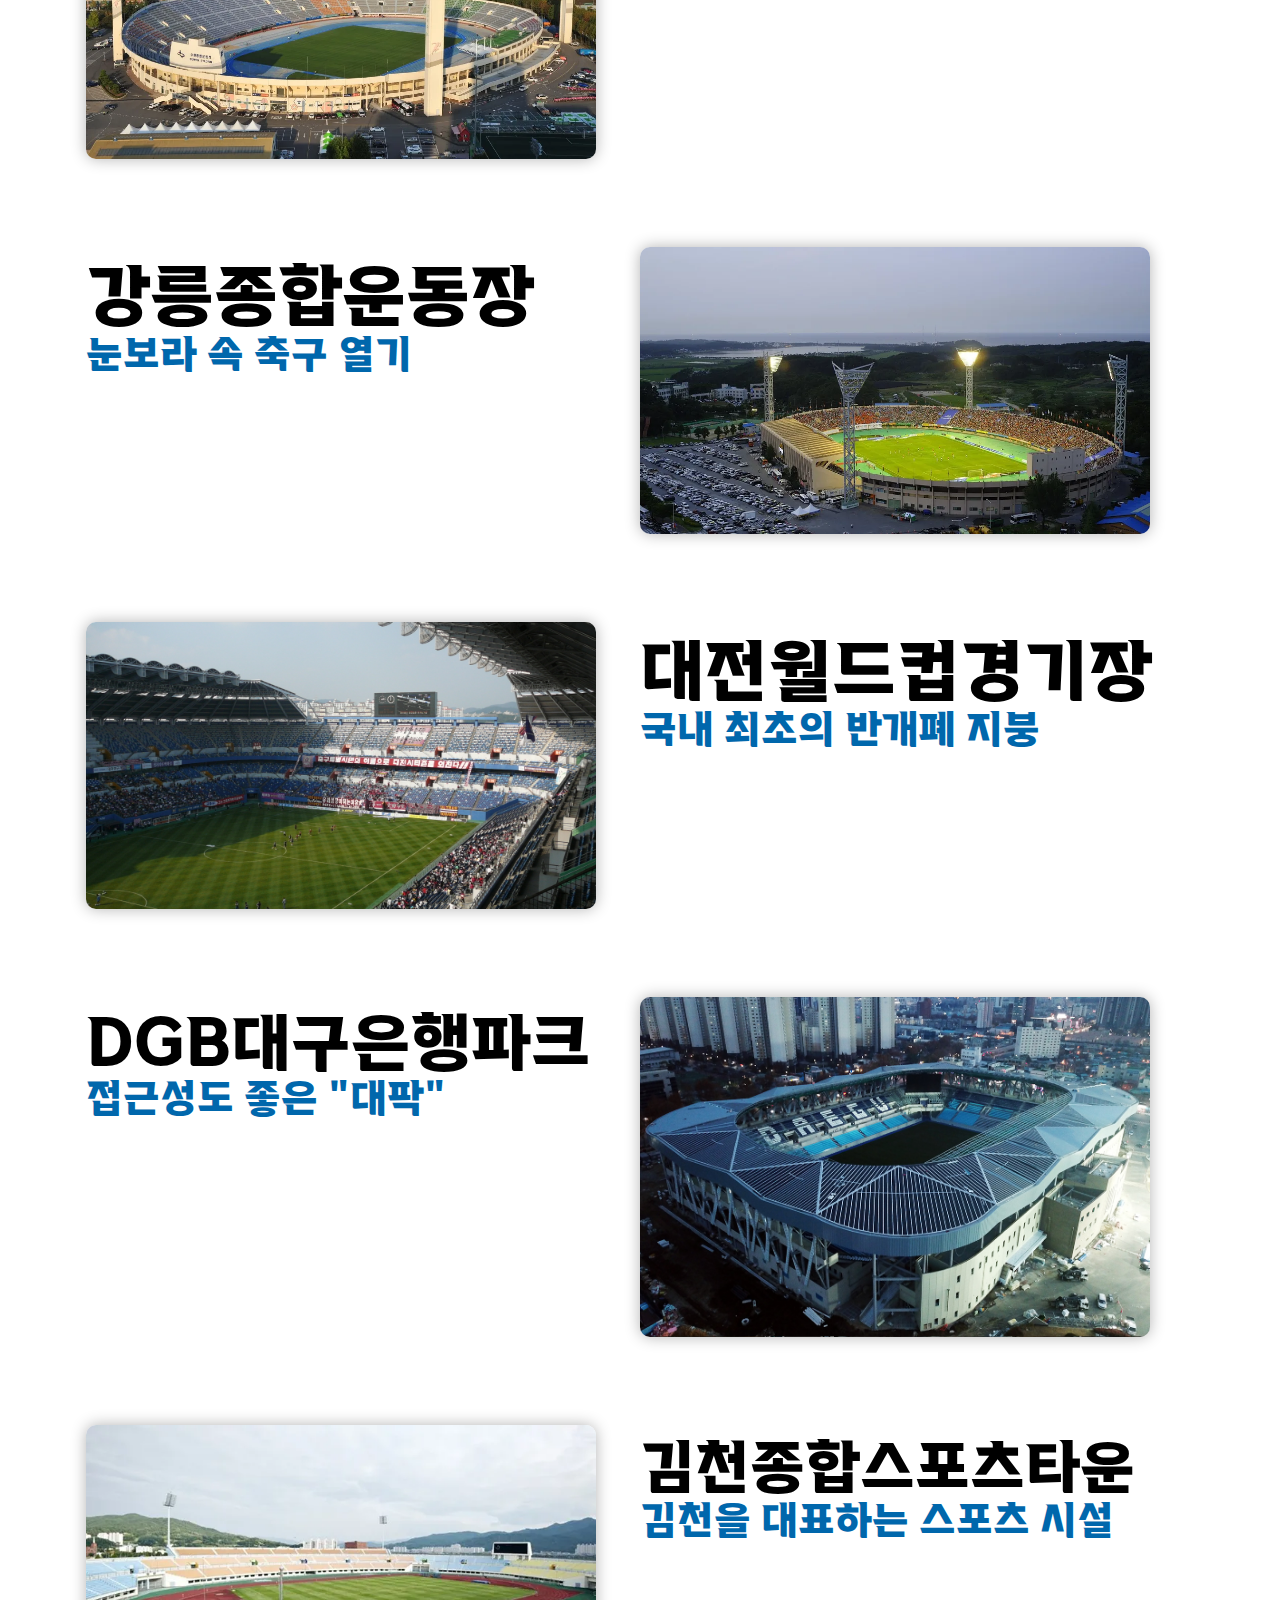
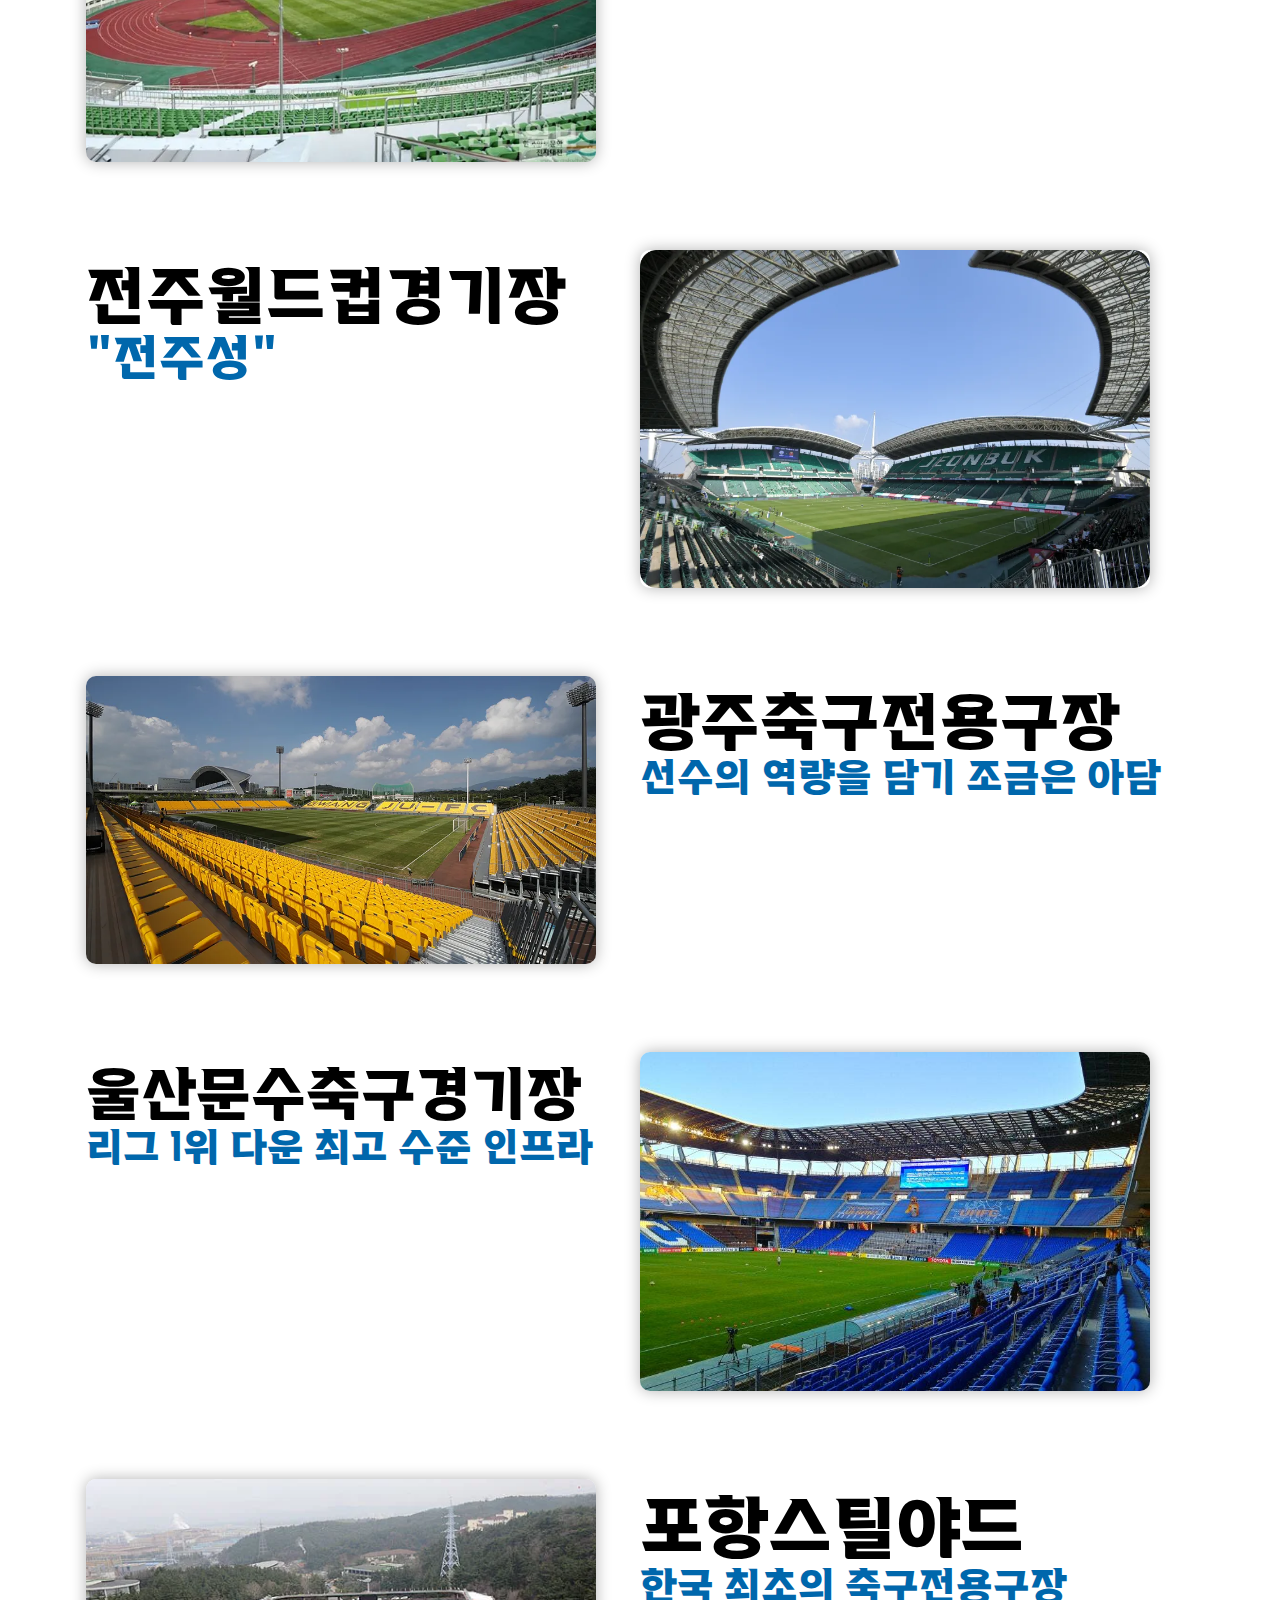
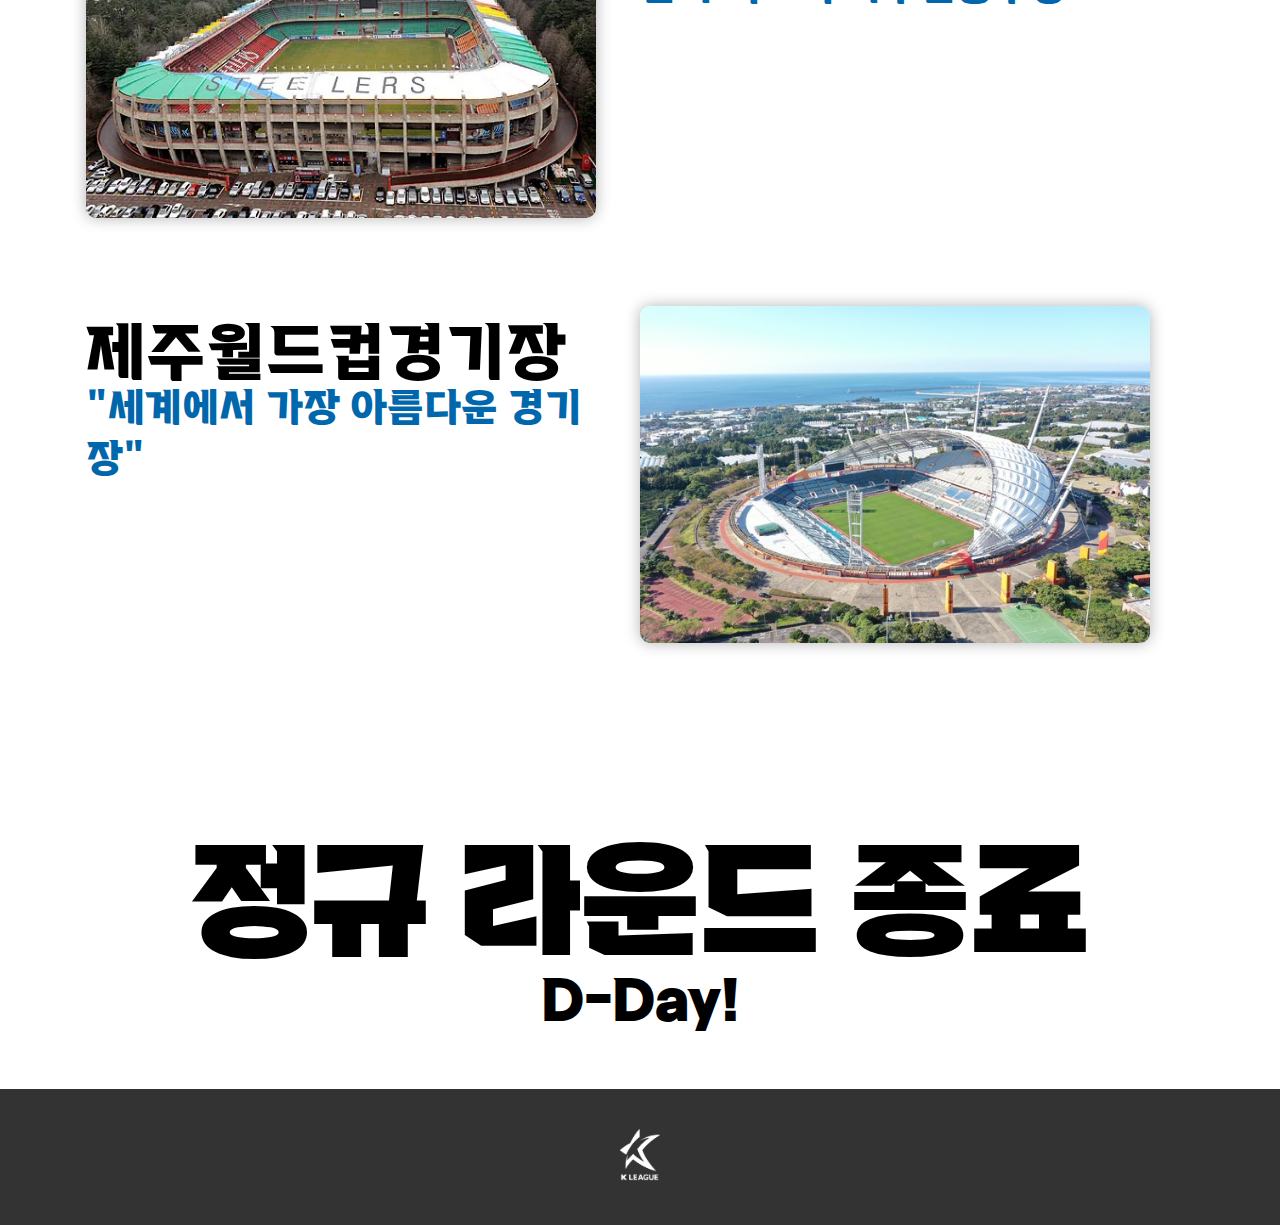
==== commit e4cc3544: "이미지 경로" ====
--- a/main/index.html
+++ b/main/index.html
@@ -168,7 +168,7 @@
           </td>
           <td>
             <a href="/club/club_daejeon.html">
-              <img src="image/Daejeon.png" alt="대전" width="25" />
+              <img src="image/daejeon.png" alt="대전" width="25" />
             </a>
           </td>
           <td>
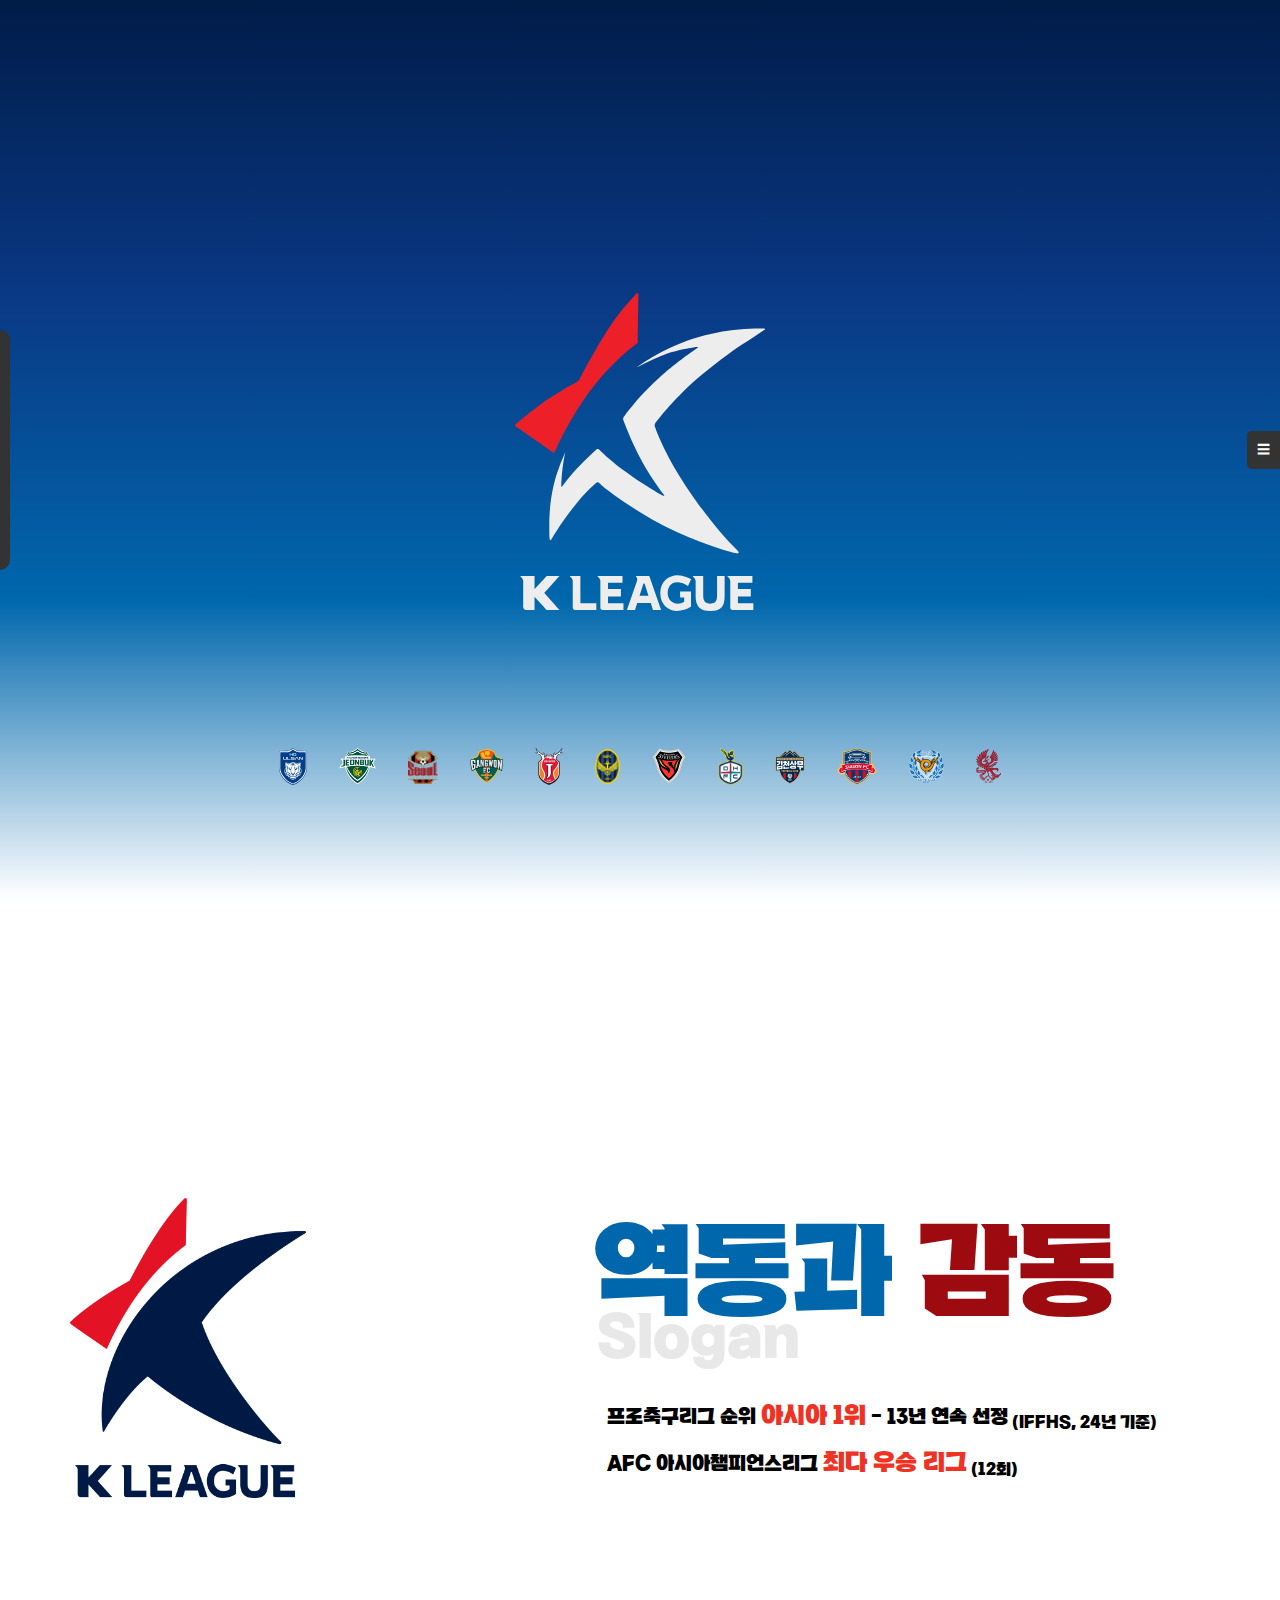
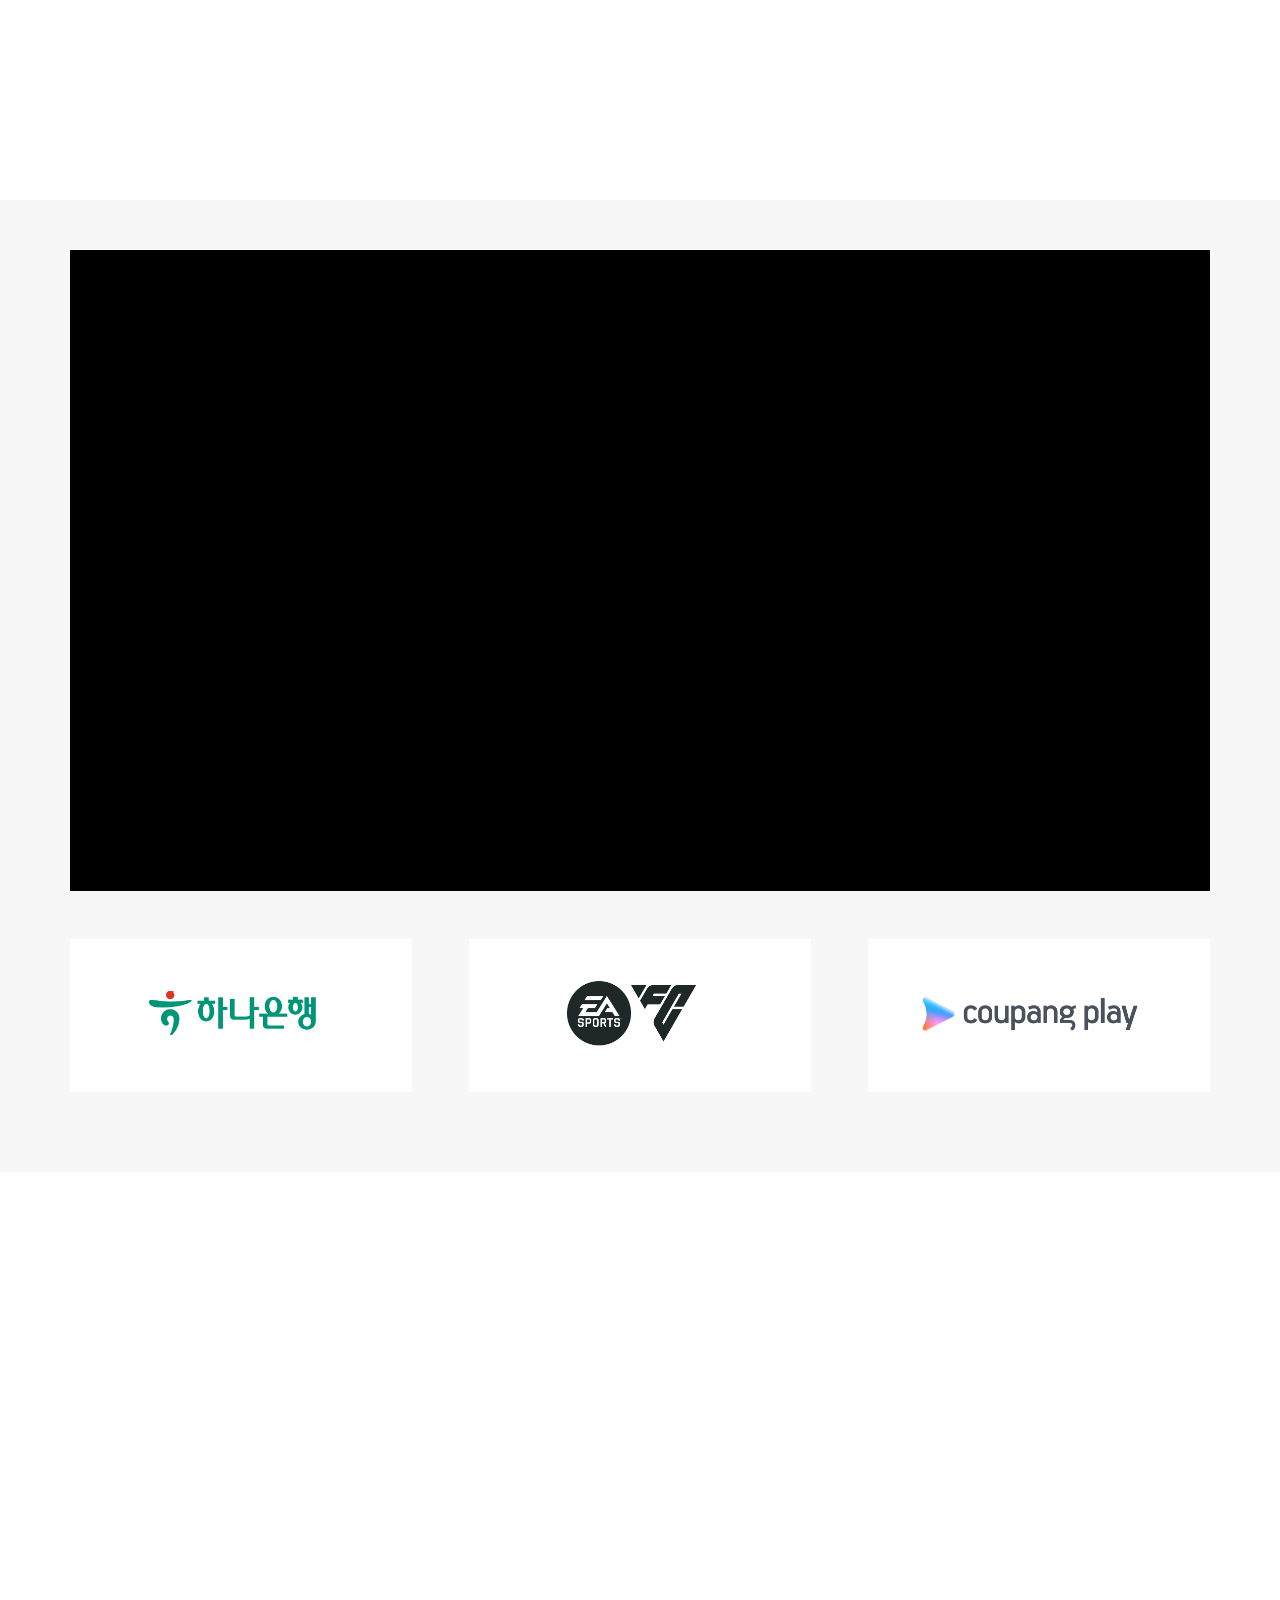
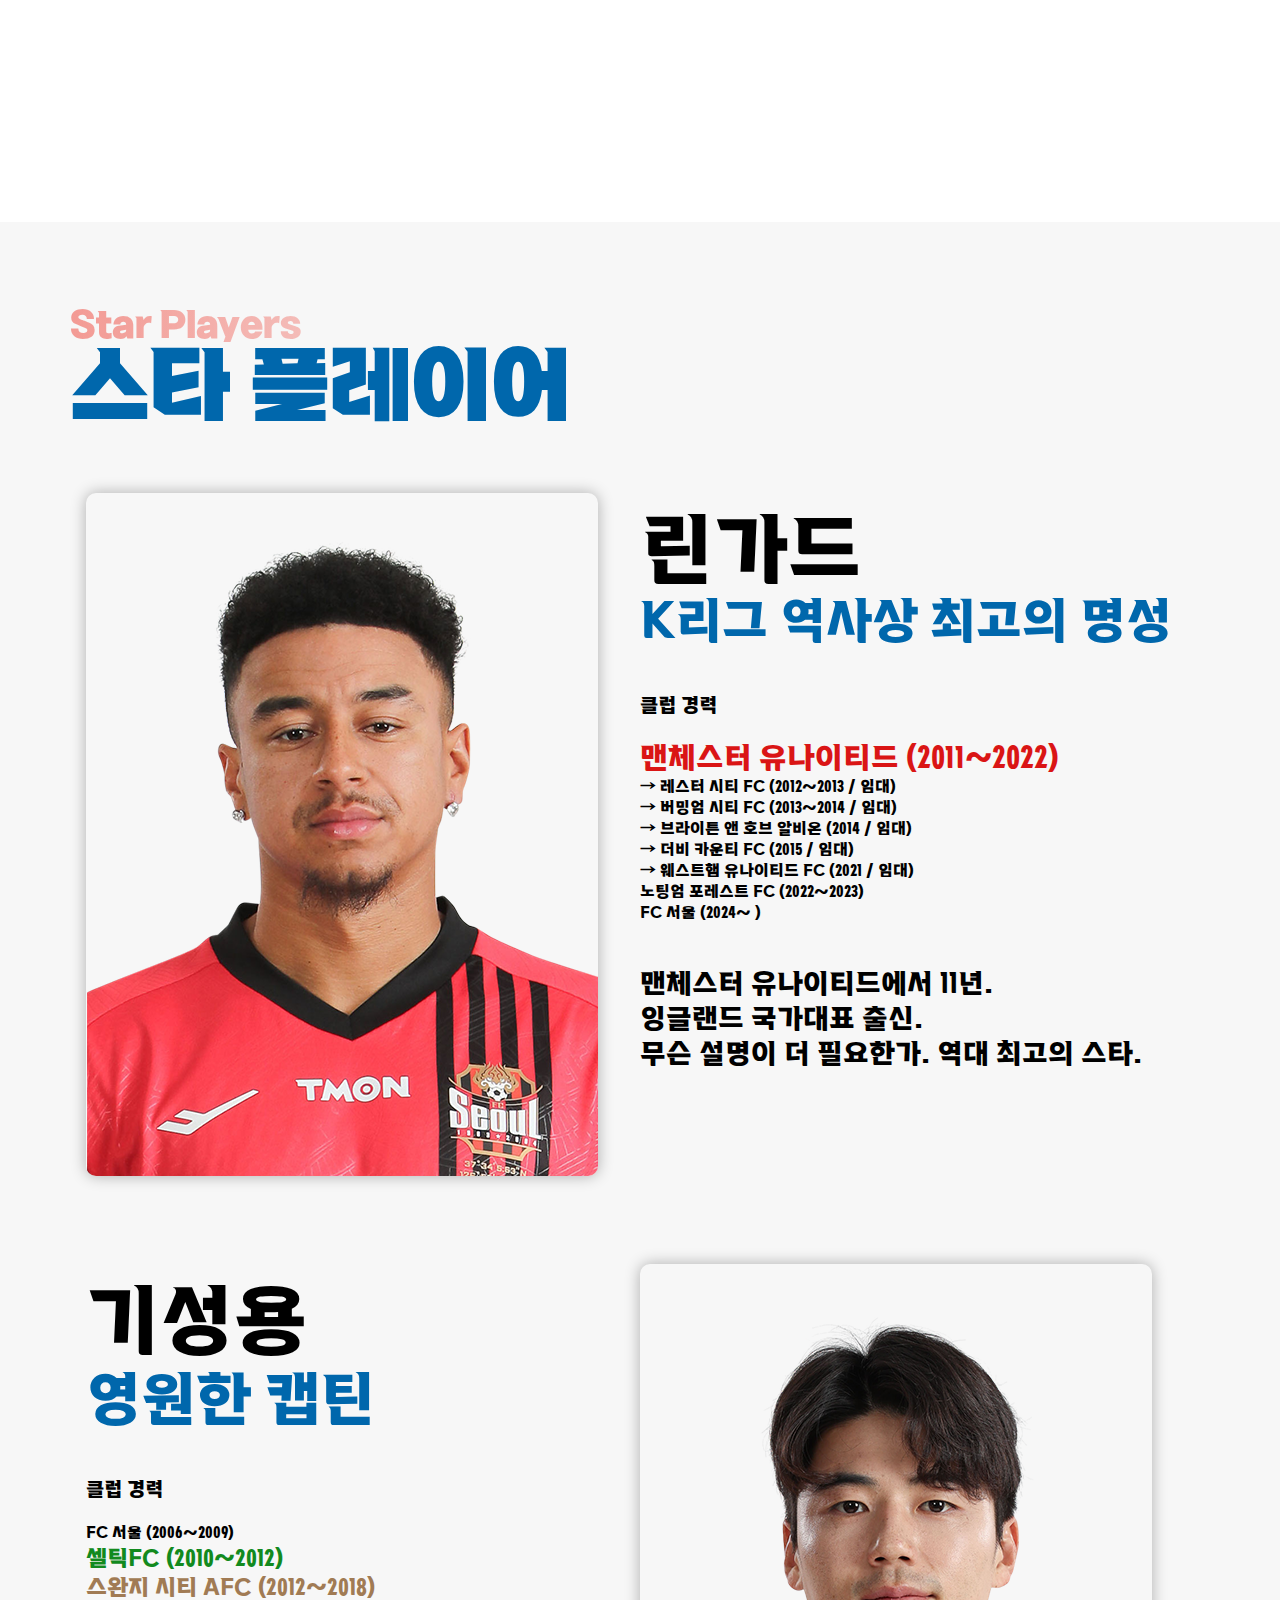
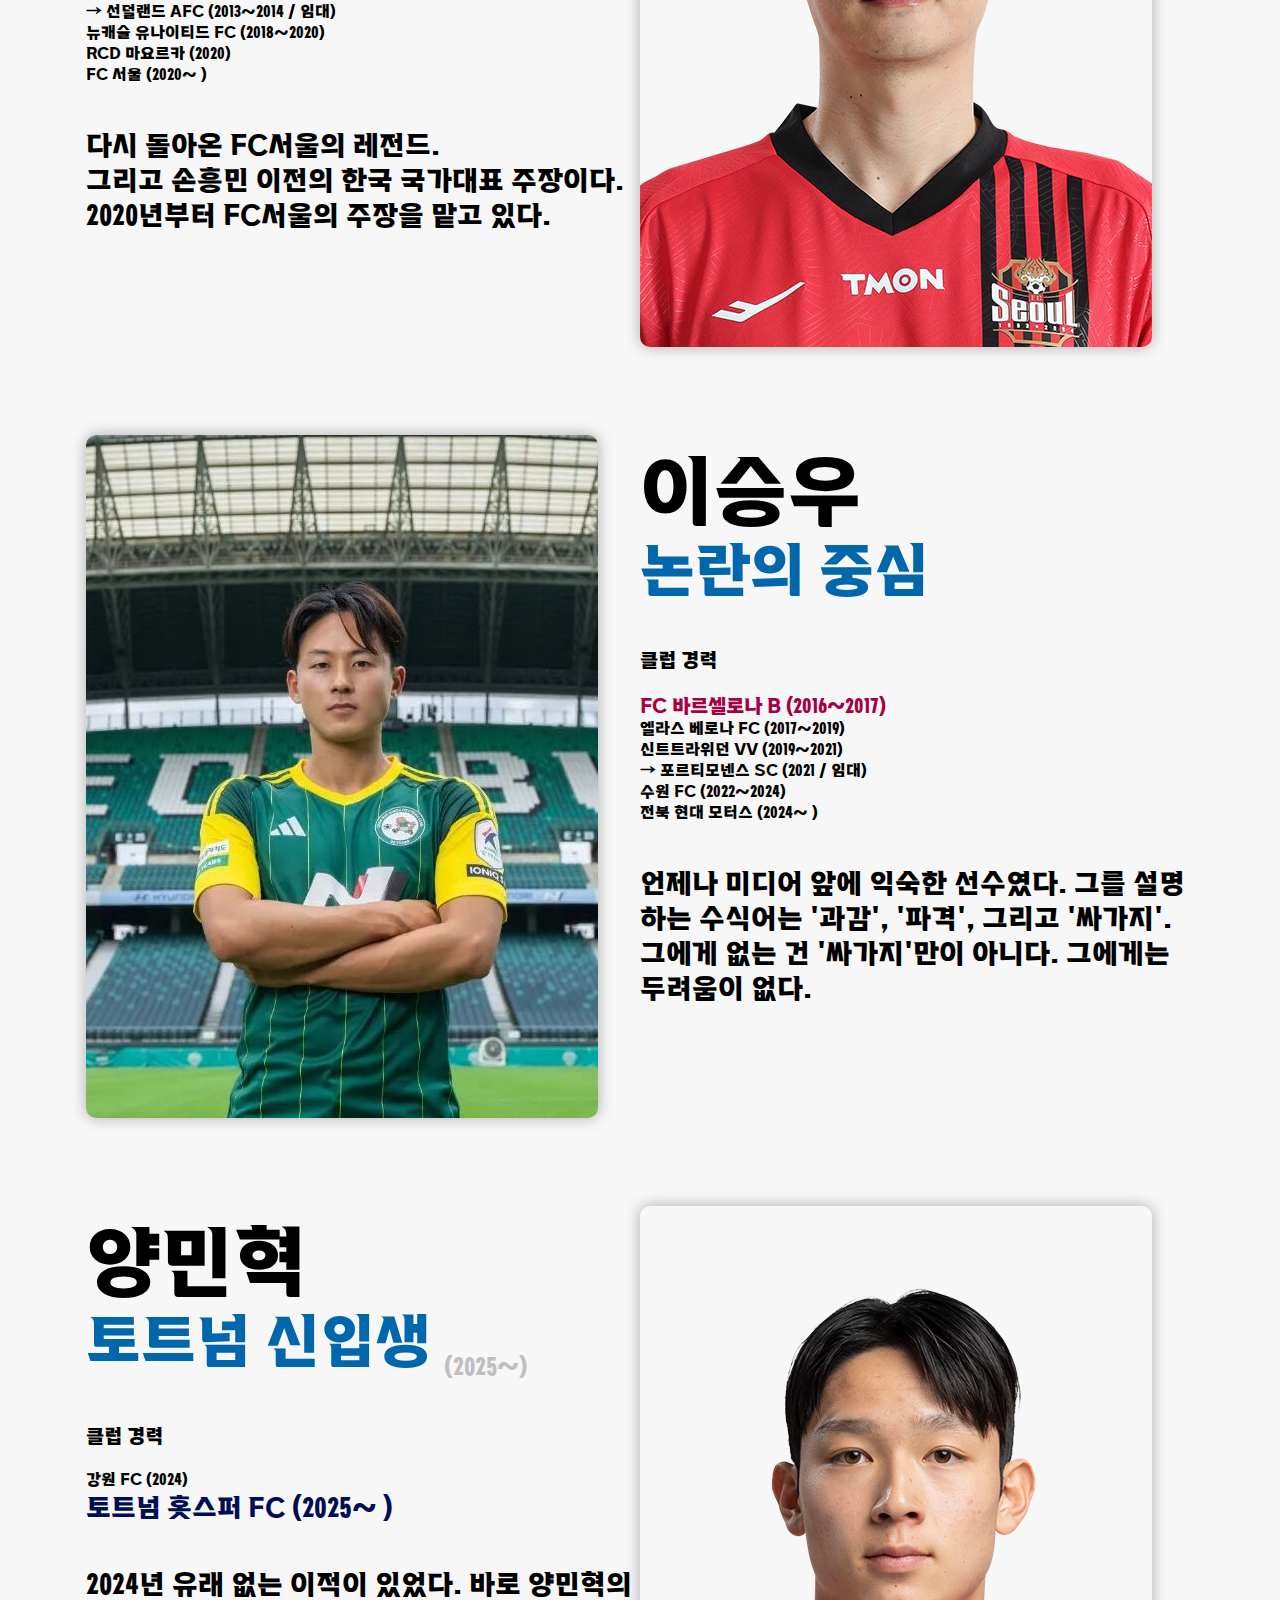
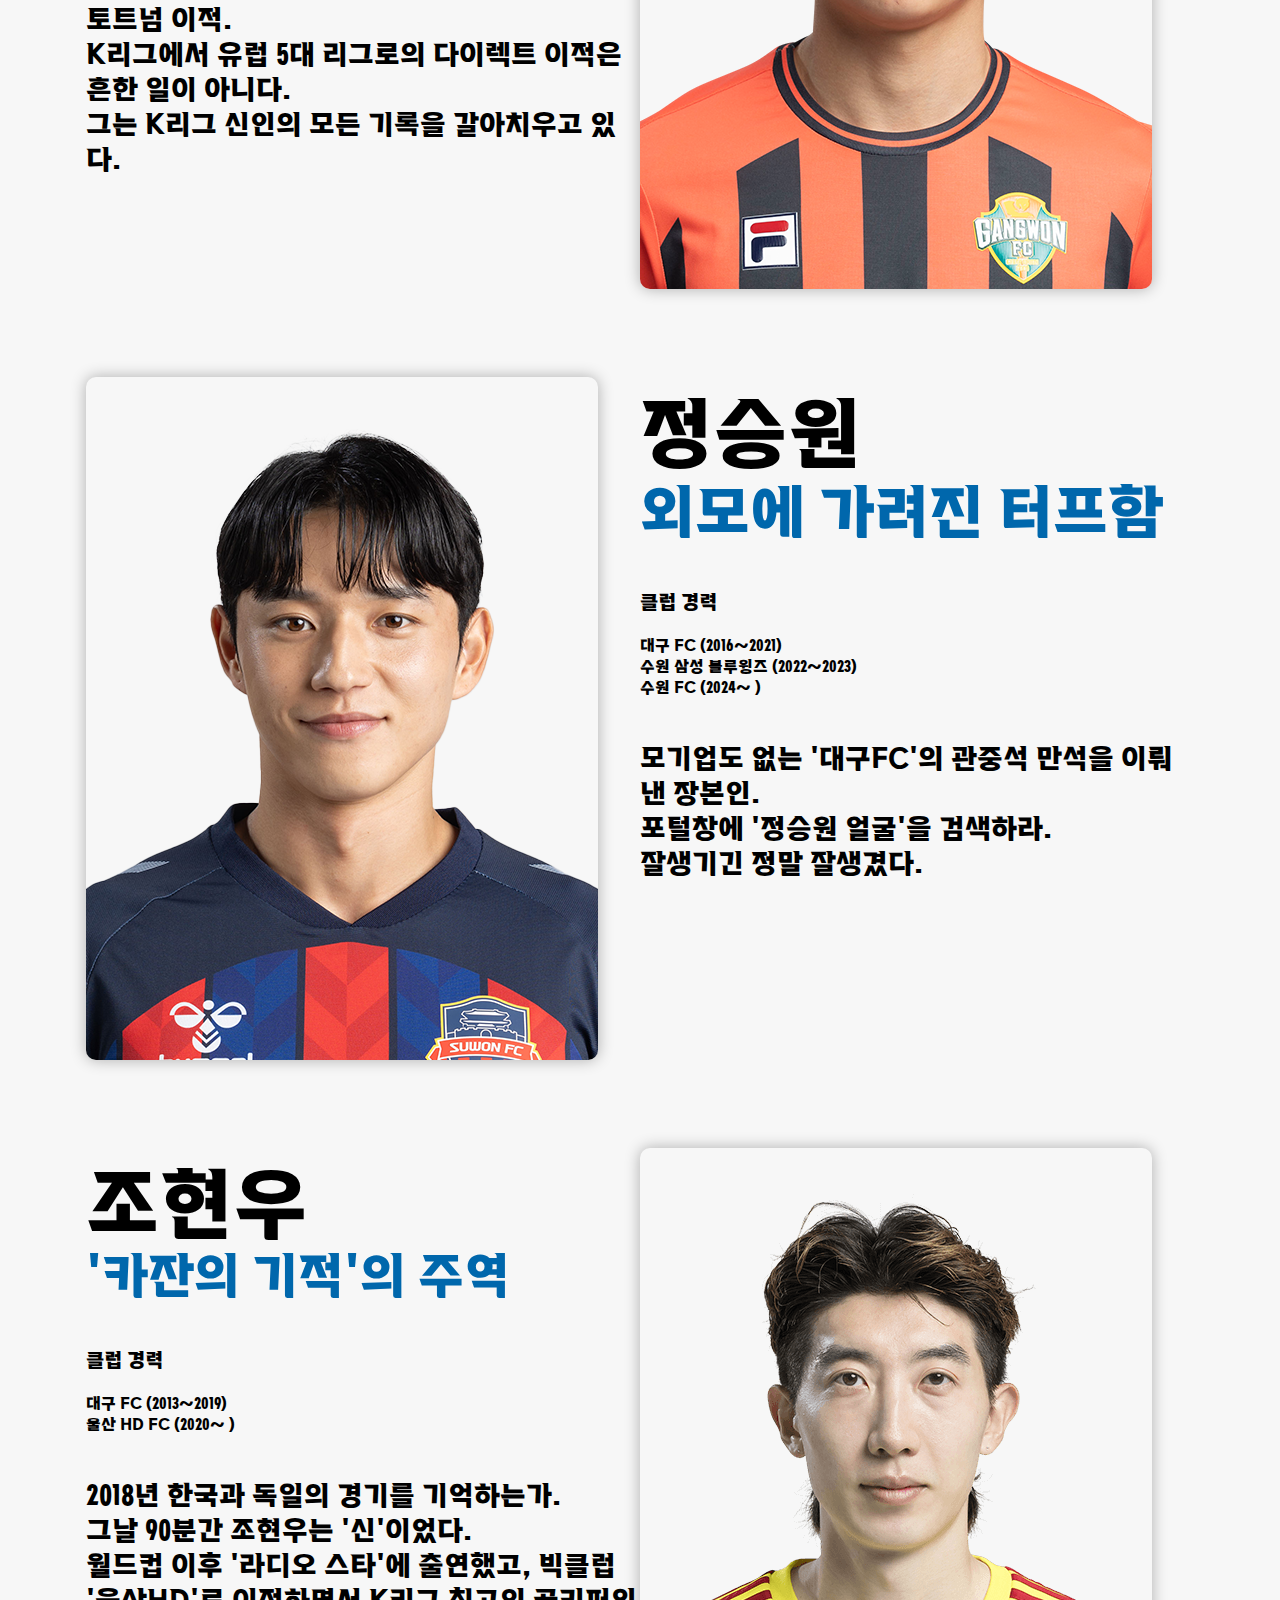
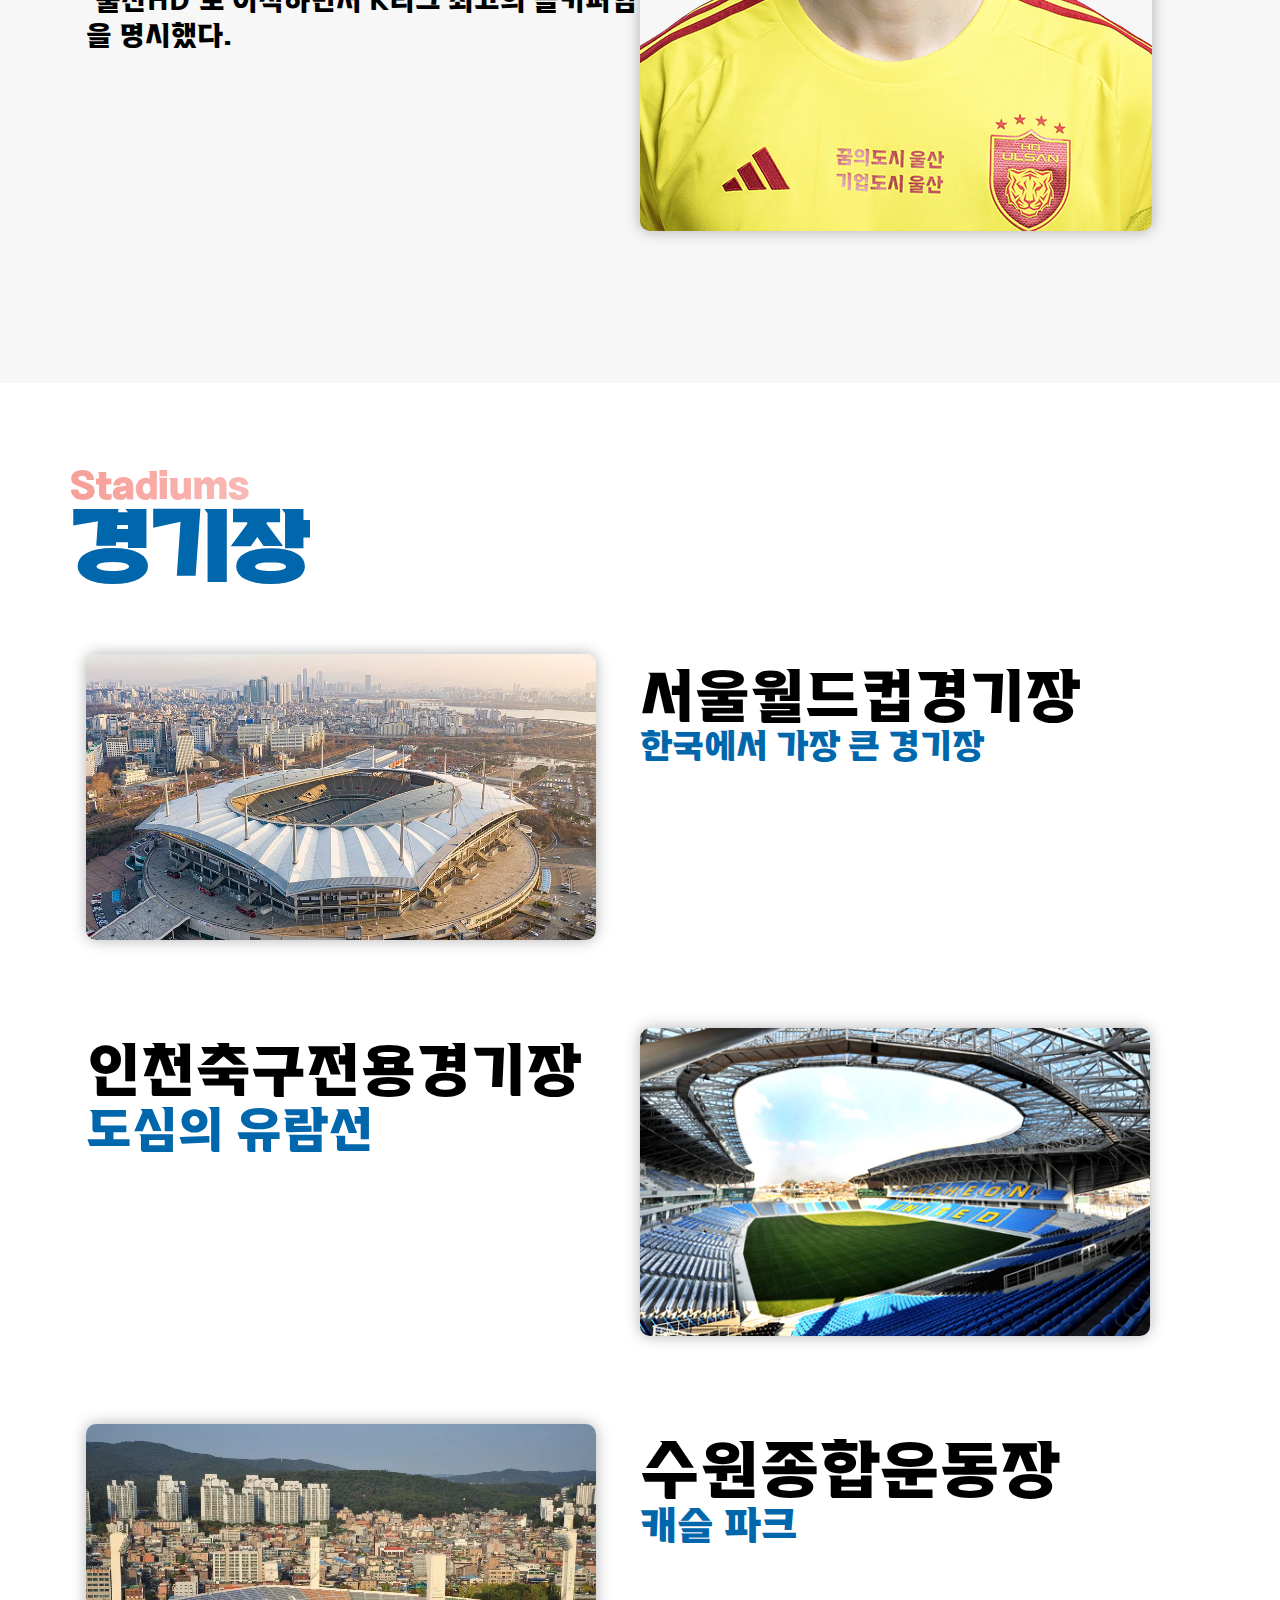
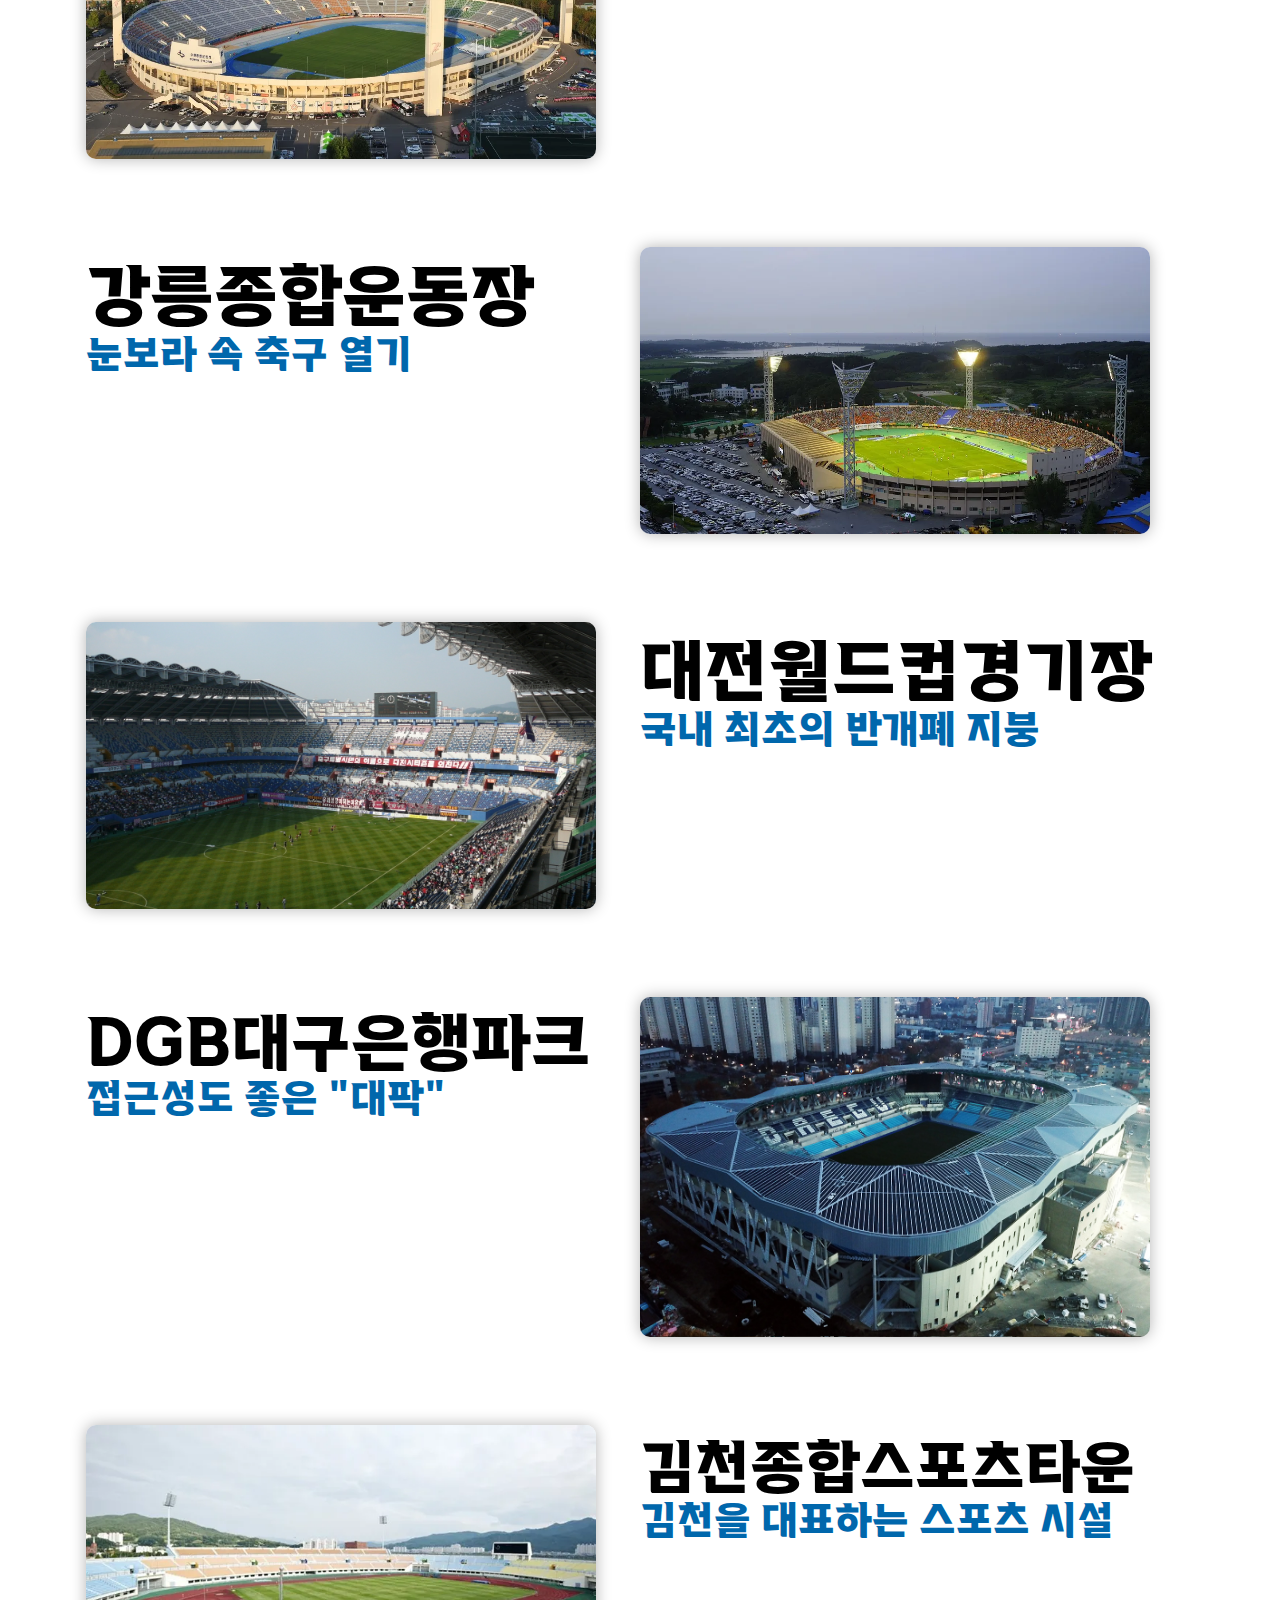
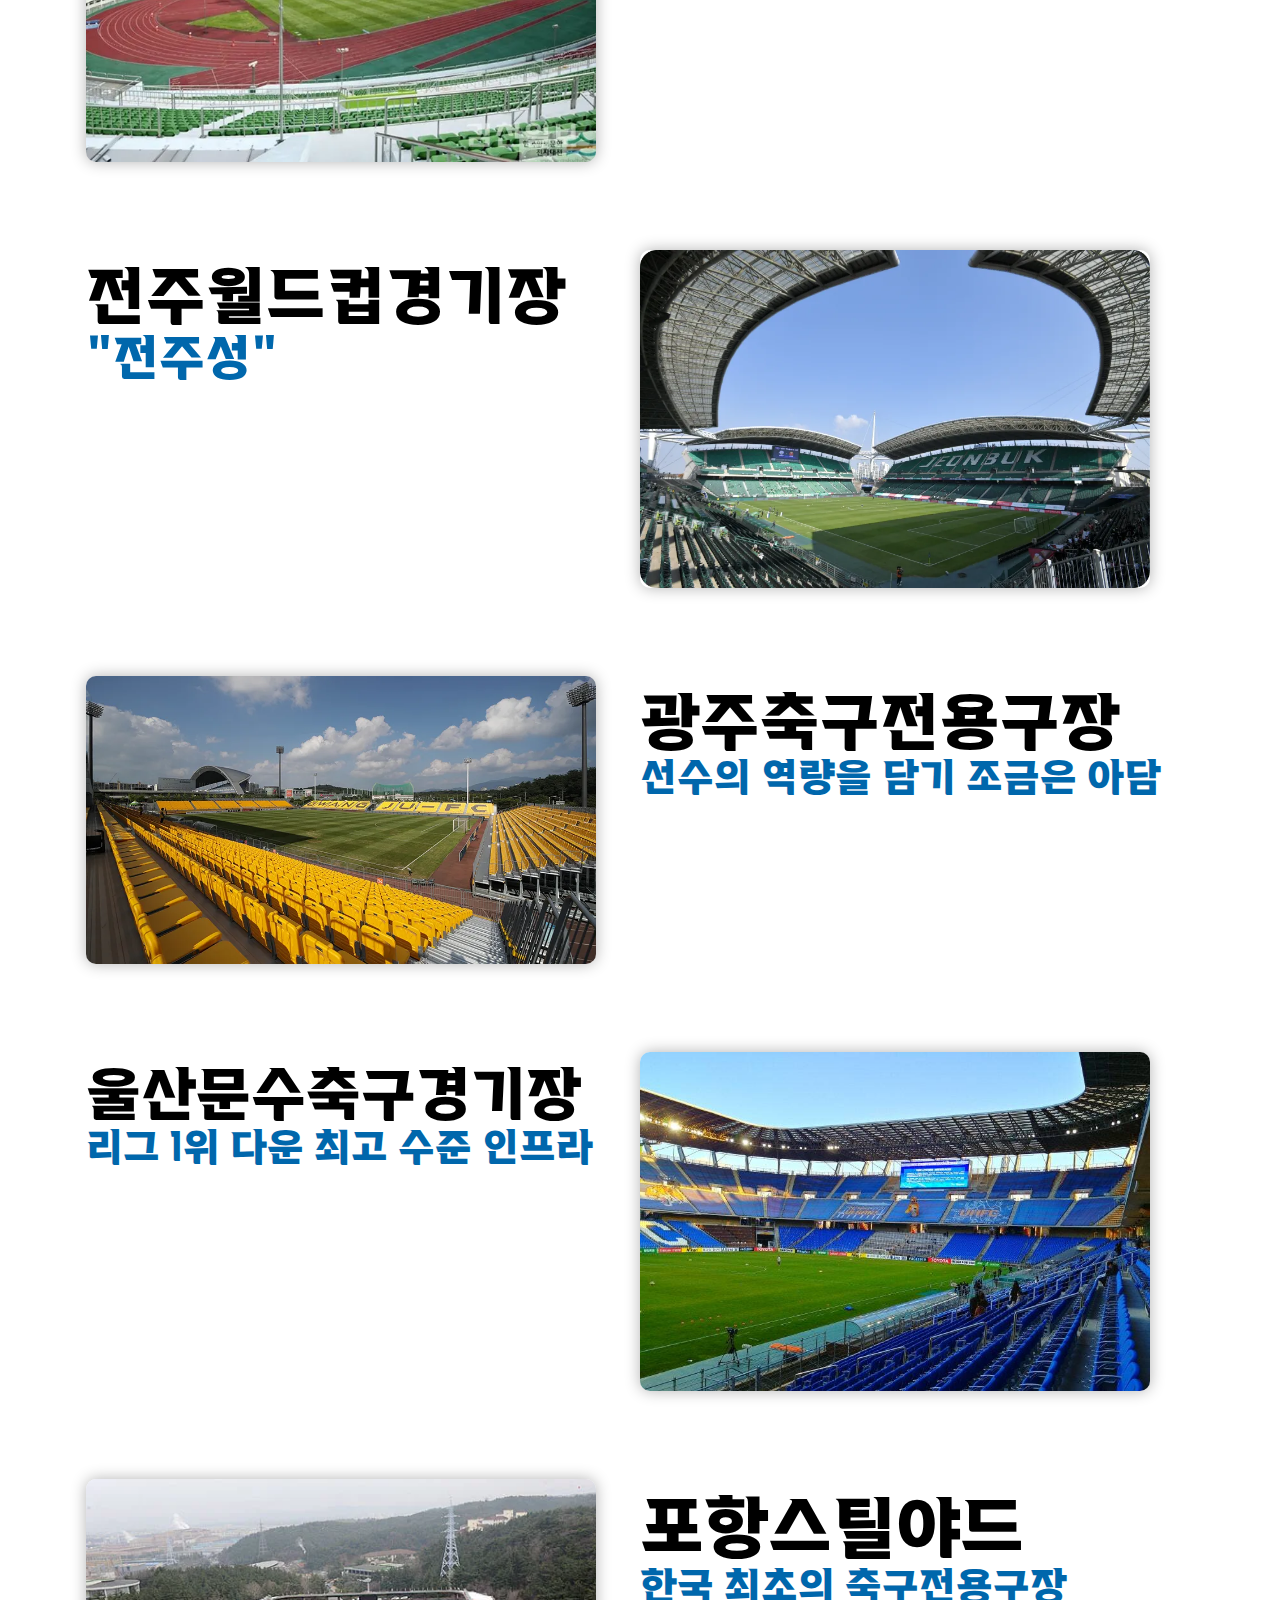
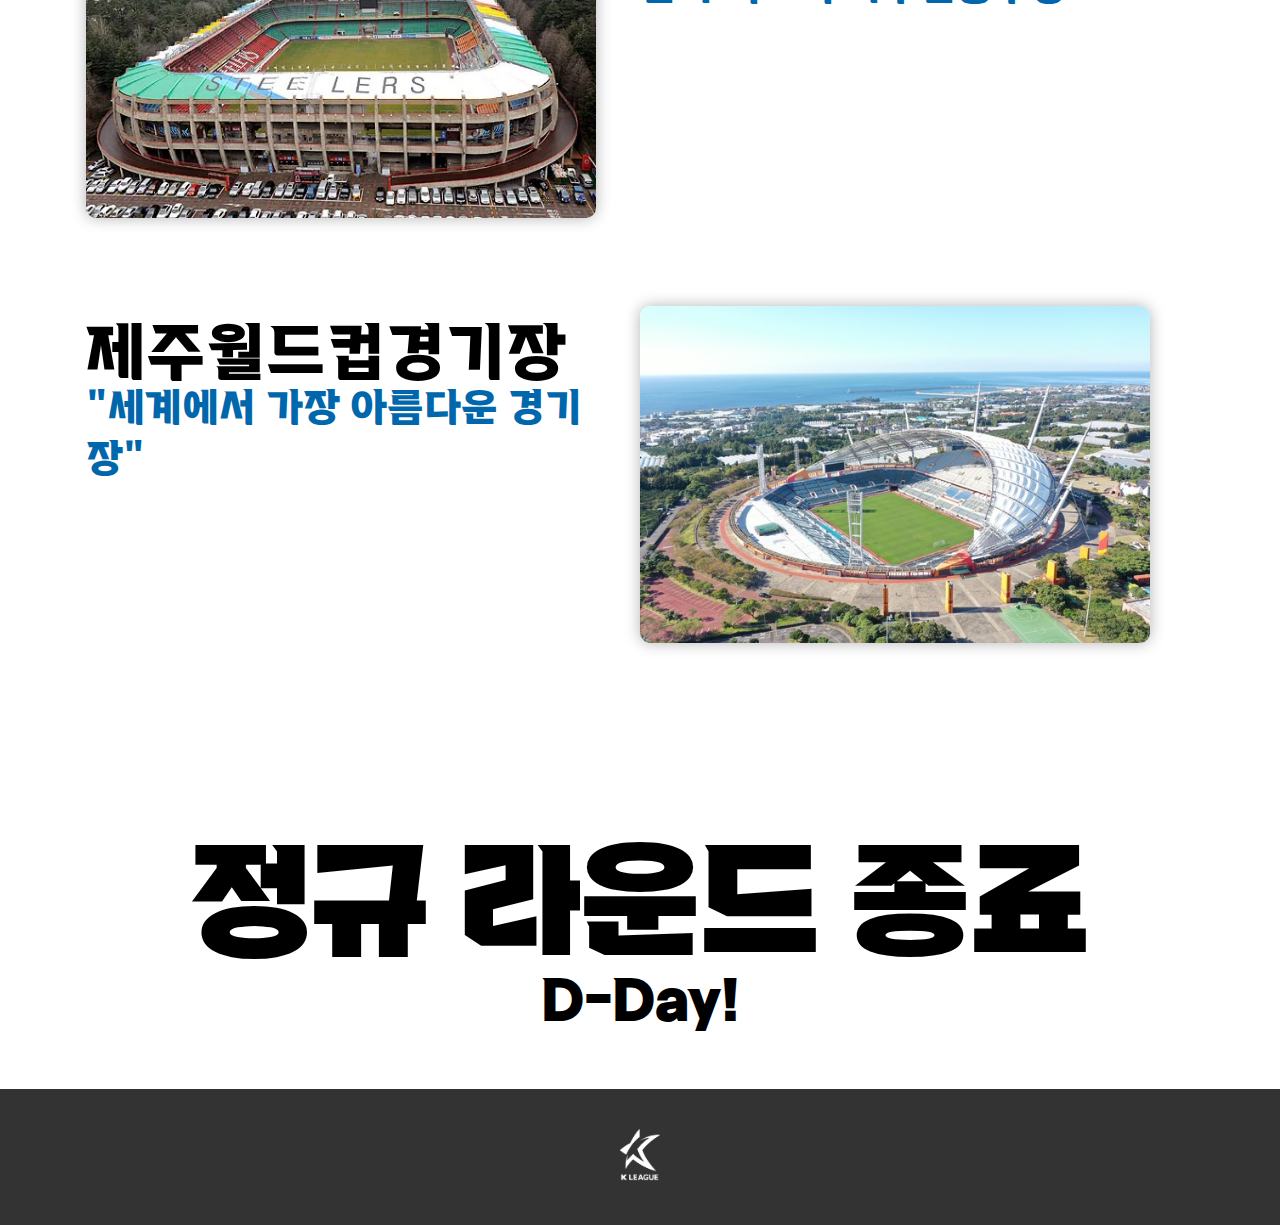
==== commit 319ef677: "Update index.html" ====
--- a/main/index.html
+++ b/main/index.html
@@ -322,6 +322,11 @@
                 <li>노팅엄 포레스트 FC (2022~2023)</li>
                 <li>FC 서울 (2024~ )</li>
               </ul>
+              <br /><br />
+              <p style="font-size: 28px">
+                맨체스터 유나이티드에서 11년. <br />잉글랜드 국가대표 출신.
+                <br />무슨 설명이 더 필요한가. 역대 최고의 스타.
+              </p>
             </div>
           </div>
 
@@ -351,6 +356,11 @@
                 <li>RCD 마요르카 (2020)</li>
                 <li>FC 서울 (2020~ )</li>
               </ul>
+              <br /><br />
+              <p style="font-size: 28px">
+                다시 돌아온 FC서울의 레전드. <br />그리고 손흥민 이전의 한국
+                국가대표 주장이다. <br />2020년부터 FC서울의 주장을 맡고 있다.
+              </p>
             </div>
             <div class="player_left">
               <img
@@ -391,6 +401,13 @@
                 <li>수원 FC (2022~2024)</li>
                 <li>전북 현대 모터스 (2024~ )</li>
               </ul>
+              <br /><br />
+              <p style="font-size: 28px">
+                언제나 미디어 앞에 익숙한 선수였다. 그를 설명하는 수식어는
+                '과감', '파격', 그리고 '싸가지'.
+                <br />그에게 없는 건 '싸가지'만이 아니다. 그에게는 두려움이
+                없다.
+              </p>
             </div>
           </div>
 
@@ -416,6 +433,12 @@
                   토트넘 홋스퍼 FC (2025~ )
                 </li>
               </ul>
+              <br /><br />
+              <p style="font-size: 28px">
+                2024년 유래 없는 이적이 있었다. 바로 양민혁의 토트넘 이적.
+                <br />K리그에서 유럽 5대 리그로의 다이렉트 이적은 흔한 일이
+                아니다. <br />그는 K리그 신인의 모든 기록을 갈아치우고 있다.
+              </p>
             </div>
             <div class="player_left">
               <img
@@ -451,6 +474,12 @@
                 <li>수원 삼성 블루윙즈 (2022~2023)</li>
                 <li>수원 FC (2024~ )</li>
               </ul>
+              <br /><br />
+              <p style="font-size: 28px">
+                모기업도 없는 '대구FC'의 관중석 만석을 이뤄낸 장본인.
+                <br />포털창에 '정승원 얼굴'을 검색하라. <br />잘생기긴 정말
+                잘생겼다.
+              </p>
             </div>
           </div>
 
@@ -471,6 +500,13 @@
                 <li>대구 FC (2013~2019)</li>
                 <li>울산 HD FC (2020~ )</li>
               </ul>
+              <br /><br />
+              <p style="font-size: 28px">
+                2018년 한국과 독일의 경기를 기억하는가.
+                <br />그날 90분간 조현우는 '신'이었다. <br />월드컵 이후 '라디오
+                스타'에 출연했고, 빅클럽 '울산HD'로 이적하면서 K리그 최고의
+                골키퍼임을 명시했다.
+              </p>
             </div>
             <div class="player_left">
               <img
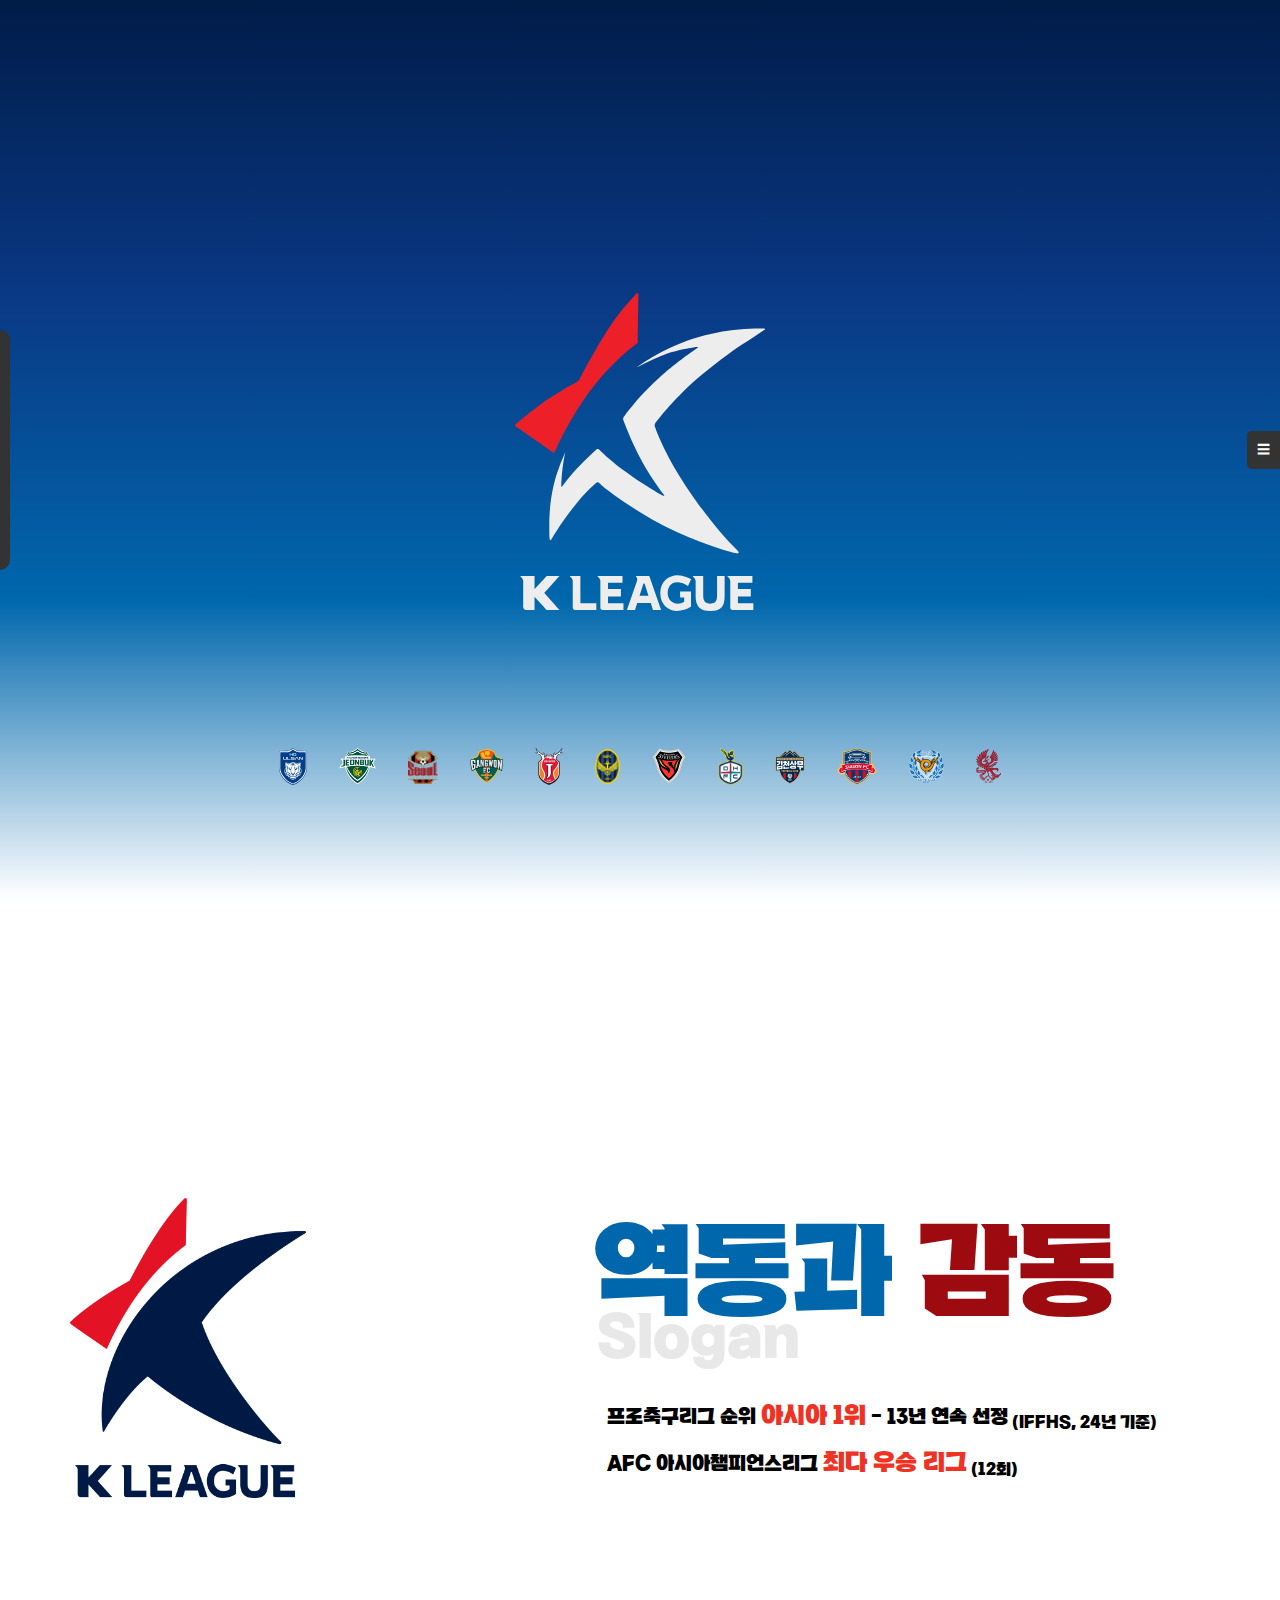
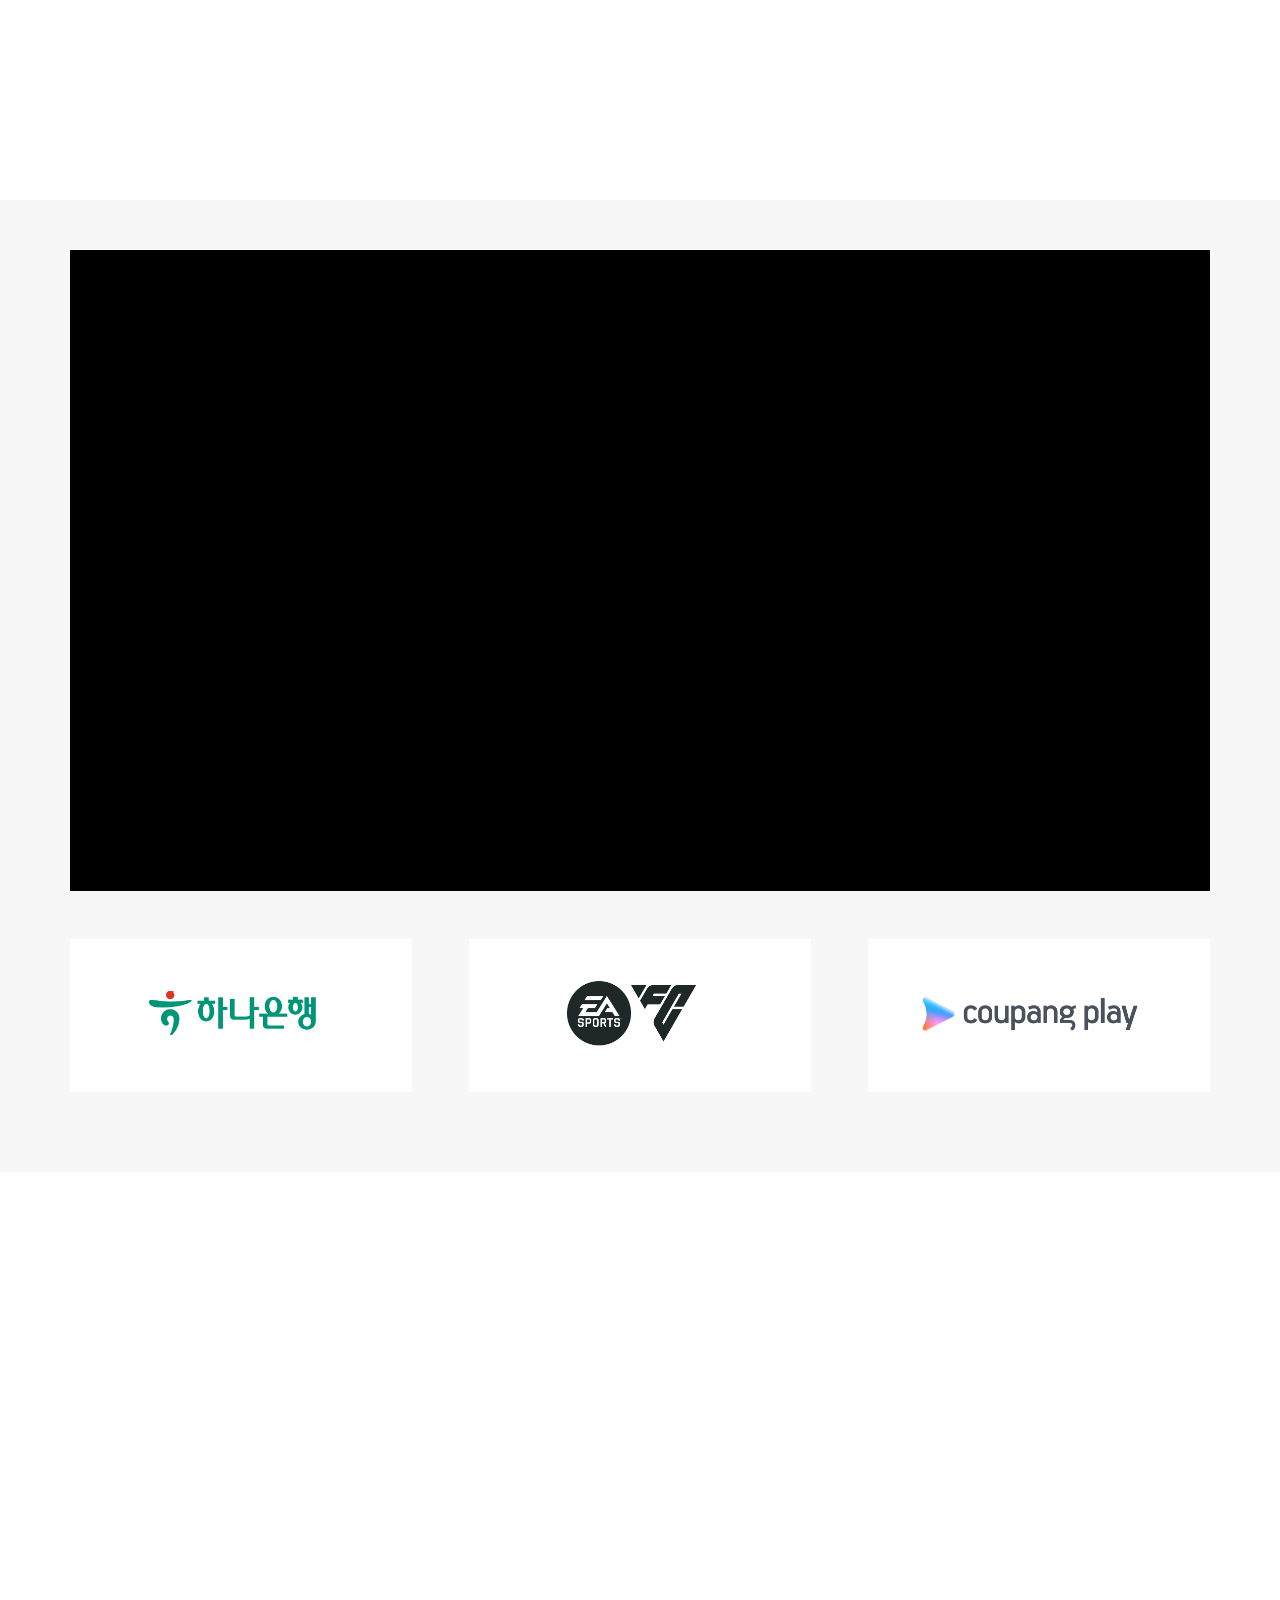
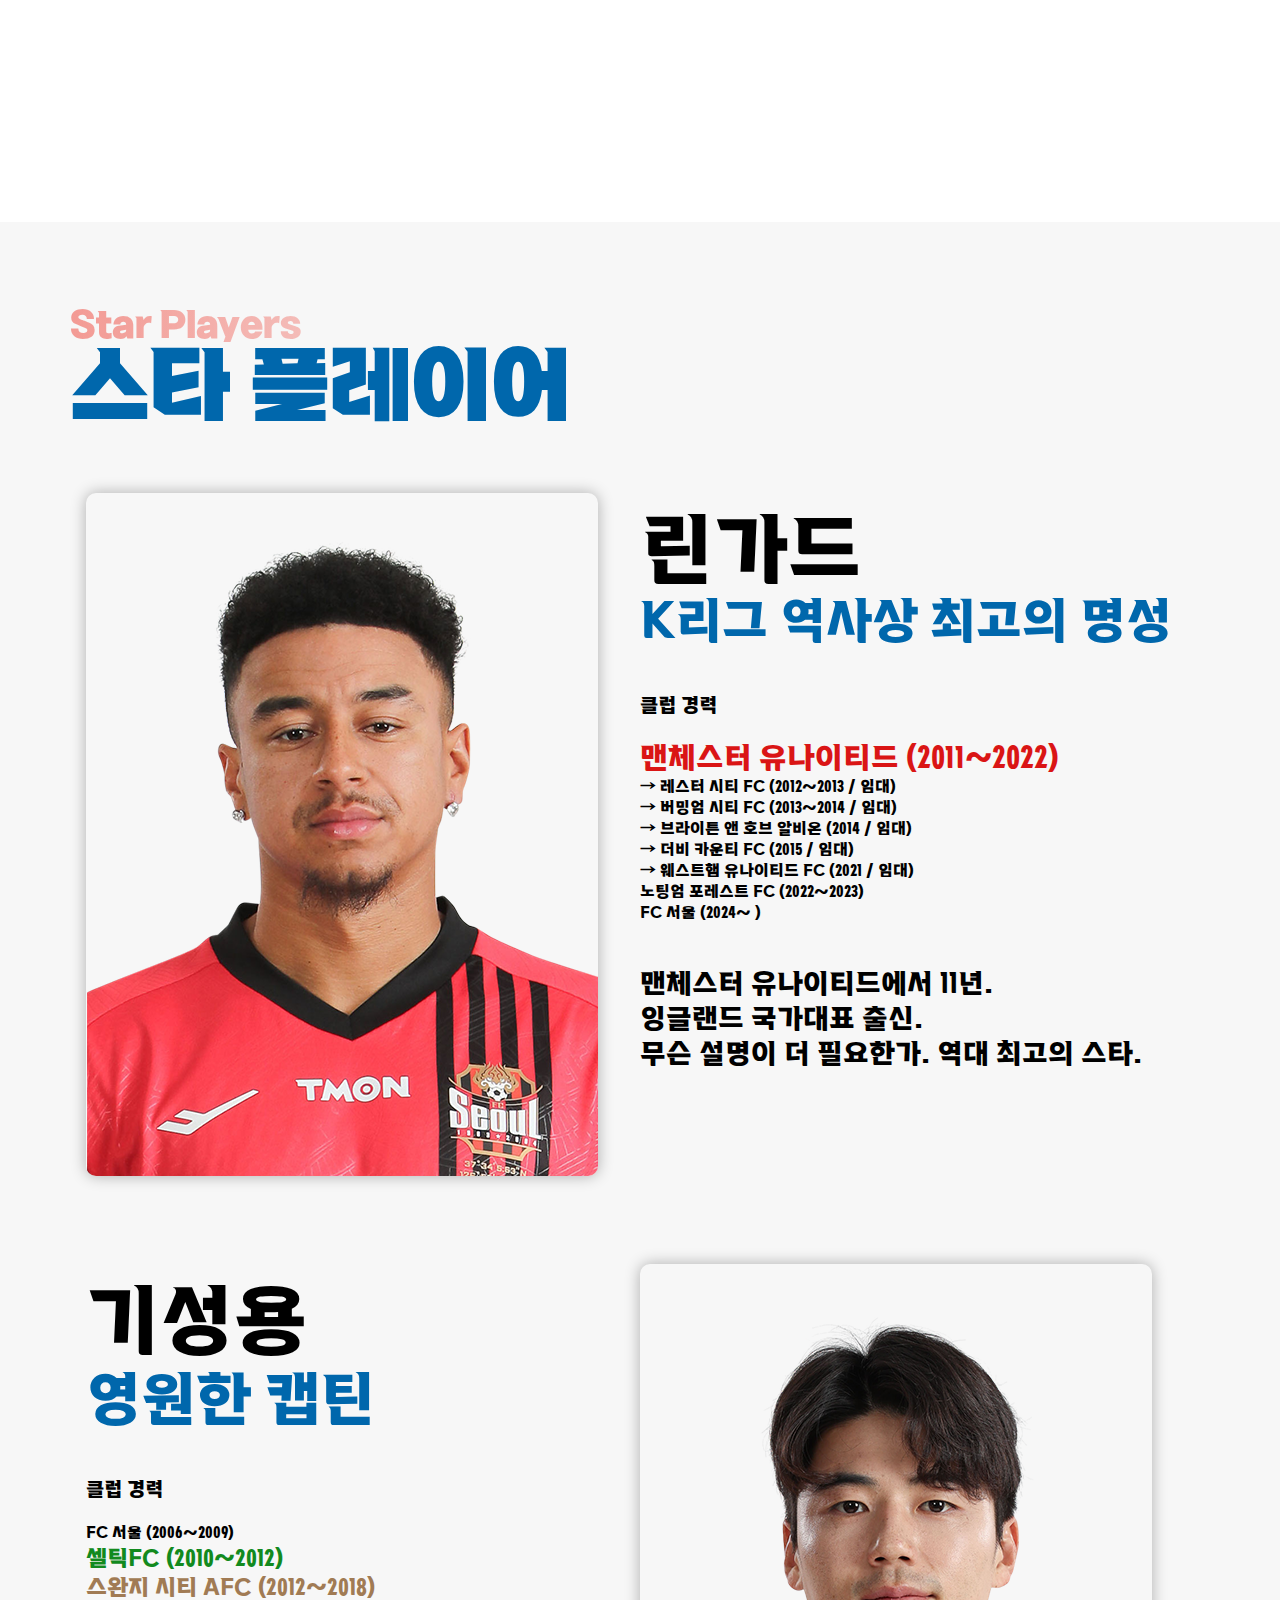
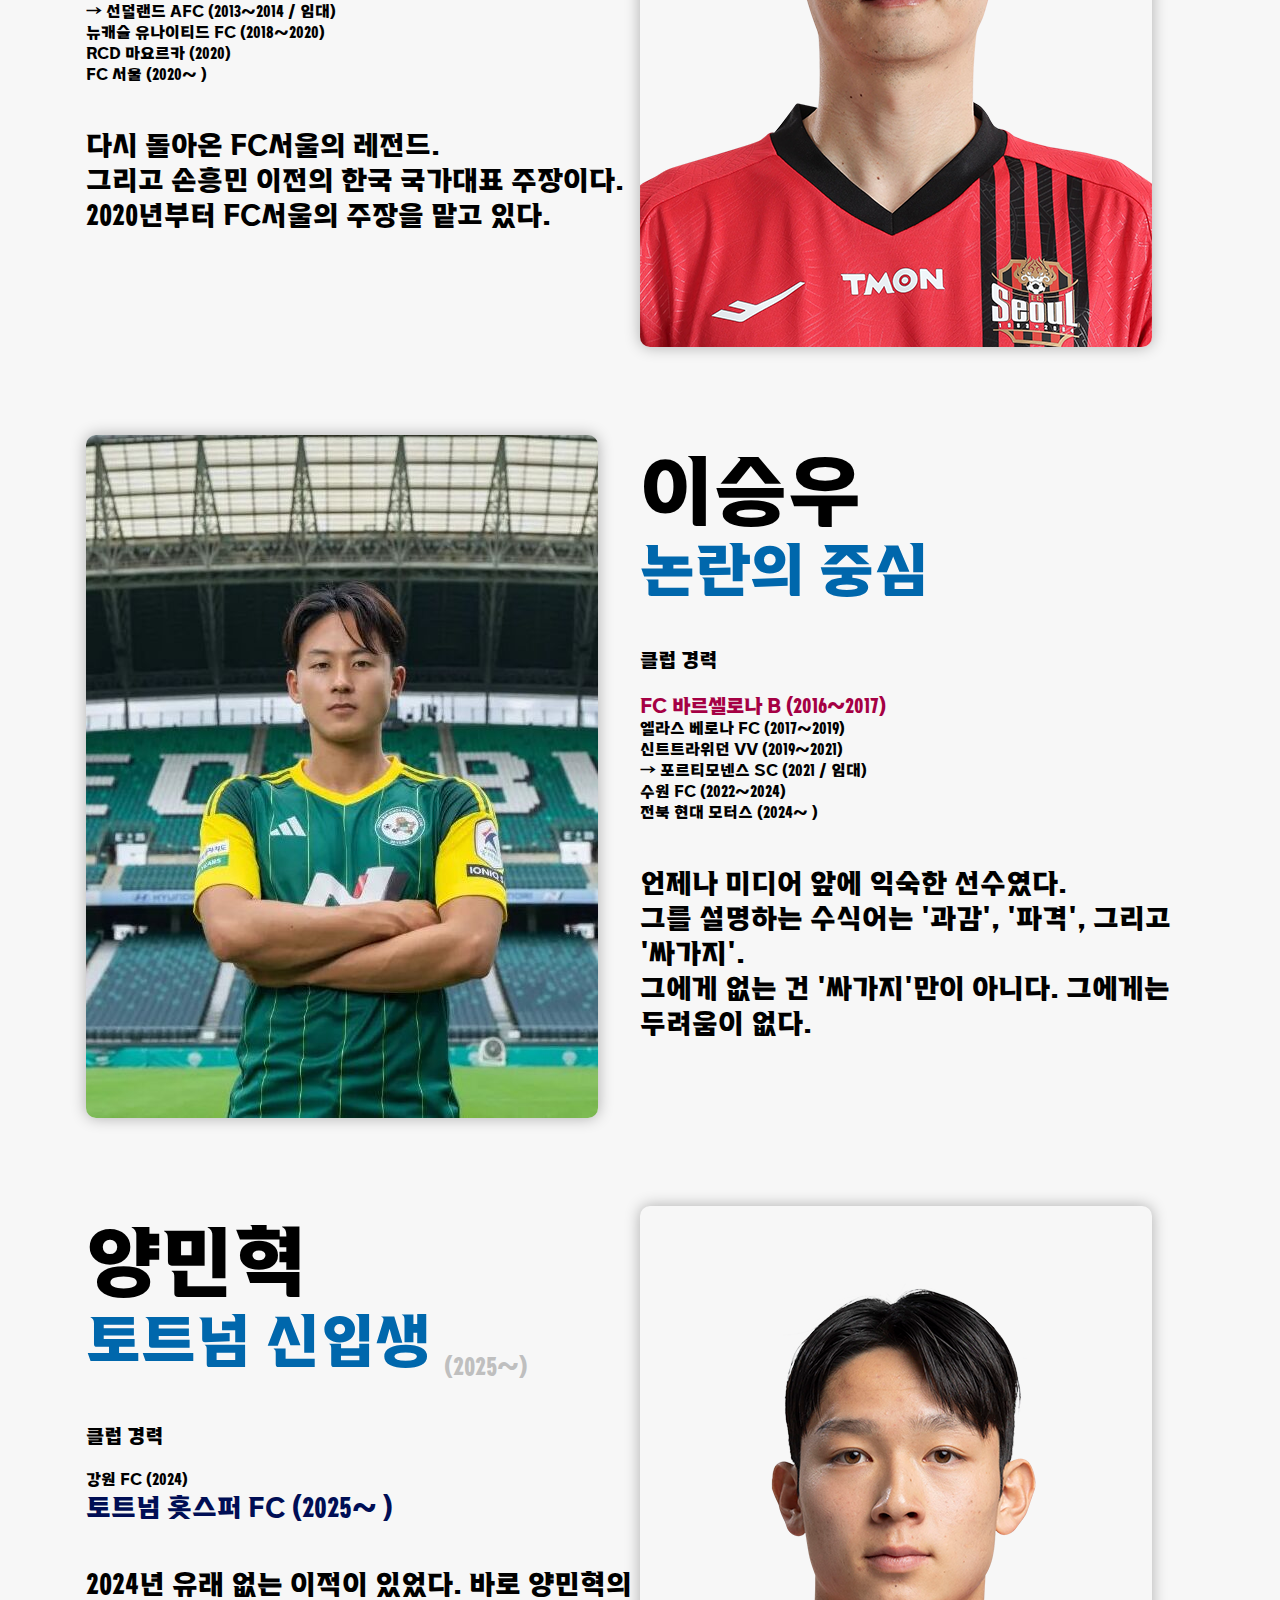
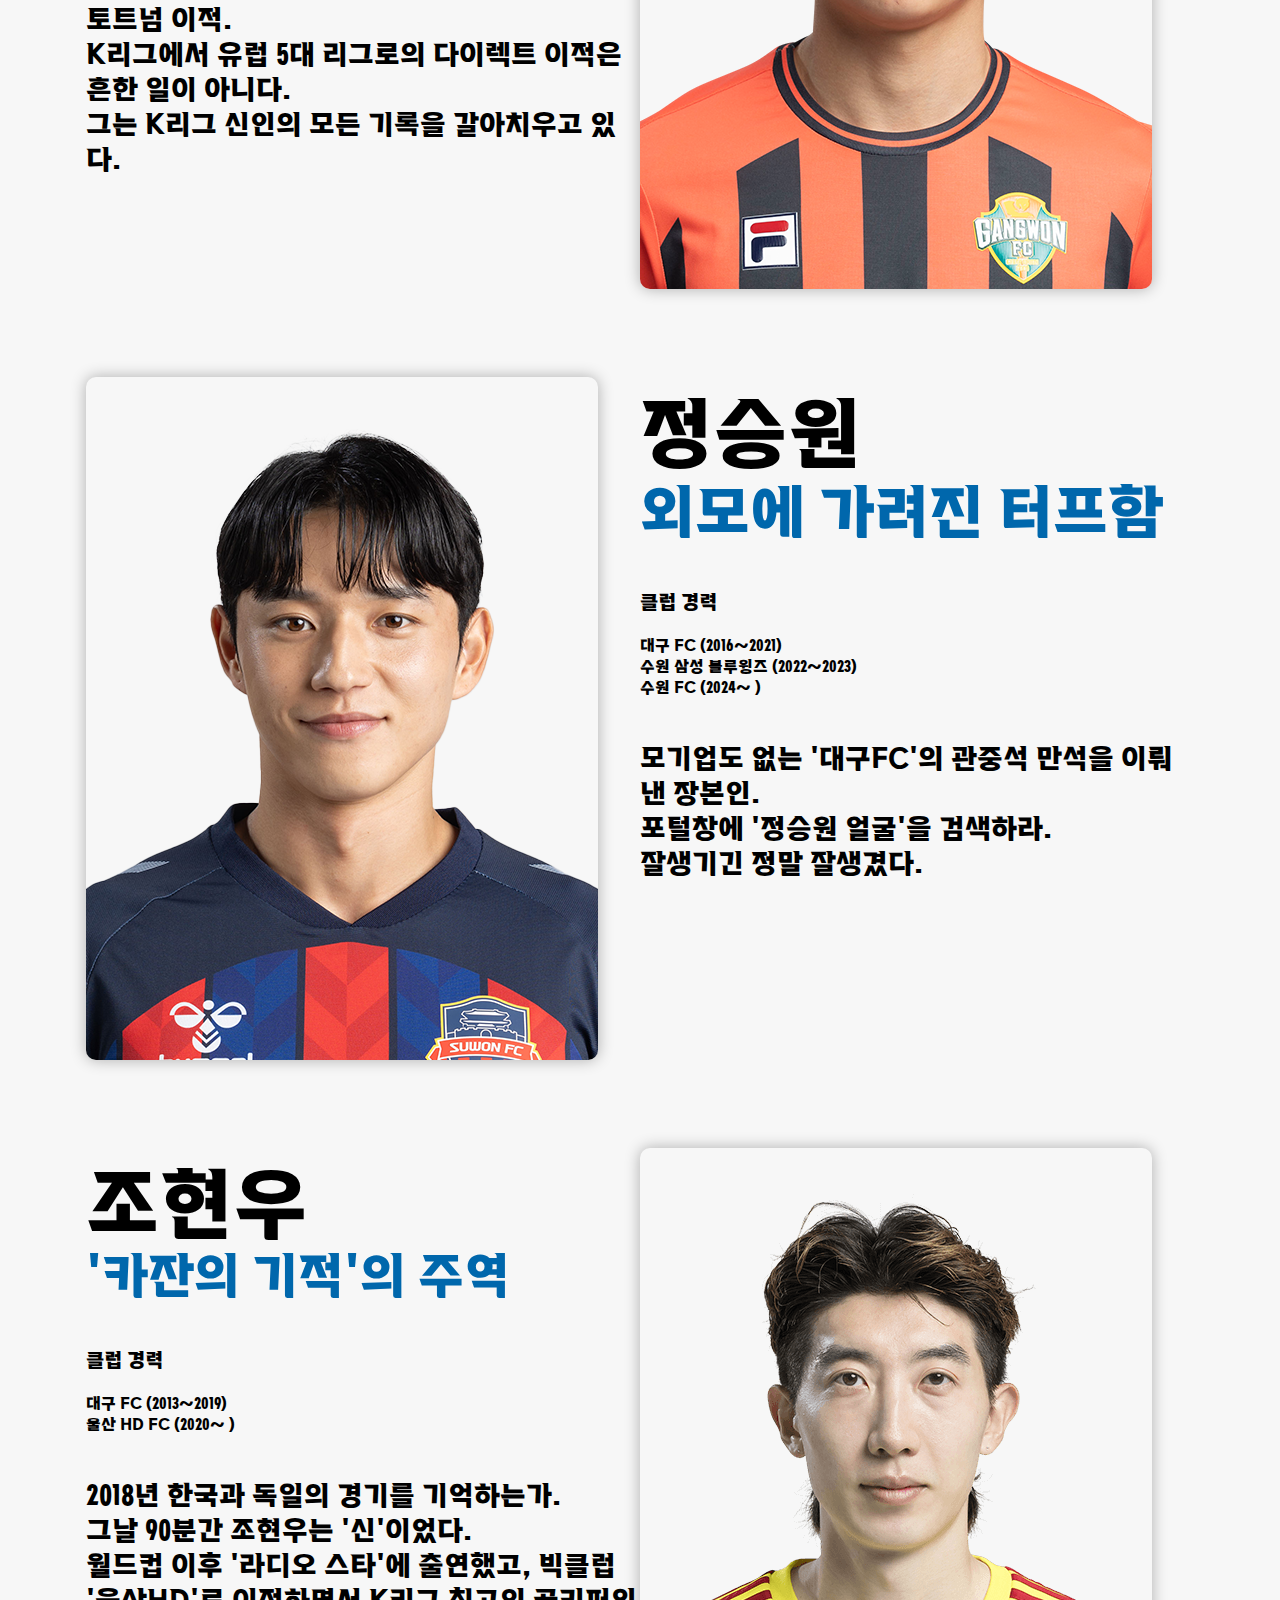
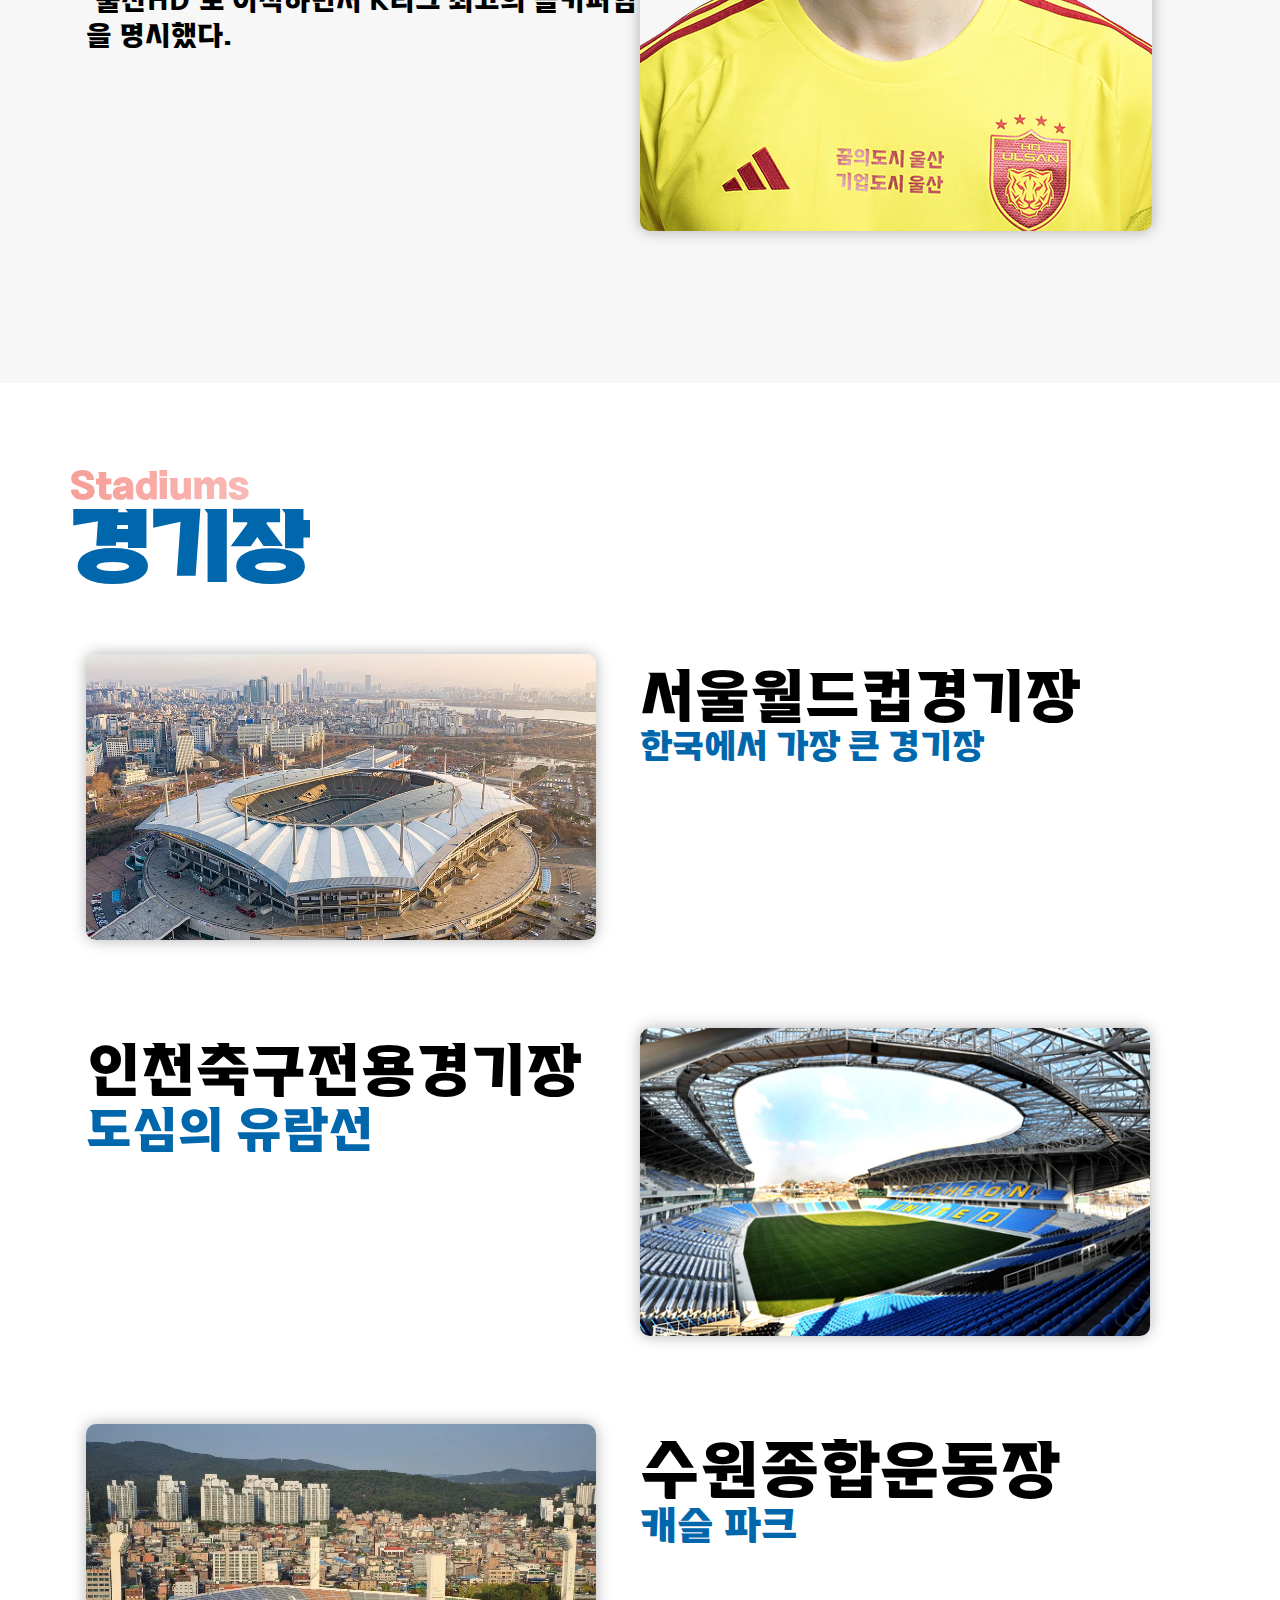
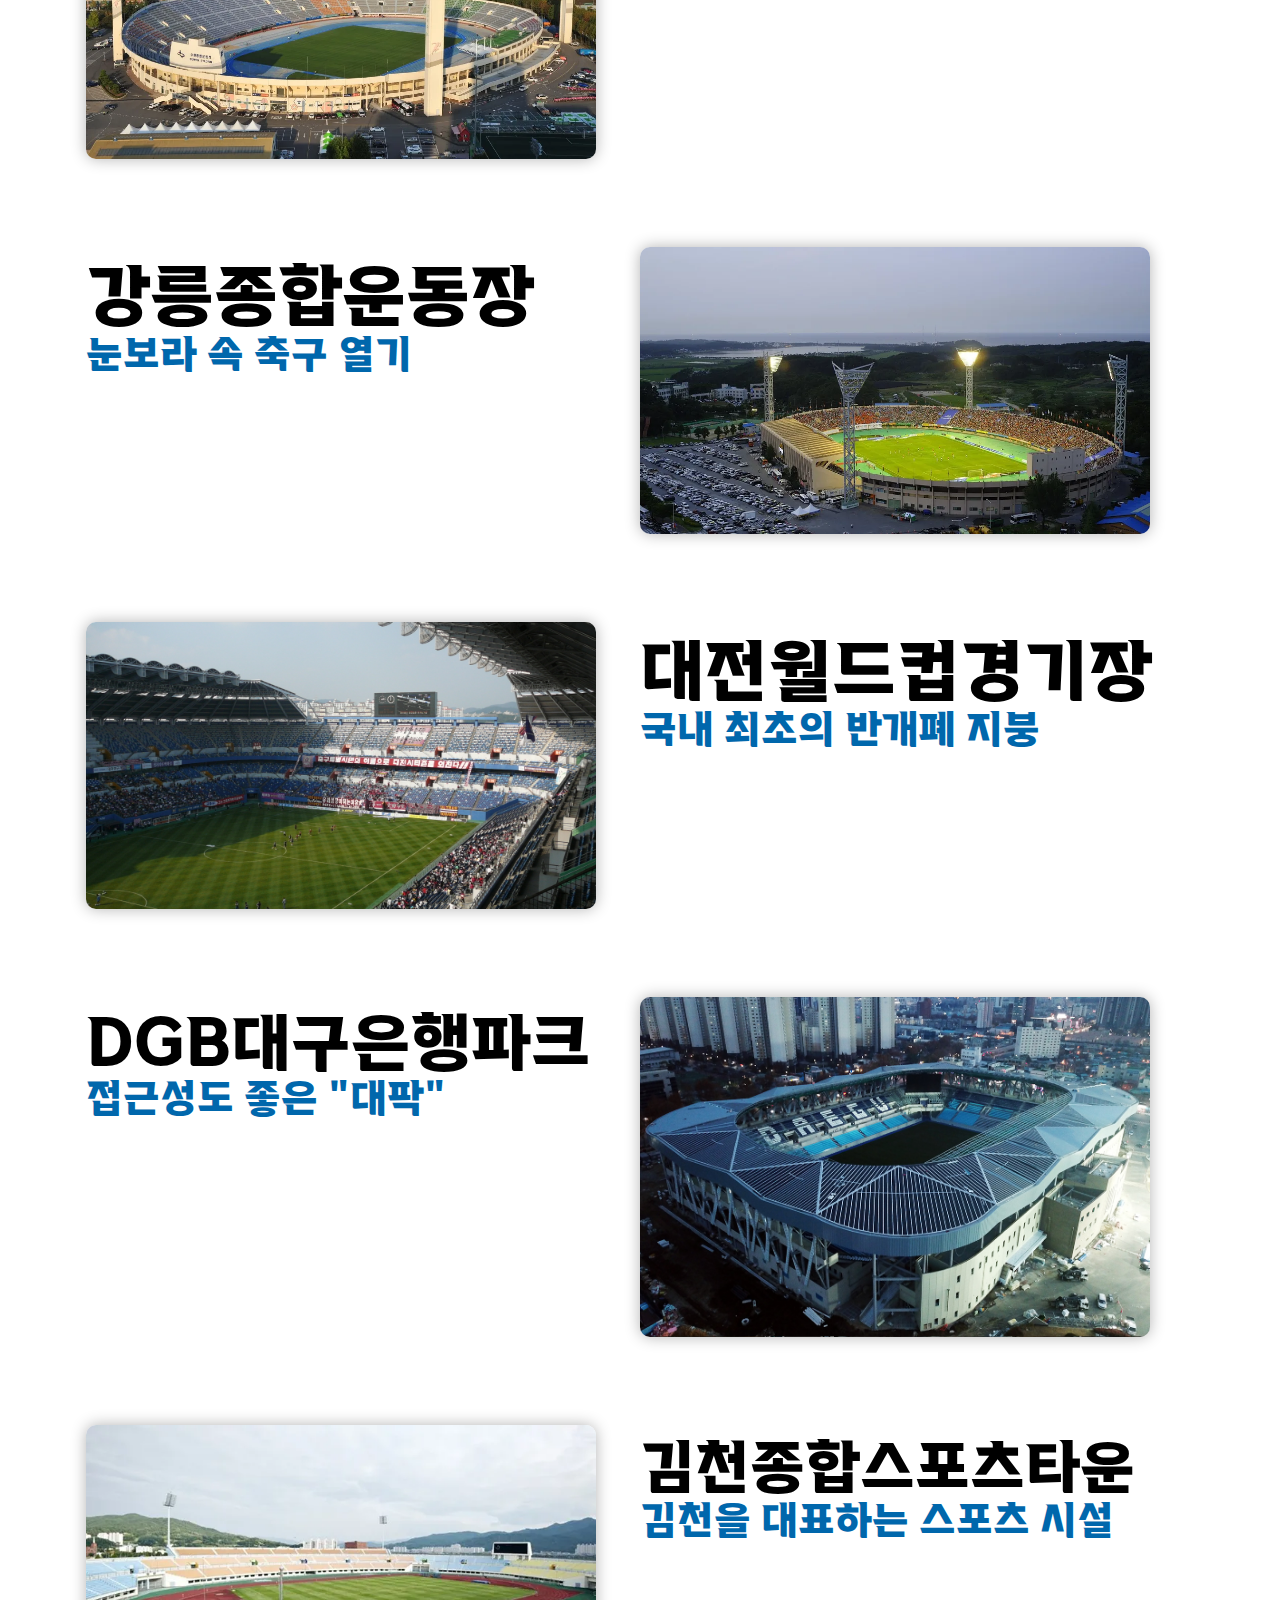
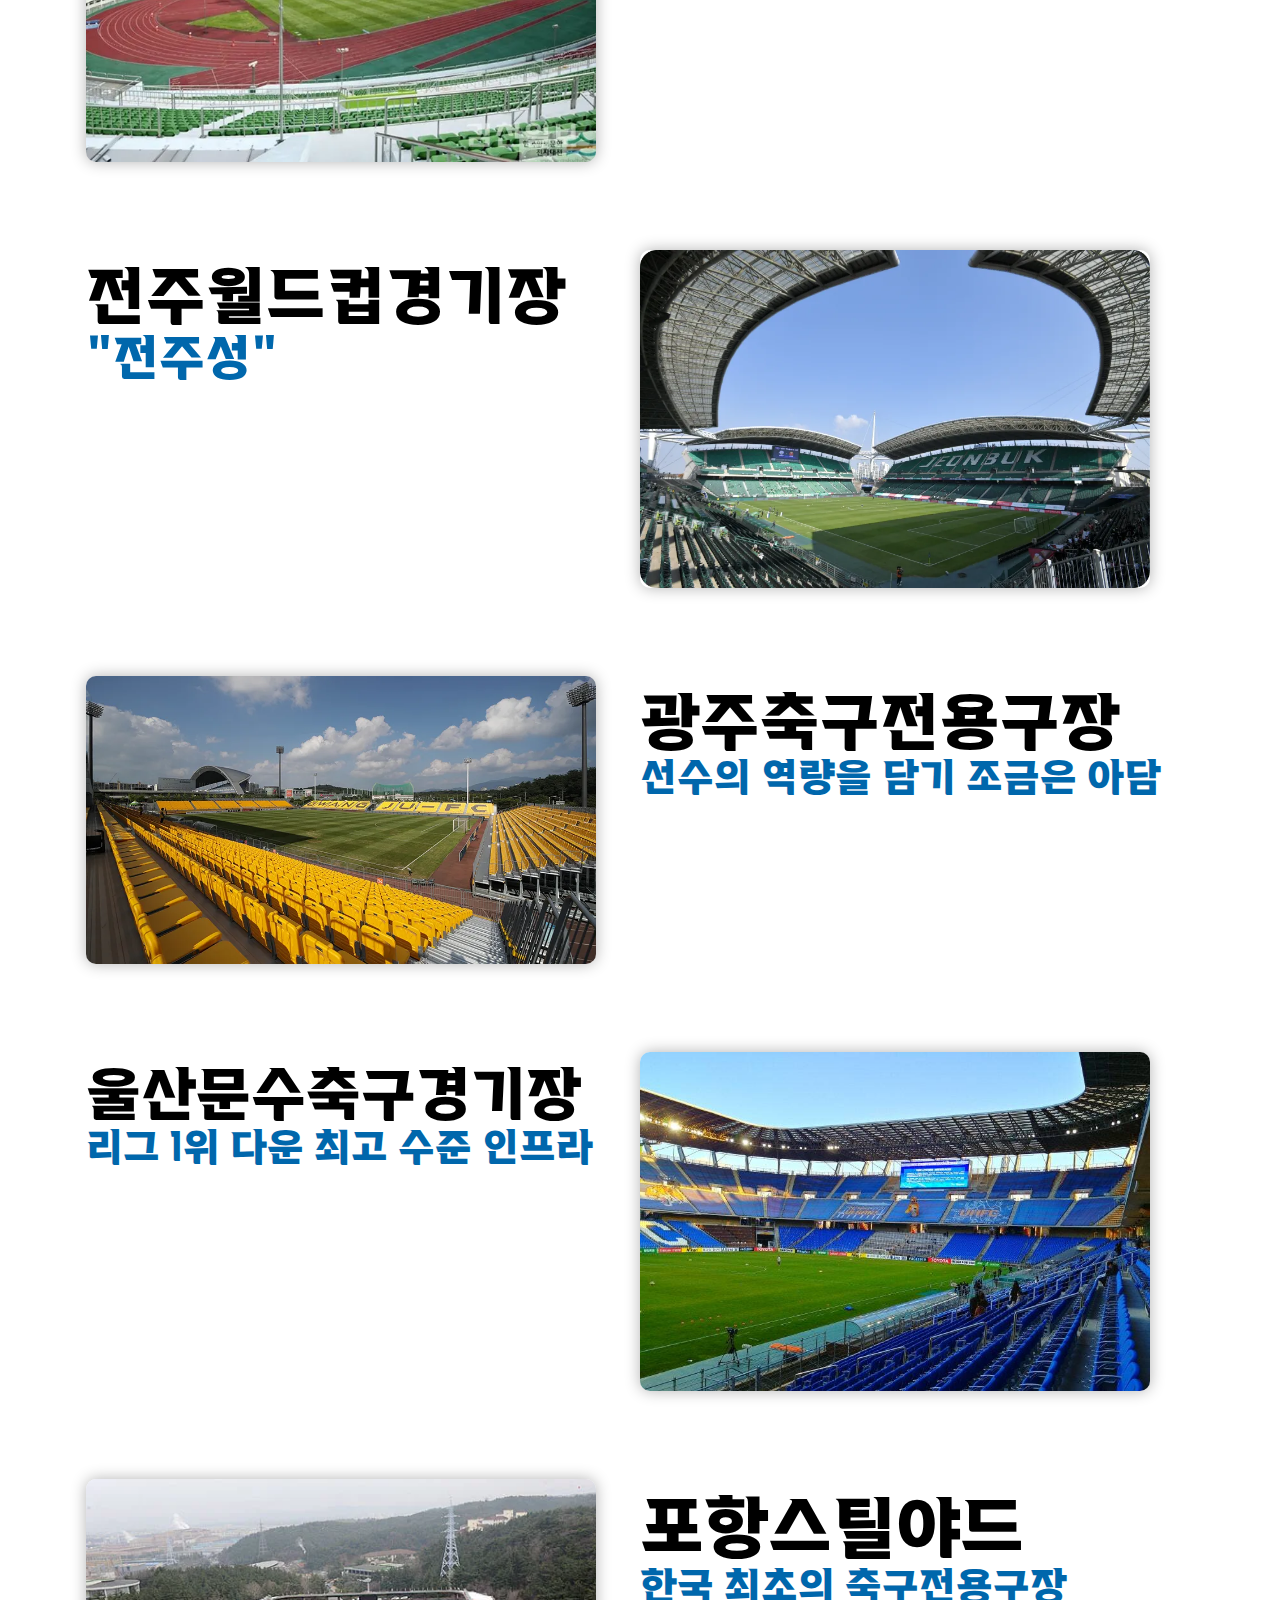
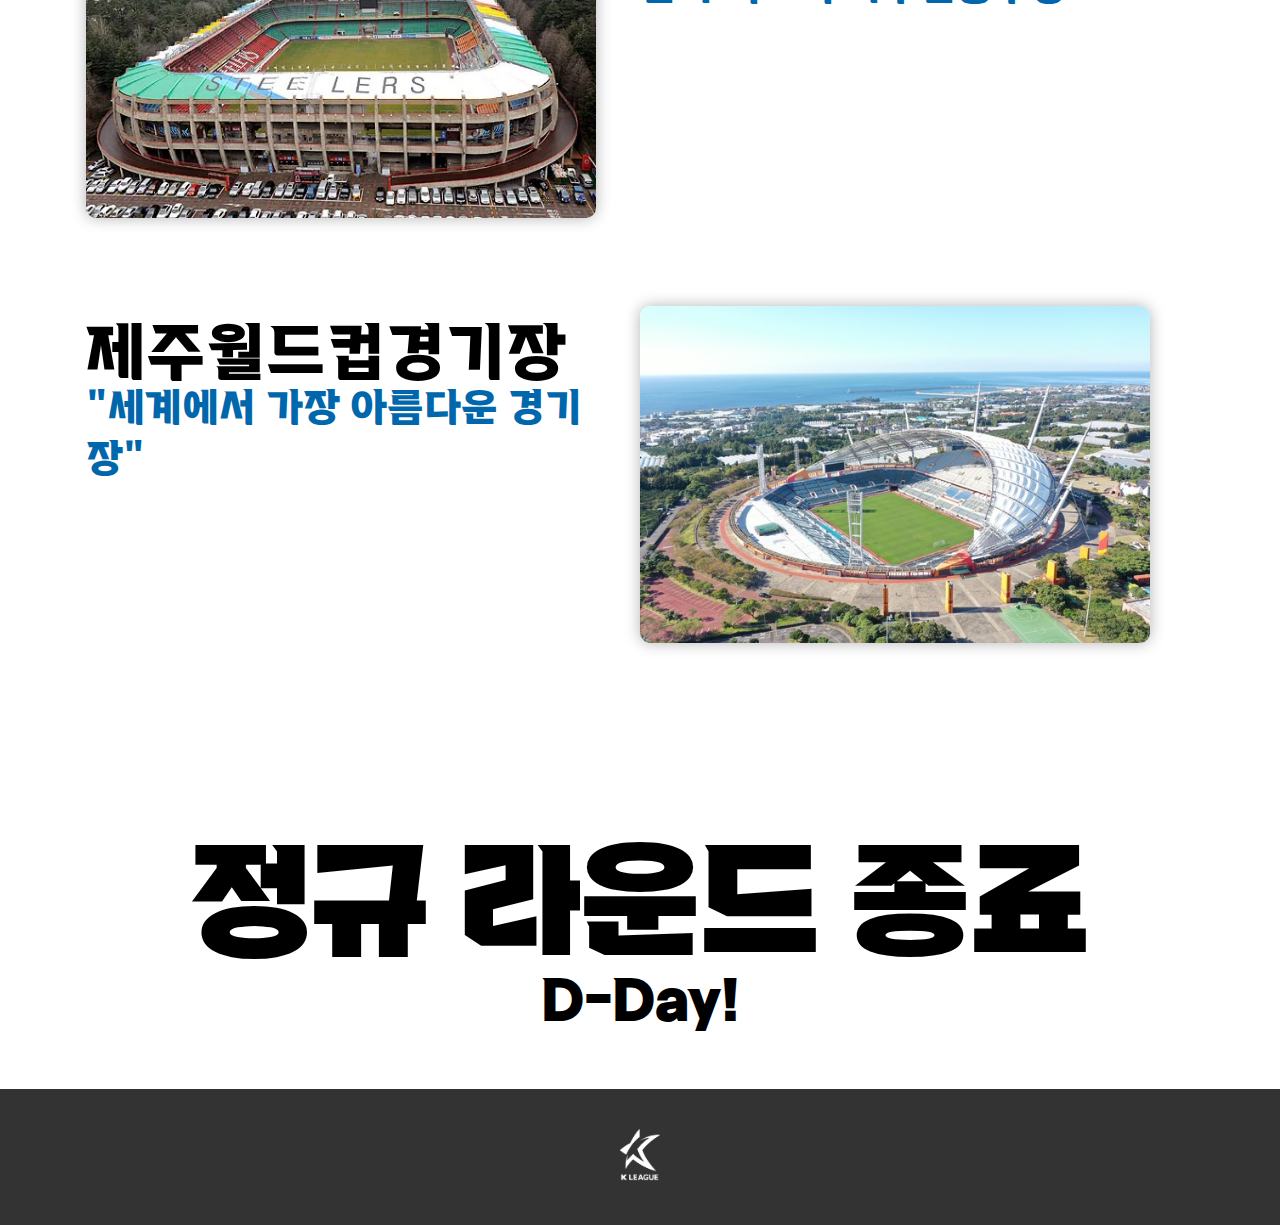
==== commit 5be21410: "Update index.html" ====
--- a/main/index.html
+++ b/main/index.html
@@ -403,7 +403,7 @@
               </ul>
               <br /><br />
               <p style="font-size: 28px">
-                언제나 미디어 앞에 익숙한 선수였다. 그를 설명하는 수식어는
+                언제나 미디어 앞에 익숙한 선수였다.<br />그를 설명하는 수식어는
                 '과감', '파격', 그리고 '싸가지'.
                 <br />그에게 없는 건 '싸가지'만이 아니다. 그에게는 두려움이
                 없다.
